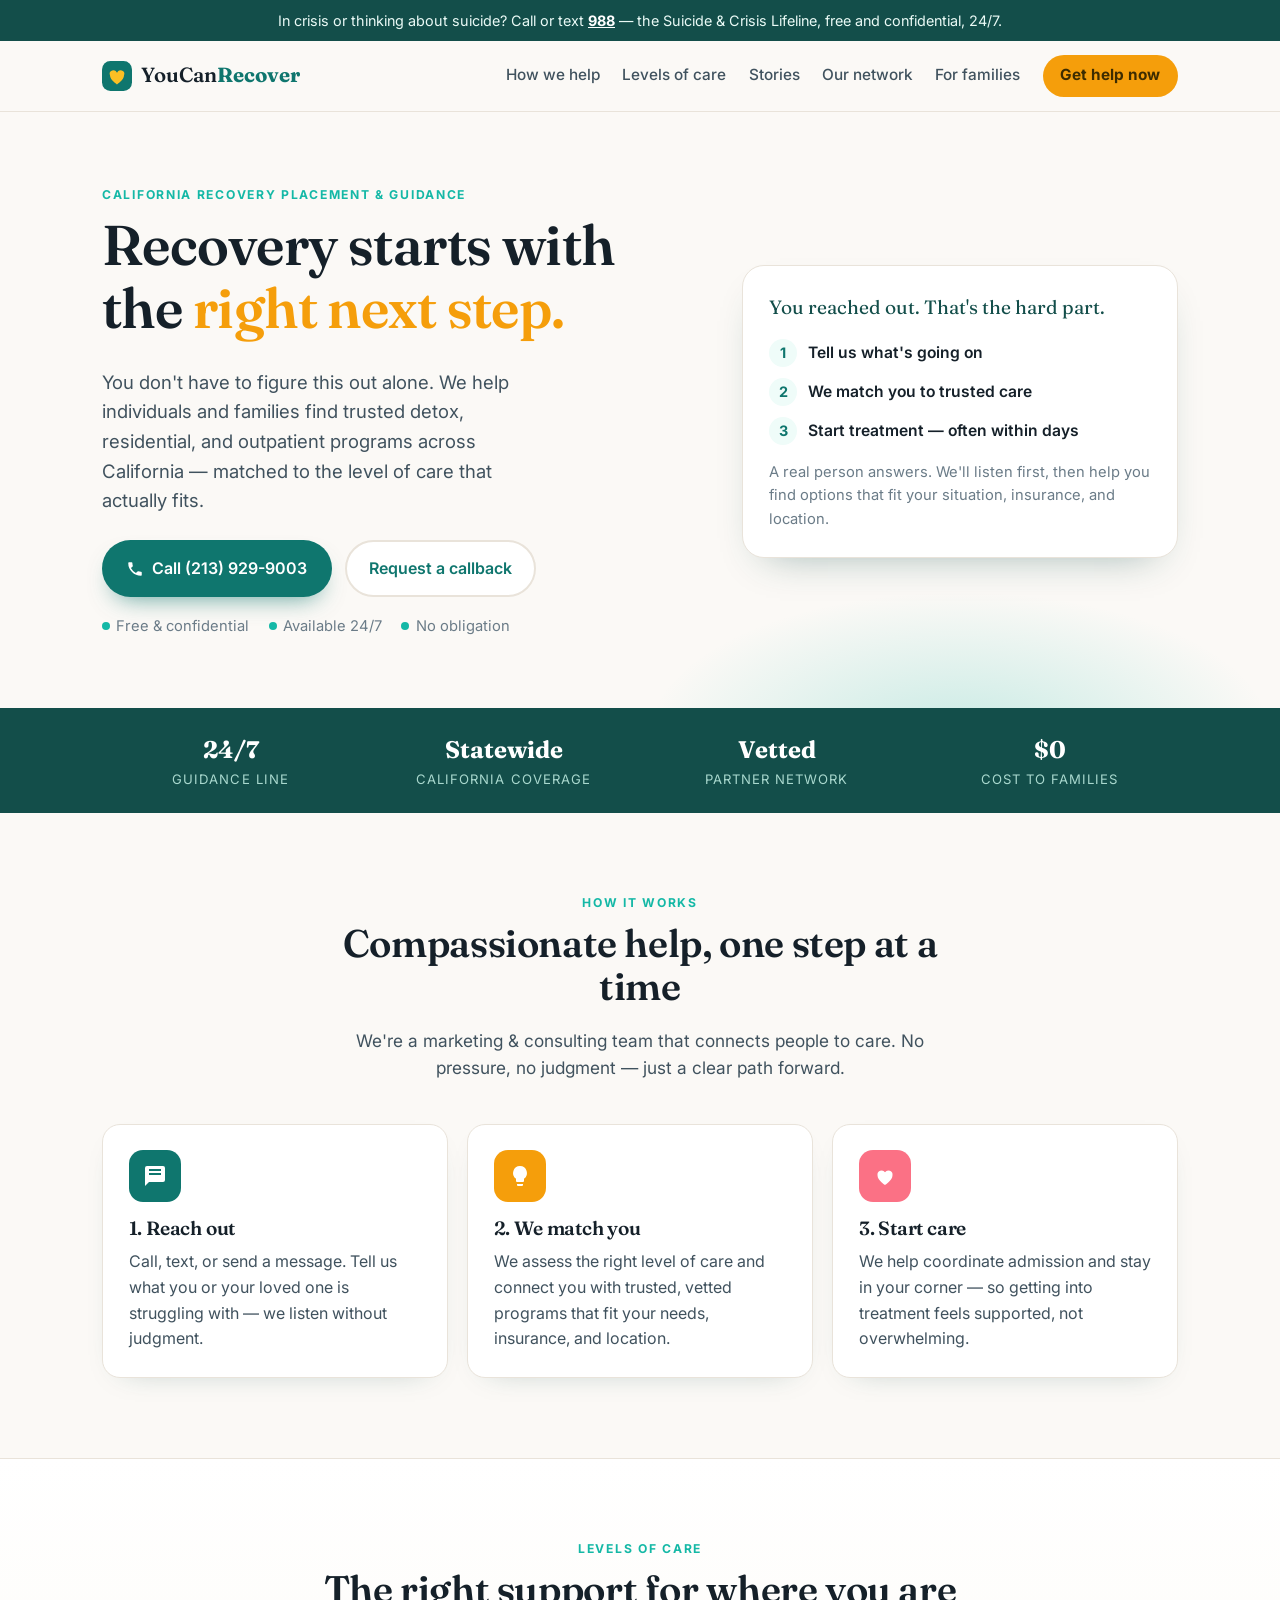
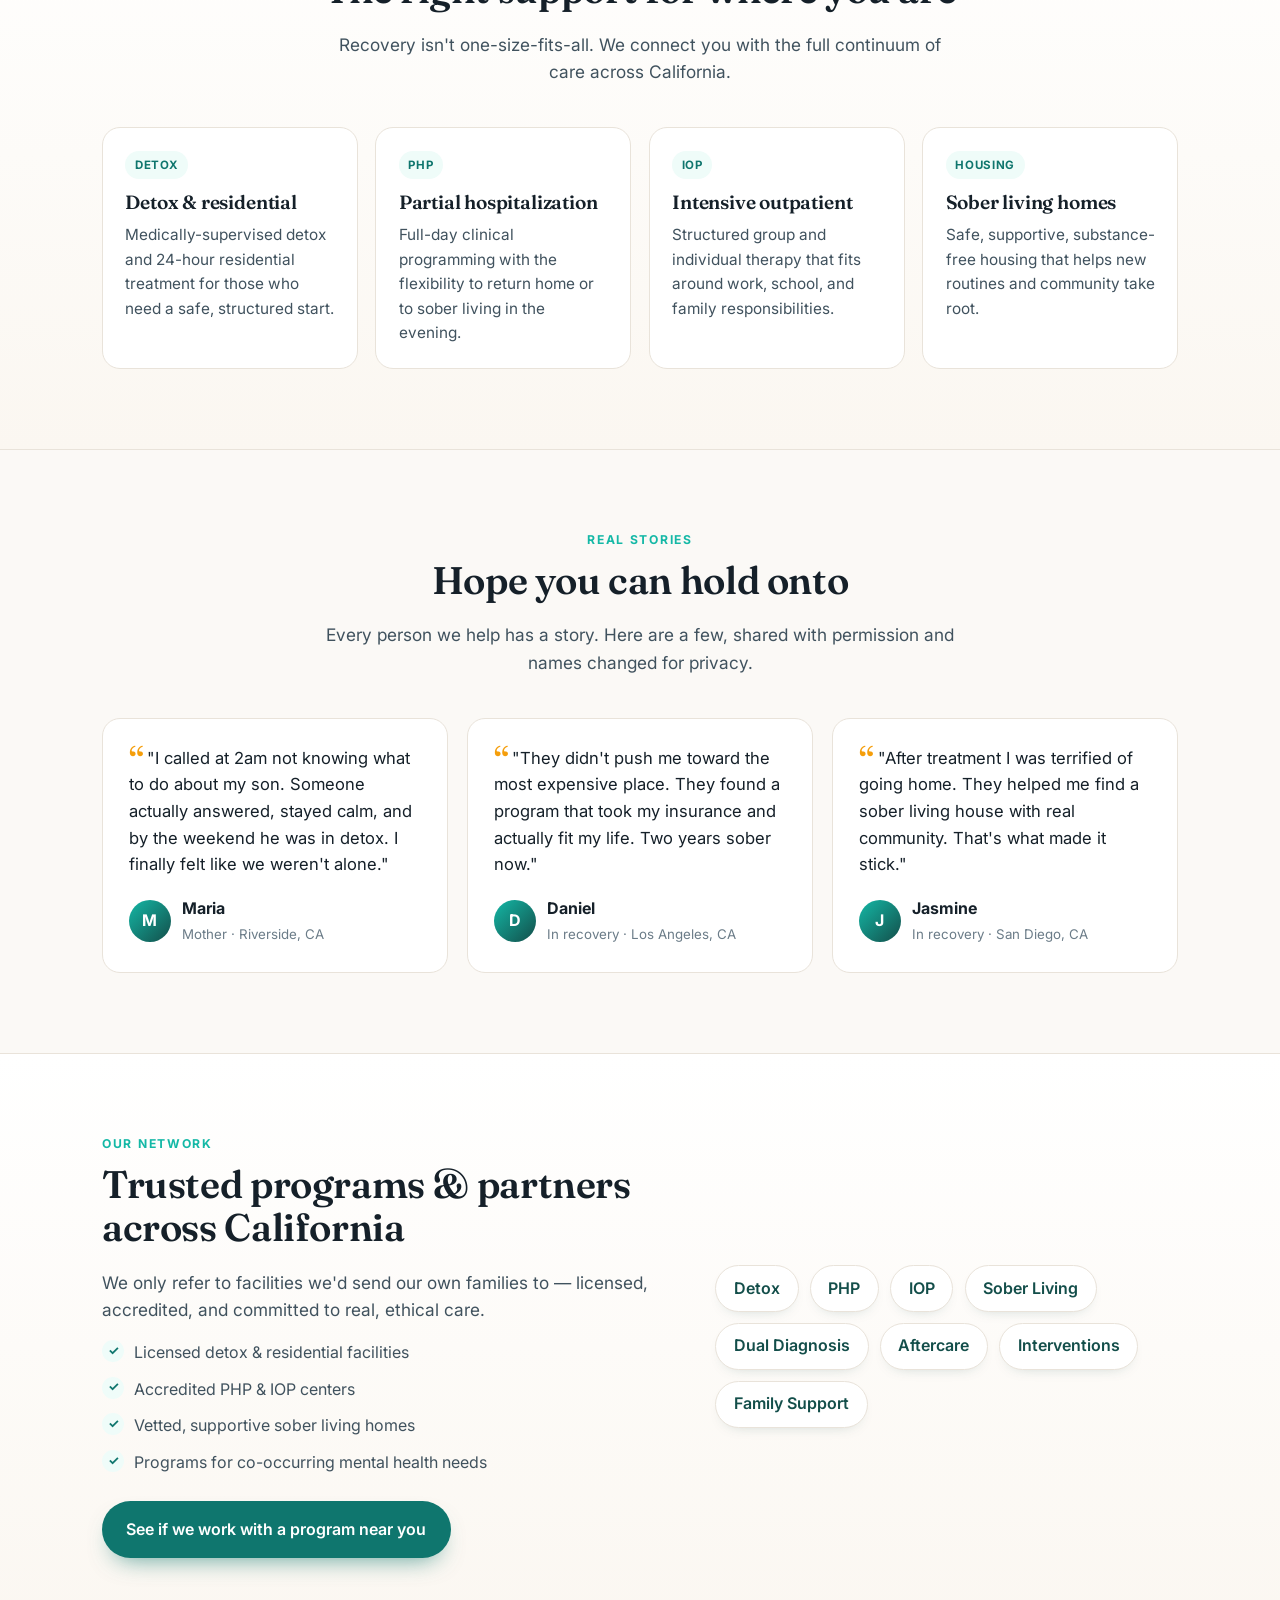
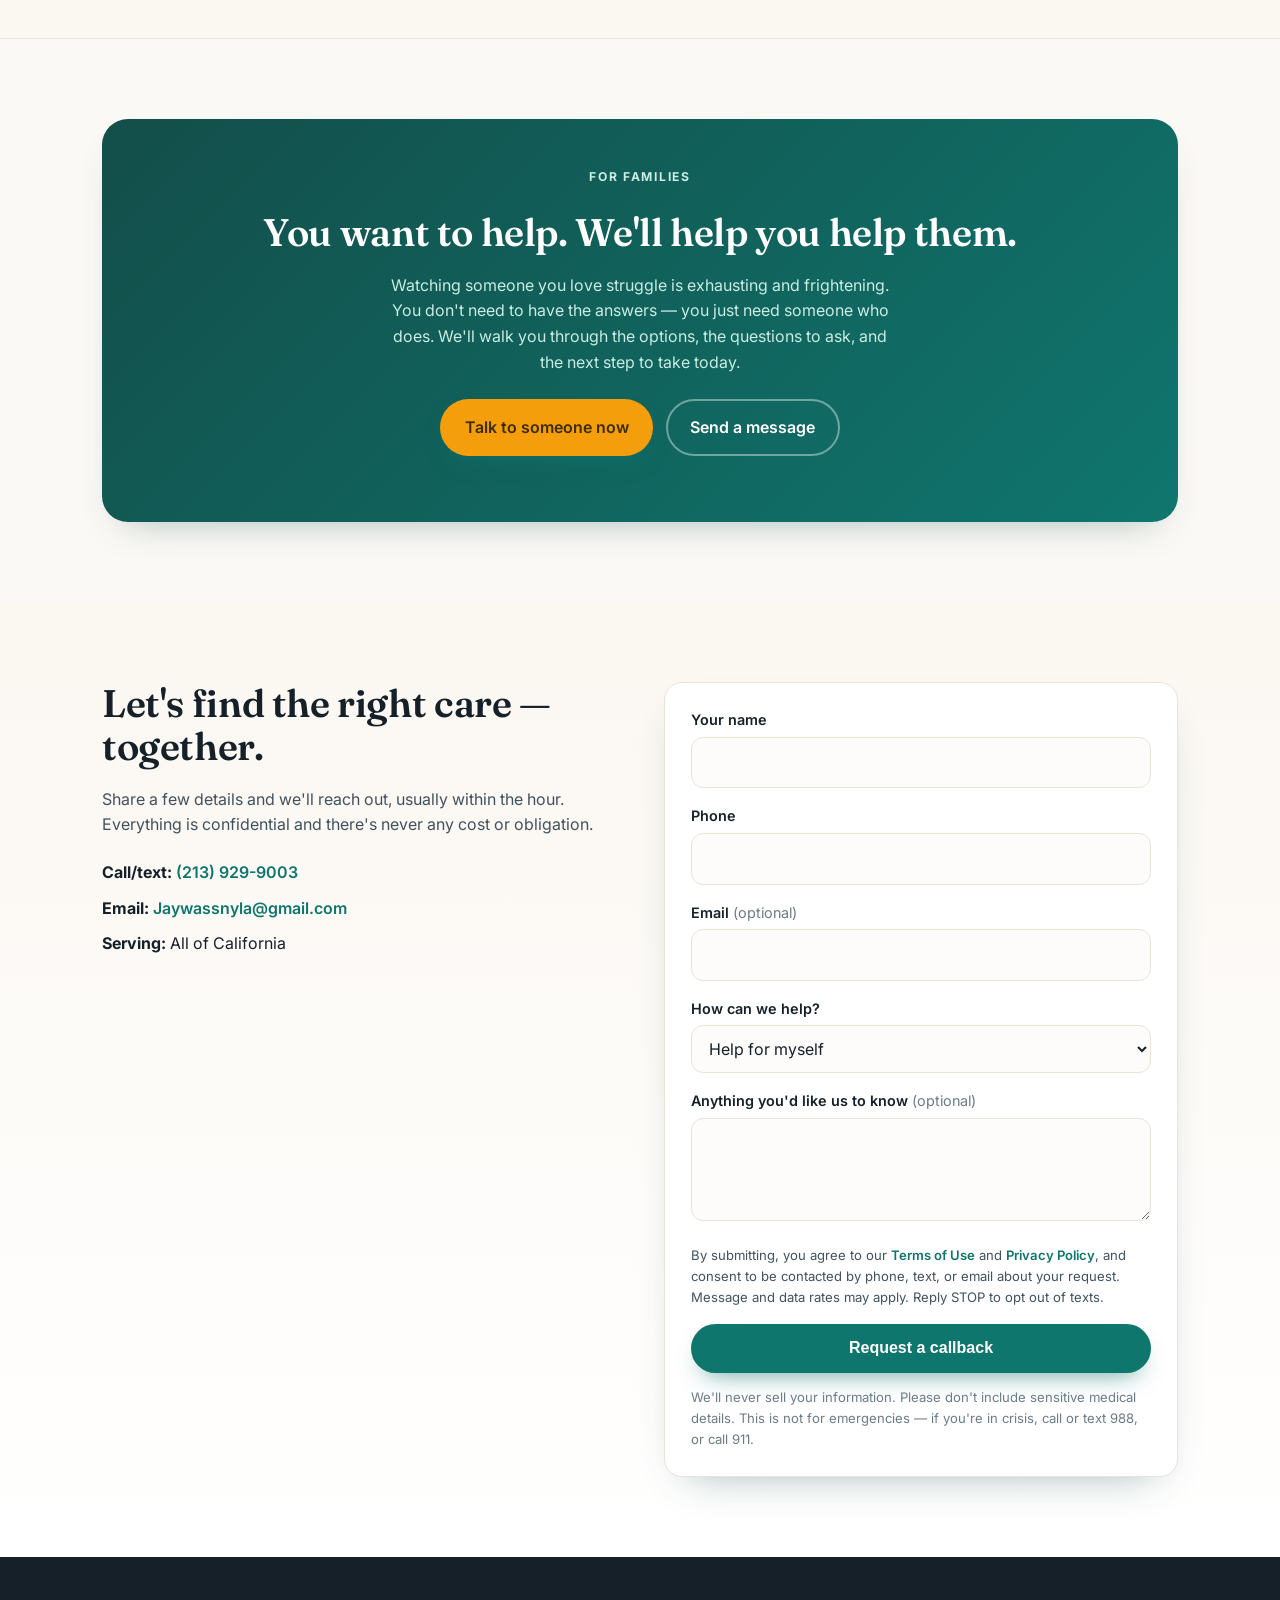
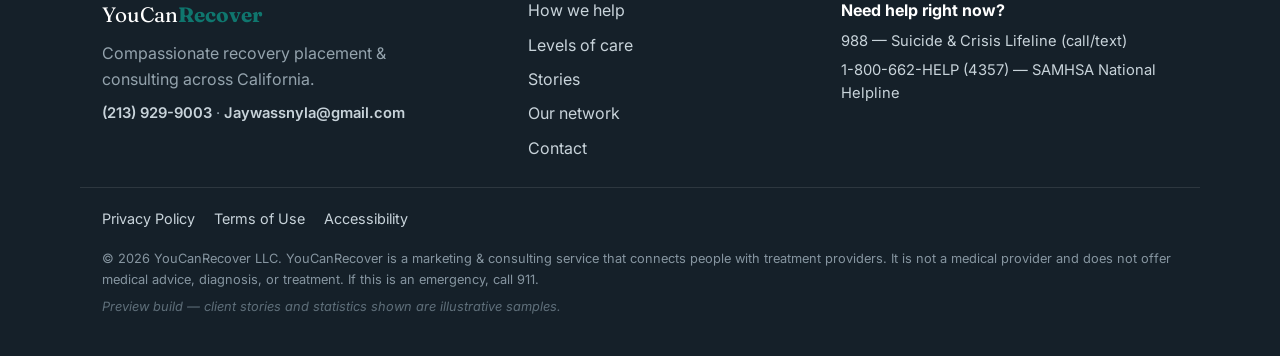
==== index.html @ 884c28c6 "Add required website pages: Privacy, Terms, Accessibility, 404, robots, sitemap Rounds the POC into " ====
<!doctype html>
<html lang="en">
<head>
  <meta charset="utf-8" />
  <meta name="viewport" content="width=device-width, initial-scale=1" />
  <title>YouCanRecover — Find the right level of care across California</title>
  <meta name="description" content="YouCanRecover connects individuals and families with trusted detox, PHP, IOP, and sober living programs across California. Free, compassionate guidance — one call away." />
  <meta name="theme-color" content="#0f766e" />

  <!-- Open Graph -->
  <meta property="og:title" content="YouCanRecover — Recovery starts with the right next step" />
  <meta property="og:description" content="Compassionate guidance to trusted detox, PHP, IOP, and sober living programs across California." />
  <meta property="og:type" content="website" />

  <link rel="preconnect" href="https://fonts.googleapis.com" />
  <link rel="preconnect" href="https://fonts.gstatic.com" crossorigin />
  <link href="https://fonts.googleapis.com/css2?family=Fraunces:opsz,wght@9..144,500;9..144,600;9..144,700&family=Inter:wght@400;500;600;700&display=swap" rel="stylesheet" />
  <link rel="stylesheet" href="assets/css/styles.css" />
  <link rel="icon" href="data:image/svg+xml,%3Csvg xmlns='http://www.w3.org/2000/svg' viewBox='0 0 32 32'%3E%3Crect width='32' height='32' rx='8' fill='%230f766e'/%3E%3Cpath d='M16 24s-7-4.35-7-9.2A3.8 3.8 0 0 1 16 12a3.8 3.8 0 0 1 7 2.8C23 19.65 16 24 16 24Z' fill='%23fbbf24'/%3E%3C/svg%3E" />
</head>
<body>
  <!-- Crisis banner: accurate, always-available national resources -->
  <div class="crisis-bar">
    <p>In crisis or thinking about suicide? Call or text <a href="tel:988">988</a> — the Suicide &amp; Crisis Lifeline, free and confidential, 24/7.</p>
  </div>

  <header class="site-header" id="top">
    <div class="wrap header-inner">
      <a class="brand" href="#top" aria-label="YouCanRecover home">
        <span class="brand-mark" aria-hidden="true">
          <svg viewBox="0 0 32 32" width="30" height="30"><rect width="32" height="32" rx="9" fill="#0f766e"/><path d="M16 25s-7.5-4.6-7.5-9.7A4 4 0 0 1 16 12.5a4 4 0 0 1 7.5 2.8C23.5 20.4 16 25 16 25Z" fill="#fbbf24"/></svg>
        </span>
        <span class="brand-text">YouCan<strong>Recover</strong></span>
      </a>

      <nav class="nav" id="nav" aria-label="Primary">
        <a href="#how">How we help</a>
        <a href="#care">Levels of care</a>
        <a href="#stories">Stories</a>
        <a href="#partners">Our network</a>
        <a href="#families">For families</a>
        <a class="nav-cta" href="#contact">Get help now</a>
      </nav>

      <button class="nav-toggle" id="navToggle" aria-expanded="false" aria-controls="nav" aria-label="Open menu">
        <span></span><span></span><span></span>
      </button>
    </div>
  </header>

  <main>
    <!-- HERO -->
    <section class="hero">
      <div class="wrap hero-grid">
        <div class="hero-copy">
          <p class="eyebrow">California recovery placement &amp; guidance</p>
          <h1>Recovery starts with the <span class="accent">right next step.</span></h1>
          <p class="lead">You don't have to figure this out alone. We help individuals and families find trusted detox, residential, and outpatient programs across California — matched to the level of care that actually fits.</p>
          <div class="hero-actions">
            <a class="btn btn-primary" href="tel:+12139299003">
              <svg viewBox="0 0 24 24" width="18" height="18" aria-hidden="true"><path fill="currentColor" d="M6.6 10.8a15.5 15.5 0 0 0 6.6 6.6l2.2-2.2a1 1 0 0 1 1-.24 11.4 11.4 0 0 0 3.6.57 1 1 0 0 1 1 1V20a1 1 0 0 1-1 1A17 17 0 0 1 3 4a1 1 0 0 1 1-1h3.5a1 1 0 0 1 1 1 11.4 11.4 0 0 0 .57 3.6 1 1 0 0 1-.25 1Z"/></svg>
            Call (213) 929-9003
            </a>
            <a class="btn btn-ghost" href="#contact">Request a callback</a>
          </div>
          <ul class="hero-assurances">
            <li>Free &amp; confidential</li>
            <li>Available 24/7</li>
            <li>No obligation</li>
          </ul>
        </div>

        <div class="hero-card" aria-hidden="false">
          <div class="hero-card-inner">
            <p class="hero-card-kicker">You reached out. That's the hard part.</p>
            <div class="steps-mini">
              <div><span>1</span> Tell us what's going on</div>
              <div><span>2</span> We match you to trusted care</div>
              <div><span>3</span> Start treatment — often within days</div>
            </div>
            <p class="hero-card-note">A real person answers. We'll listen first, then help you find options that fit your situation, insurance, and location.</p>
          </div>
        </div>
      </div>
      <div class="hero-glow" aria-hidden="true"></div>
    </section>

    <!-- TRUST STRIP -->
    <section class="trust">
      <div class="wrap trust-grid">
        <div><strong>24/7</strong><span>Guidance line</span></div>
        <div><strong>Statewide</strong><span>California coverage</span></div>
        <div><strong>Vetted</strong><span>Partner network</span></div>
        <div><strong>$0</strong><span>Cost to families</span></div>
      </div>
    </section>

    <!-- HOW WE HELP -->
    <section class="section" id="how">
      <div class="wrap">
        <div class="section-head">
          <p class="eyebrow">How it works</p>
          <h2>Compassionate help, one step at a time</h2>
          <p class="section-sub">We're a marketing &amp; consulting team that connects people to care. No pressure, no judgment — just a clear path forward.</p>
        </div>

        <div class="cards-3">
          <article class="card">
            <div class="card-icon teal">
              <svg viewBox="0 0 24 24" width="24" height="24"><path fill="currentColor" d="M20 2H4a2 2 0 0 0-2 2v18l4-4h14a2 2 0 0 0 2-2V4a2 2 0 0 0-2-2Zm-2 9H6V9h12Zm0-4H6V5h12Z"/></svg>
            </div>
            <h3>1. Reach out</h3>
            <p>Call, text, or send a message. Tell us what you or your loved one is struggling with — we listen without judgment.</p>
          </article>
          <article class="card">
            <div class="card-icon amber">
              <svg viewBox="0 0 24 24" width="24" height="24"><path fill="currentColor" d="M12 2a7 7 0 0 0-4 12.7V17a1 1 0 0 0 1 1h6a1 1 0 0 0 1-1v-2.3A7 7 0 0 0 12 2Zm-3 19a1 1 0 0 0 1 1h4a1 1 0 0 0 1-1v-1H9Z"/></svg>
            </div>
            <h3>2. We match you</h3>
            <p>We assess the right level of care and connect you with trusted, vetted programs that fit your needs, insurance, and location.</p>
          </article>
          <article class="card">
            <div class="card-icon rose">
              <svg viewBox="0 0 24 24" width="24" height="24"><path fill="currentColor" d="M12 21s-7.5-4.6-7.5-9.7A4.2 4.2 0 0 1 12 8.2a4.2 4.2 0 0 1 7.5 3.1C19.5 16.4 12 21 12 21Z"/></svg>
            </div>
            <h3>3. Start care</h3>
            <p>We help coordinate admission and stay in your corner — so getting into treatment feels supported, not overwhelming.</p>
          </article>
        </div>
      </div>
    </section>

    <!-- LEVELS OF CARE -->
    <section class="section section-alt" id="care">
      <div class="wrap">
        <div class="section-head">
          <p class="eyebrow">Levels of care</p>
          <h2>The right support for where you are</h2>
          <p class="section-sub">Recovery isn't one-size-fits-all. We connect you with the full continuum of care across California.</p>
        </div>

        <div class="care-grid">
          <article class="care">
            <span class="care-tag">Detox</span>
            <h3>Detox &amp; residential</h3>
            <p>Medically-supervised detox and 24-hour residential treatment for those who need a safe, structured start.</p>
          </article>
          <article class="care">
            <span class="care-tag">PHP</span>
            <h3>Partial hospitalization</h3>
            <p>Full-day clinical programming with the flexibility to return home or to sober living in the evening.</p>
          </article>
          <article class="care">
            <span class="care-tag">IOP</span>
            <h3>Intensive outpatient</h3>
            <p>Structured group and individual therapy that fits around work, school, and family responsibilities.</p>
          </article>
          <article class="care">
            <span class="care-tag">Housing</span>
            <h3>Sober living homes</h3>
            <p>Safe, supportive, substance-free housing that helps new routines and community take root.</p>
          </article>
        </div>
      </div>
    </section>

    <!-- STORIES -->
    <section class="section" id="stories">
      <div class="wrap">
        <div class="section-head">
          <p class="eyebrow">Real stories</p>
          <h2>Hope you can hold onto</h2>
          <p class="section-sub">Every person we help has a story. Here are a few, shared with permission and names changed for privacy.</p>
        </div>

        <div class="stories-grid">
          <figure class="story">
            <blockquote>"I called at 2am not knowing what to do about my son. Someone actually answered, stayed calm, and by the weekend he was in detox. I finally felt like we weren't alone."</blockquote>
            <figcaption><span class="avatar" data-initial="M">M</span><span><strong>Maria</strong><small>Mother · Riverside, CA</small></span></figcaption>
          </figure>
          <figure class="story">
            <blockquote>"They didn't push me toward the most expensive place. They found a program that took my insurance and actually fit my life. Two years sober now."</blockquote>
            <figcaption><span class="avatar" data-initial="D">D</span><span><strong>Daniel</strong><small>In recovery · Los Angeles, CA</small></span></figcaption>
          </figure>
          <figure class="story">
            <blockquote>"After treatment I was terrified of going home. They helped me find a sober living house with real community. That's what made it stick."</blockquote>
            <figcaption><span class="avatar" data-initial="J">J</span><span><strong>Jasmine</strong><small>In recovery · San Diego, CA</small></span></figcaption>
          </figure>
        </div>
      </div>
    </section>

    <!-- PARTNERS -->
    <section class="section section-alt" id="partners">
      <div class="wrap partners-grid">
        <div>
          <p class="eyebrow">Our network</p>
          <h2>Trusted programs &amp; partners across California</h2>
          <p class="section-sub">We only refer to facilities we'd send our own families to — licensed, accredited, and committed to real, ethical care.</p>
          <ul class="check-list">
            <li>Licensed detox &amp; residential facilities</li>
            <li>Accredited PHP &amp; IOP centers</li>
            <li>Vetted, supportive sober living homes</li>
            <li>Programs for co-occurring mental health needs</li>
          </ul>
          <a class="btn btn-primary" href="#contact">See if we work with a program near you</a>
        </div>
        <div class="partners-cloud" aria-hidden="true">
          <span>Detox</span><span>PHP</span><span>IOP</span><span>Sober Living</span>
          <span>Dual Diagnosis</span><span>Aftercare</span><span>Interventions</span><span>Family Support</span>
        </div>
      </div>
    </section>

    <!-- FOR FAMILIES -->
    <section class="section" id="families">
      <div class="wrap families">
        <div class="families-card">
          <p class="eyebrow">For families</p>
          <h2>You want to help. We'll help you help them.</h2>
          <p>Watching someone you love struggle is exhausting and frightening. You don't need to have the answers — you just need someone who does. We'll walk you through the options, the questions to ask, and the next step to take today.</p>
          <div class="hero-actions">
            <a class="btn btn-primary" href="tel:+12139299003">Talk to someone now</a>
            <a class="btn btn-ghost" href="#contact">Send a message</a>
          </div>
        </div>
      </div>
    </section>

    <!-- CONTACT -->
    <section class="section section-cta" id="contact">
      <div class="wrap contact-grid">
        <div class="contact-copy">
          <h2>Let's find the right care — together.</h2>
          <p>Share a few details and we'll reach out, usually within the hour. Everything is confidential and there's never any cost or obligation.</p>
          <ul class="contact-list">
            <li><strong>Call/text:</strong> <a href="tel:+12139299003">(213) 929-9003</a></li>
            <li><strong>Email:</strong> <a href="mailto:Jaywassnyla@gmail.com">Jaywassnyla@gmail.com</a></li>
            <li><strong>Serving:</strong> All of California</li>
          </ul>
        </div>

        <form class="contact-form" id="contactForm" action="https://formsubmit.co/Jaywassnyla@gmail.com" method="POST" aria-label="Contact form">
          <!-- FormSubmit config (no _autoresponse → no auto-reply) -->
          <input type="hidden" name="_subject" value="New inquiry — YouCanRecover" />
          <input type="hidden" name="_captcha" value="true" />
          <input type="hidden" name="_template" value="table" />
          <input type="hidden" name="_next" value="https://williamparrish-michael.github.io/youcanrecover-poc/thanks.html" />
          <input type="hidden" name="form_source" value="index-contact" />
          <!-- Honeypot spam trap (hidden from people, tempting to bots) -->
          <input type="text" name="_honey" class="cform-honey" tabindex="-1" autocomplete="off" aria-hidden="true" />

          <div class="field">
            <label for="name">Your name</label>
            <input id="name" name="name" type="text" autocomplete="name" required />
          </div>
          <div class="field">
            <label for="phone">Phone</label>
            <input id="phone" name="phone" type="tel" autocomplete="tel" required />
          </div>
          <div class="field">
            <label for="email">Email <span class="opt">(optional)</span></label>
            <input id="email" name="email" type="email" autocomplete="email" />
          </div>
          <div class="field">
            <label for="help">How can we help?</label>
            <select id="help" name="help">
              <option>Help for myself</option>
              <option>Help for a loved one</option>
              <option>I'm a professional / referral</option>
            </select>
          </div>
          <div class="field">
            <label for="message">Anything you'd like us to know <span class="opt">(optional)</span></label>
            <textarea id="message" name="message" rows="3"></textarea>
          </div>
          <p class="form-consent">By submitting, you agree to our <a href="terms.html">Terms of Use</a> and <a href="privacy.html">Privacy Policy</a>, and consent to be contacted by phone, text, or email about your request. Message and data rates may apply. Reply STOP to opt out of texts.</p>
          <button class="btn btn-primary btn-block" type="submit">Request a callback</button>
          <p class="form-note">We'll never sell your information. Please don't include sensitive medical details. This is not for emergencies — if you're in crisis, call or text 988, or call 911.</p>
        </form>
      </div>
    </section>
  </main>

  <footer class="site-footer">
    <div class="wrap footer-inner">
      <div class="footer-brand">
        <span class="brand-text">YouCan<strong>Recover</strong></span>
        <p>Compassionate recovery placement &amp; consulting across California.</p>
        <p class="footer-contact">
          <a href="tel:+12139299003">(213) 929-9003</a> · <a href="mailto:Jaywassnyla@gmail.com">Jaywassnyla@gmail.com</a>
        </p>
      </div>
      <div class="footer-links">
        <a href="#how">How we help</a>
        <a href="#care">Levels of care</a>
        <a href="#stories">Stories</a>
        <a href="#partners">Our network</a>
        <a href="#contact">Contact</a>
      </div>
      <div class="footer-crisis">
        <strong>Need help right now?</strong>
        <p>988 — Suicide &amp; Crisis Lifeline (call/text)</p>
        <p>1-800-662-HELP (4357) — SAMHSA National Helpline</p>
      </div>
    </div>
    <div class="wrap footer-legal">
      <a href="privacy.html">Privacy Policy</a>
      <a href="terms.html">Terms of Use</a>
      <a href="accessibility.html">Accessibility</a>
    </div>
    <div class="wrap footer-fine">
      <p>&copy; <span id="year">2026</span> YouCanRecover LLC. YouCanRecover is a marketing &amp; consulting service that connects people with treatment providers. It is not a medical provider and does not offer medical advice, diagnosis, or treatment. If this is an emergency, call 911.</p>
      <p class="demo-note">Preview build — client stories and statistics shown are illustrative samples.</p>
    </div>
  </footer>

  <a class="call-fab" href="tel:+12139299003" aria-label="Call for help now">
    <svg viewBox="0 0 24 24" width="22" height="22" aria-hidden="true"><path fill="currentColor" d="M6.6 10.8a15.5 15.5 0 0 0 6.6 6.6l2.2-2.2a1 1 0 0 1 1-.24 11.4 11.4 0 0 0 3.6.57 1 1 0 0 1 1 1V20a1 1 0 0 1-1 1A17 17 0 0 1 3 4a1 1 0 0 1 1-1h3.5a1 1 0 0 1 1 1 11.4 11.4 0 0 0 .57 3.6 1 1 0 0 1-.25 1Z"/></svg>
    <span>Get help</span>
  </a>

  <script src="assets/js/main.js" defer></script>
</body>
</html>
---- assets/css/styles.css ----
/* YouCanRecover — proof-of-concept landing page
   Warm, calm, trustworthy. Mobile-first. Content is visible without JS;
   motion is a progressive enhancement only. */

:root {
  --teal-900:#134e4a; --teal-700:#0f766e; --teal-600:#14b8a6; --teal-50:#effcf9;
  --amber:#f59e0b; --amber-soft:#fbbf24; --rose:#fb7185;
  --ink:#152029; --ink-soft:#40525e; --muted:#6b7c88;
  --cream:#fbf9f6; --card:#ffffff; --line:#e9e3da;
  --shadow:0 18px 40px -24px rgba(19,78,74,.45);
  --radius:18px; --radius-sm:12px;
  --maxw:1120px;
}

* { box-sizing:border-box; }
html { scroll-behavior:smooth; }
body {
  margin:0; font-family:"Inter",system-ui,-apple-system,Segoe UI,Roboto,sans-serif;
  color:var(--ink); background:var(--cream); line-height:1.6;
  -webkit-font-smoothing:antialiased;
}
h1,h2,h3 { font-family:"Fraunces","Georgia",serif; line-height:1.12; margin:0 0 .5em; font-weight:600; letter-spacing:-.01em; }
h1 { font-size:clamp(2.1rem,5.2vw,3.5rem); }
h2 { font-size:clamp(1.6rem,3.6vw,2.4rem); }
h3 { font-size:1.2rem; }
p { margin:0 0 1rem; }
a { color:var(--teal-700); text-decoration:none; }
img { max-width:100%; }
.wrap { width:100%; max-width:var(--maxw); margin:0 auto; padding:0 22px; }
.eyebrow { text-transform:uppercase; letter-spacing:.14em; font-size:.76rem; font-weight:700; color:var(--teal-600); margin:0 0 .6rem; }
.accent { color:var(--amber); }

/* Buttons */
.btn { display:inline-flex; align-items:center; gap:.5rem; font-weight:600; font-size:1rem;
  padding:.85rem 1.4rem; border-radius:999px; border:2px solid transparent; cursor:pointer;
  transition:transform .15s ease, box-shadow .15s ease, background .15s ease; white-space:nowrap; }
.btn:hover { transform:translateY(-2px); }
.btn-primary { background:var(--teal-700); color:#fff; box-shadow:0 12px 24px -12px rgba(15,118,110,.7); }
.btn-primary:hover { background:var(--teal-900); }
.btn-ghost { background:#fff; color:var(--teal-700); border-color:var(--line); }
.btn-ghost:hover { border-color:var(--teal-600); }
.btn-block { width:100%; justify-content:center; }

/* Crisis bar */
.crisis-bar { background:var(--teal-900); color:#eafaf6; text-align:center; font-size:.9rem; }
.crisis-bar p { margin:0; padding:.55rem 16px; }
.crisis-bar a { color:#fff; font-weight:700; text-decoration:underline; }

/* Header */
.site-header { position:sticky; top:0; z-index:50; background:rgba(251,249,246,.92);
  backdrop-filter:saturate(140%) blur(8px); border-bottom:1px solid var(--line); }
.header-inner { display:flex; align-items:center; justify-content:space-between; height:70px; }
.brand { display:flex; align-items:center; gap:.55rem; font-weight:600; }
.brand-mark { display:flex; }
.brand-text { font-family:"Fraunces",serif; font-size:1.28rem; color:var(--ink); }
.brand-text strong { color:var(--teal-700); font-weight:700; }
.nav { display:flex; align-items:center; gap:1.4rem; }
.nav a { color:var(--ink-soft); font-weight:500; font-size:.96rem; }
.nav a:hover { color:var(--teal-700); }
.nav .nav-cta { background:var(--amber); color:#3d2c00; padding:.55rem 1.1rem; border-radius:999px; font-weight:700; }
.nav .nav-cta:hover { background:var(--amber-soft); color:#3d2c00; }
.nav-toggle { display:none; flex-direction:column; gap:5px; background:none; border:0; cursor:pointer; padding:8px; }
.nav-toggle span { width:24px; height:2px; background:var(--ink); border-radius:2px; transition:.2s; }

/* Hero */
.hero { position:relative; overflow:hidden; padding:clamp(2.4rem,6vw,4.6rem) 0 clamp(2.6rem,6vw,4.4rem); }
.hero-grid { display:grid; grid-template-columns:1.15fr .85fr; gap:clamp(1.5rem,4vw,3.2rem); align-items:center; }
.hero-copy .lead { font-size:1.16rem; color:var(--ink-soft); max-width:34ch; }
.hero-actions { display:flex; flex-wrap:wrap; gap:.8rem; margin:1.5rem 0 1.1rem; }
.hero-assurances { list-style:none; display:flex; flex-wrap:wrap; gap:1.2rem; padding:0; margin:0; color:var(--muted); font-size:.92rem; }
.hero-assurances li { display:flex; align-items:center; gap:.4rem; }
.hero-assurances li::before { content:""; width:8px; height:8px; border-radius:50%; background:var(--teal-600); }
.hero-card { position:relative; z-index:1; }
.hero-card-inner { background:var(--card); border:1px solid var(--line); border-radius:22px; padding:1.6rem; box-shadow:var(--shadow); }
.hero-card-kicker { font-family:"Fraunces",serif; font-size:1.2rem; color:var(--teal-900); margin-bottom:1rem; }
.steps-mini { display:grid; gap:.7rem; margin-bottom:1rem; }
.steps-mini div { display:flex; align-items:center; gap:.7rem; font-weight:600; color:var(--ink); font-size:.98rem; }
.steps-mini span { flex-shrink:0; width:28px; height:28px; border-radius:50%; background:var(--teal-50); color:var(--teal-700);
  display:grid; place-items:center; font-weight:700; font-size:.9rem; }
.hero-card-note { font-size:.92rem; color:var(--muted); margin:0; }
.hero-glow { position:absolute; inset:auto -10% -40% 40%; height:70%; background:radial-gradient(closest-side, rgba(20,184,166,.22), transparent 70%); z-index:0; pointer-events:none; }

/* Trust strip */
.trust { background:var(--teal-900); color:#eafaf6; }
.trust-grid { display:grid; grid-template-columns:repeat(4,1fr); gap:1rem; padding:1.4rem 22px; text-align:center; }
.trust-grid div { display:flex; flex-direction:column; }
.trust-grid strong { font-family:"Fraunces",serif; font-size:1.5rem; color:#fff; }
.trust-grid span { font-size:.82rem; color:#a9d8ce; text-transform:uppercase; letter-spacing:.08em; }

/* Sections */
.section { padding:clamp(3rem,7vw,5rem) 0; }
.section-alt { background:linear-gradient(180deg,#fff,#fbf7f1); border-block:1px solid var(--line); }
.section-head { max-width:640px; margin:0 auto clamp(1.6rem,4vw,2.6rem); text-align:center; }
.section-sub { color:var(--ink-soft); font-size:1.08rem; margin:0; }

/* Cards (how) */
.cards-3 { display:grid; grid-template-columns:repeat(3,1fr); gap:1.2rem; }
.card { background:var(--card); border:1px solid var(--line); border-radius:var(--radius); padding:1.6rem; box-shadow:0 10px 30px -22px rgba(19,78,74,.4); }
.card-icon { width:52px; height:52px; border-radius:14px; display:grid; place-items:center; margin-bottom:1rem; color:#fff; }
.card-icon.teal { background:var(--teal-700); }
.card-icon.amber { background:var(--amber); }
.card-icon.rose { background:var(--rose); }
.card p { color:var(--ink-soft); margin:0; }

/* Levels of care */
.care-grid { display:grid; grid-template-columns:repeat(4,1fr); gap:1.1rem; }
.care { background:var(--card); border:1px solid var(--line); border-radius:var(--radius); padding:1.4rem; position:relative; transition:transform .15s ease, box-shadow .15s ease; }
.care:hover { transform:translateY(-3px); box-shadow:var(--shadow); }
.care-tag { display:inline-block; background:var(--teal-50); color:var(--teal-700); font-weight:700; font-size:.72rem; letter-spacing:.06em;
  text-transform:uppercase; padding:.3rem .6rem; border-radius:999px; margin-bottom:.8rem; }
.care p { color:var(--ink-soft); margin:0; font-size:.96rem; }

/* Stories */
.stories-grid { display:grid; grid-template-columns:repeat(3,1fr); gap:1.2rem; }
.story { margin:0; background:var(--card); border:1px solid var(--line); border-radius:var(--radius); padding:1.6rem; display:flex; flex-direction:column; }
.story blockquote { margin:0 0 1.1rem; font-size:1.04rem; color:var(--ink); }
.story blockquote::before { content:"\201C"; font-family:"Fraunces",serif; font-size:2.4rem; color:var(--amber); line-height:0; vertical-align:-.3em; margin-right:.1em; }
.story figcaption { display:flex; align-items:center; gap:.7rem; margin-top:auto; }
.avatar { width:42px; height:42px; border-radius:50%; background:linear-gradient(135deg,var(--teal-600),var(--teal-900)); color:#fff;
  display:grid; place-items:center; font-weight:700; }
.story figcaption strong { display:block; }
.story figcaption small { color:var(--muted); }

/* Partners */
.partners-grid { display:grid; grid-template-columns:1.1fr .9fr; gap:clamp(1.5rem,4vw,3rem); align-items:center; }
.check-list { list-style:none; padding:0; margin:1rem 0 1.6rem; display:grid; gap:.7rem; }
.check-list li { padding-left:2rem; position:relative; color:var(--ink-soft); }
.check-list li::before { content:"✓"; position:absolute; left:0; top:0; width:22px; height:22px; border-radius:50%;
  background:var(--teal-50); color:var(--teal-700); display:grid; place-items:center; font-weight:700; font-size:.8rem; }
.partners-cloud { display:flex; flex-wrap:wrap; gap:.7rem; }
.partners-cloud span { background:#fff; border:1px solid var(--line); border-radius:999px; padding:.6rem 1.1rem; font-weight:600; color:var(--teal-900); box-shadow:0 6px 16px -12px rgba(19,78,74,.4); }

/* Families */
.families-card { background:linear-gradient(135deg,var(--teal-900),var(--teal-700)); color:#eafaf6; border-radius:26px; padding:clamp(1.8rem,4vw,3rem); text-align:center; box-shadow:var(--shadow); }
.families-card h2 { color:#fff; }
.families-card p { color:#c9ece4; max-width:52ch; margin:0 auto 1.5rem; }
.families-card .hero-actions { justify-content:center; }
.families-card .btn-ghost { background:transparent; color:#fff; border-color:rgba(255,255,255,.4); }
.families-card .btn-ghost:hover { border-color:#fff; }
.families-card .btn-primary { background:var(--amber); color:#3d2c00; }
.families-card .btn-primary:hover { background:var(--amber-soft); }

/* Contact */
.section-cta { background:linear-gradient(180deg,#fbf7f1,#fff); }
.contact-grid { display:grid; grid-template-columns:1fr 1fr; gap:clamp(1.5rem,4vw,3rem); align-items:start; }
.contact-copy p { color:var(--ink-soft); }
.contact-list { list-style:none; padding:0; margin:1.4rem 0 0; display:grid; gap:.6rem; }
.contact-list a { font-weight:600; }
.contact-form { background:var(--card); border:1px solid var(--line); border-radius:var(--radius); padding:1.6rem; box-shadow:var(--shadow); }
.field { margin-bottom:1rem; }
.field label { display:block; font-weight:600; font-size:.9rem; margin-bottom:.35rem; }
.field .opt { color:var(--muted); font-weight:400; }
.field input, .field select, .field textarea { width:100%; padding:.75rem .85rem; border:1px solid var(--line); border-radius:var(--radius-sm);
  font:inherit; color:var(--ink); background:#fdfcfa; }
.field input:focus, .field select:focus, .field textarea:focus { outline:2px solid var(--teal-600); outline-offset:1px; border-color:var(--teal-600); }
.form-note { font-size:.82rem; color:var(--muted); margin:.9rem 0 0; }
.form-note.ok { color:var(--teal-700); font-weight:600; }
/* Honeypot: hidden from people, still submitted by naive bots */
.cform-honey { position:absolute !important; left:-9999px !important; width:1px; height:1px; opacity:0; }
/* Consent line under the form */
.form-consent { font-size:.82rem; color:var(--ink-soft); margin:0 0 1rem; }
.form-consent a { font-weight:600; }

/* Legal / document pages (privacy, terms, accessibility, 404) */
.doc { padding:clamp(2rem,5vw,3.4rem) 0 clamp(3rem,6vw,4.5rem); }
.doc-wrap { max-width:800px; margin:0 auto; }
.doc h1 { margin-bottom:.3rem; }
.doc-updated { color:var(--muted); font-size:.9rem; margin:0 0 2rem; }
.doc h2 { font-size:1.35rem; margin:2rem 0 .5rem; }
.doc h3 { font-size:1.08rem; margin:1.4rem 0 .3rem; font-family:"Inter",sans-serif; font-weight:700; }
.doc p, .doc li { color:var(--ink-soft); }
.doc ul, .doc ol { padding-left:1.25rem; }
.doc li { margin-bottom:.4rem; }
.doc a { text-decoration:underline; }
.doc .callout { background:var(--teal-50); border-left:4px solid var(--teal-600); padding:1rem 1.2rem; border-radius:10px; margin:1.6rem 0; color:var(--teal-900); }
.doc .callout p:last-child { margin-bottom:0; }
.doc-toc { display:flex; flex-wrap:wrap; gap:.6rem; margin:0 0 2rem; padding:0; list-style:none; }
.doc-toc a { text-decoration:none; background:#fff; border:1px solid var(--line); border-radius:999px; padding:.4rem .9rem; font-size:.85rem; font-weight:600; }
.template-note { font-size:.85rem; color:var(--muted); font-style:italic; border-top:1px solid var(--line); margin-top:2.5rem; padding-top:1.2rem; }

/* 404 */
.notfound { min-height:70vh; display:grid; place-items:center; text-align:center; }
.notfound h1 { font-size:clamp(2.4rem,6vw,4rem); }

/* Footer */
.site-footer { background:var(--ink); color:#c8d3da; }
.footer-inner { display:grid; grid-template-columns:1.4fr 1fr 1.2fr; gap:2rem; padding:2.6rem 22px 1.6rem; }
.footer-brand .brand-text { color:#fff; font-size:1.3rem; }
.footer-brand p { color:#94a3ad; margin:.6rem 0 0; max-width:34ch; }
.footer-contact { font-size:.92rem; }
.footer-contact a { color:#c8d3da; font-weight:600; }
.footer-contact a:hover { color:#fff; }
.footer-links { display:flex; flex-direction:column; gap:.55rem; }
.footer-links a { color:#c8d3da; }
.footer-links a:hover { color:#fff; }
.footer-crisis strong { color:#fff; display:block; margin-bottom:.4rem; }
.footer-crisis p { margin:0 0 .3rem; font-size:.92rem; }
.footer-legal { display:flex; flex-wrap:wrap; gap:1.2rem; padding:1.2rem 22px 0; border-top:1px solid rgba(255,255,255,.1); }
.footer-legal a { color:#c8d3da; font-size:.9rem; }
.footer-legal a:hover { color:#fff; }
.footer-fine { padding:1.2rem 22px 2rem; }
.footer-fine p { font-size:.8rem; color:#8695a0; margin:0 0 .4rem; }
.footer-fine .demo-note { color:#5f6f7a; font-style:italic; }

/* Floating call button (mobile) */
.call-fab { position:fixed; right:16px; bottom:16px; z-index:60; display:none; align-items:center; gap:.5rem;
  background:var(--amber); color:#3d2c00; font-weight:700; padding:.8rem 1.1rem; border-radius:999px;
  box-shadow:0 14px 30px -12px rgba(0,0,0,.5); }

/* Reveal-on-scroll (enhancement only — content is visible by default) */
@media (prefers-reduced-motion:no-preference) {
  .js .reveal { opacity:0; transform:translateY(16px); transition:opacity .6s ease, transform .6s ease; }
  .js .reveal.in { opacity:1; transform:none; }
}

/* Responsive */
@media (max-width:900px) {
  .hero-grid, .partners-grid, .contact-grid { grid-template-columns:1fr; }
  .cards-3 { grid-template-columns:1fr; }
  .care-grid { grid-template-columns:1fr 1fr; }
  .stories-grid { grid-template-columns:1fr; }
  .footer-inner { grid-template-columns:1fr; }
  .hero-card { order:-1; }
}
@media (max-width:720px) {
  .nav { position:fixed; inset:70px 0 auto 0; flex-direction:column; align-items:stretch; gap:0;
    background:var(--cream); border-bottom:1px solid var(--line); padding:.5rem 22px 1.2rem;
    transform:translateY(-120%); transition:transform .25s ease; box-shadow:0 20px 30px -20px rgba(0,0,0,.25); }
  .nav.open { transform:translateY(0); }
  .nav a { padding:.85rem 0; border-bottom:1px solid var(--line); }
  .nav .nav-cta { text-align:center; margin-top:.7rem; border-bottom:0; }
  .nav-toggle { display:flex; }
  .trust-grid { grid-template-columns:1fr 1fr; }
  .call-fab { display:flex; }
}
@media (max-width:420px) {
  .care-grid { grid-template-columns:1fr; }
  .btn { width:100%; justify-content:center; }
  .hero-actions { flex-direction:column; }
}
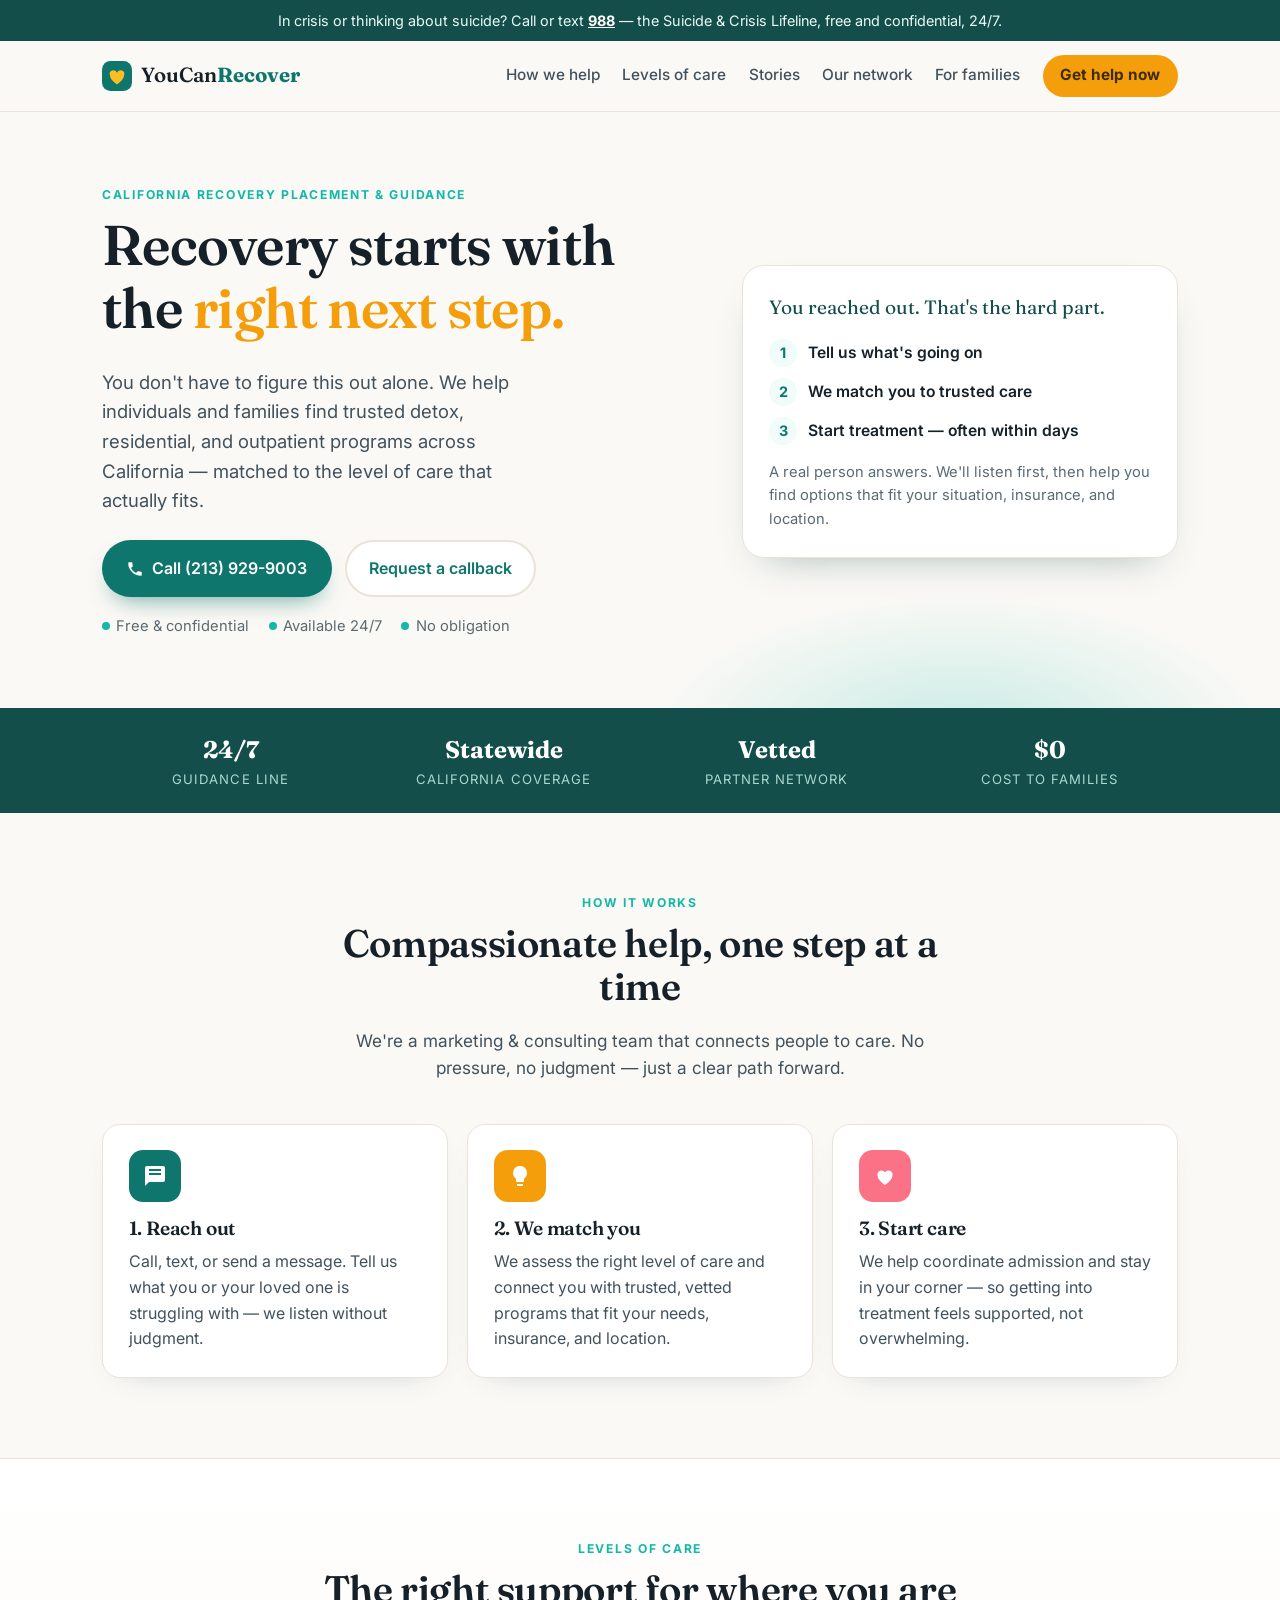
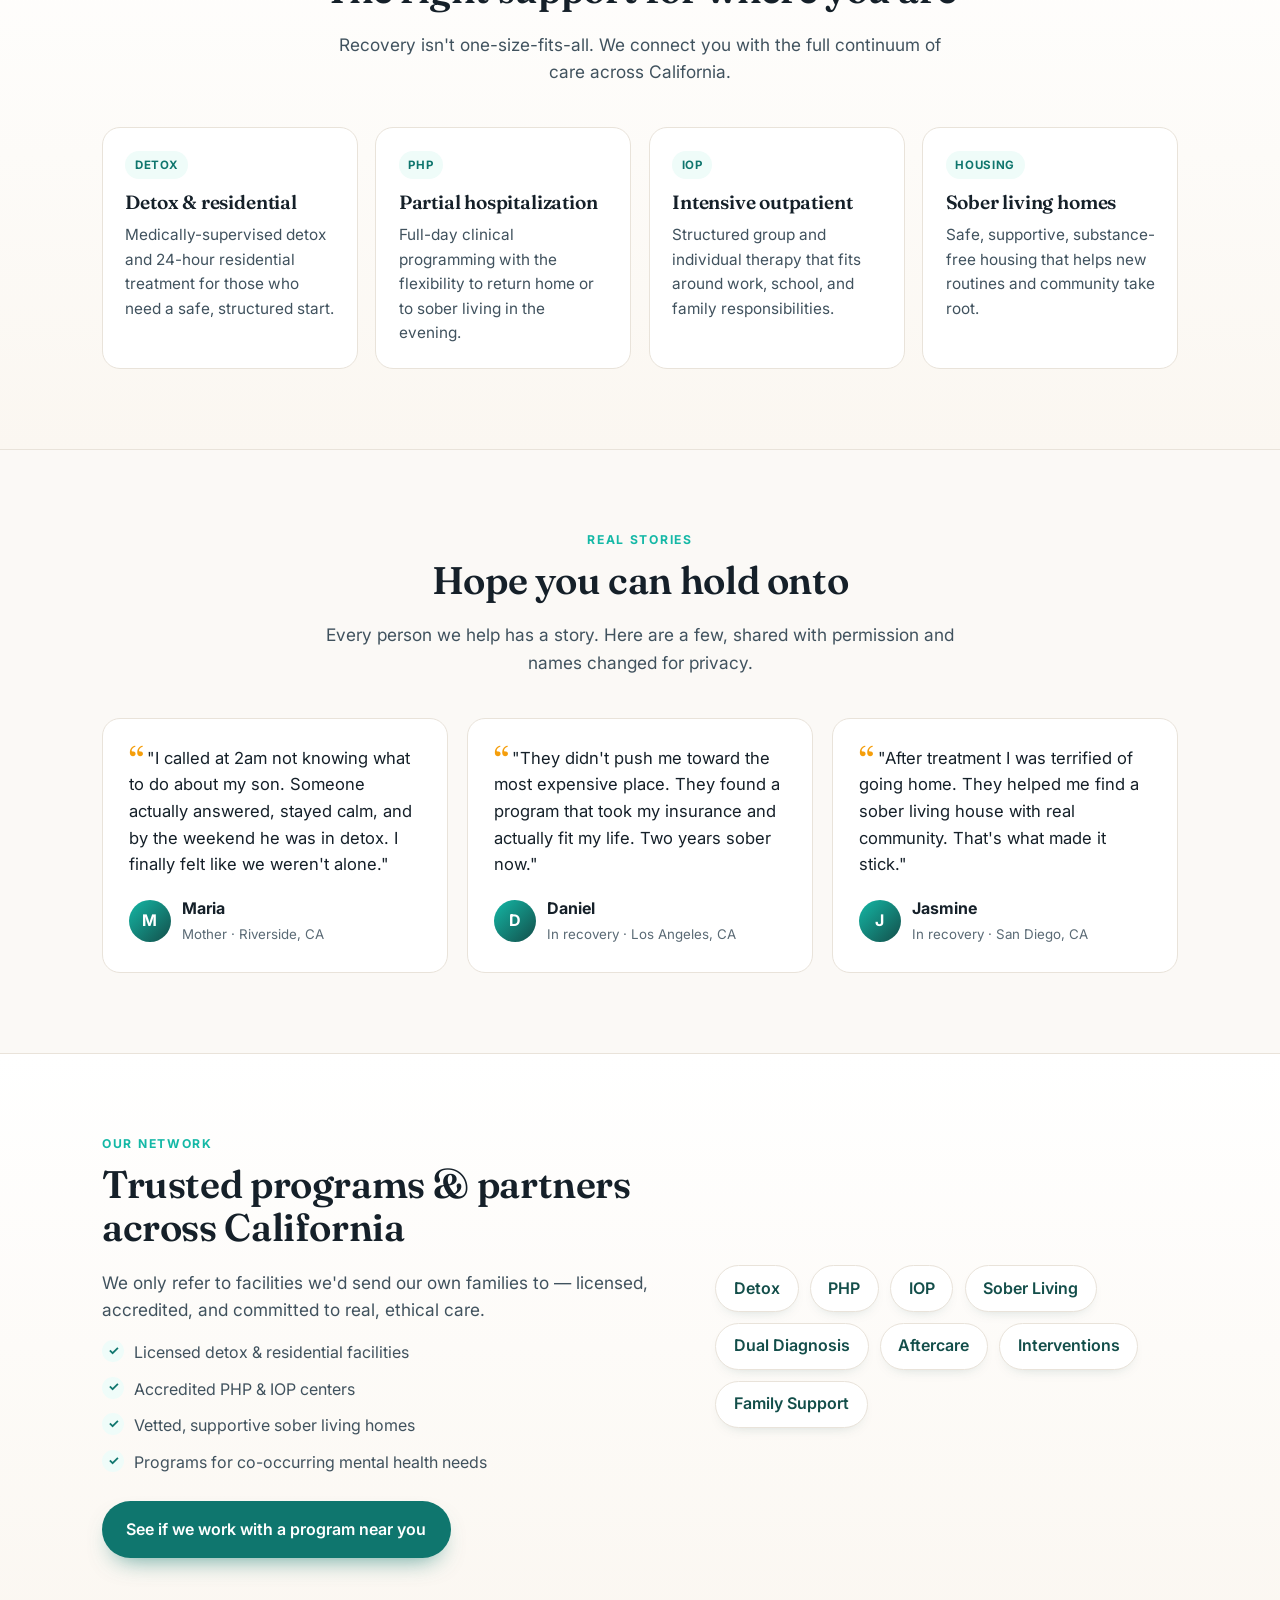
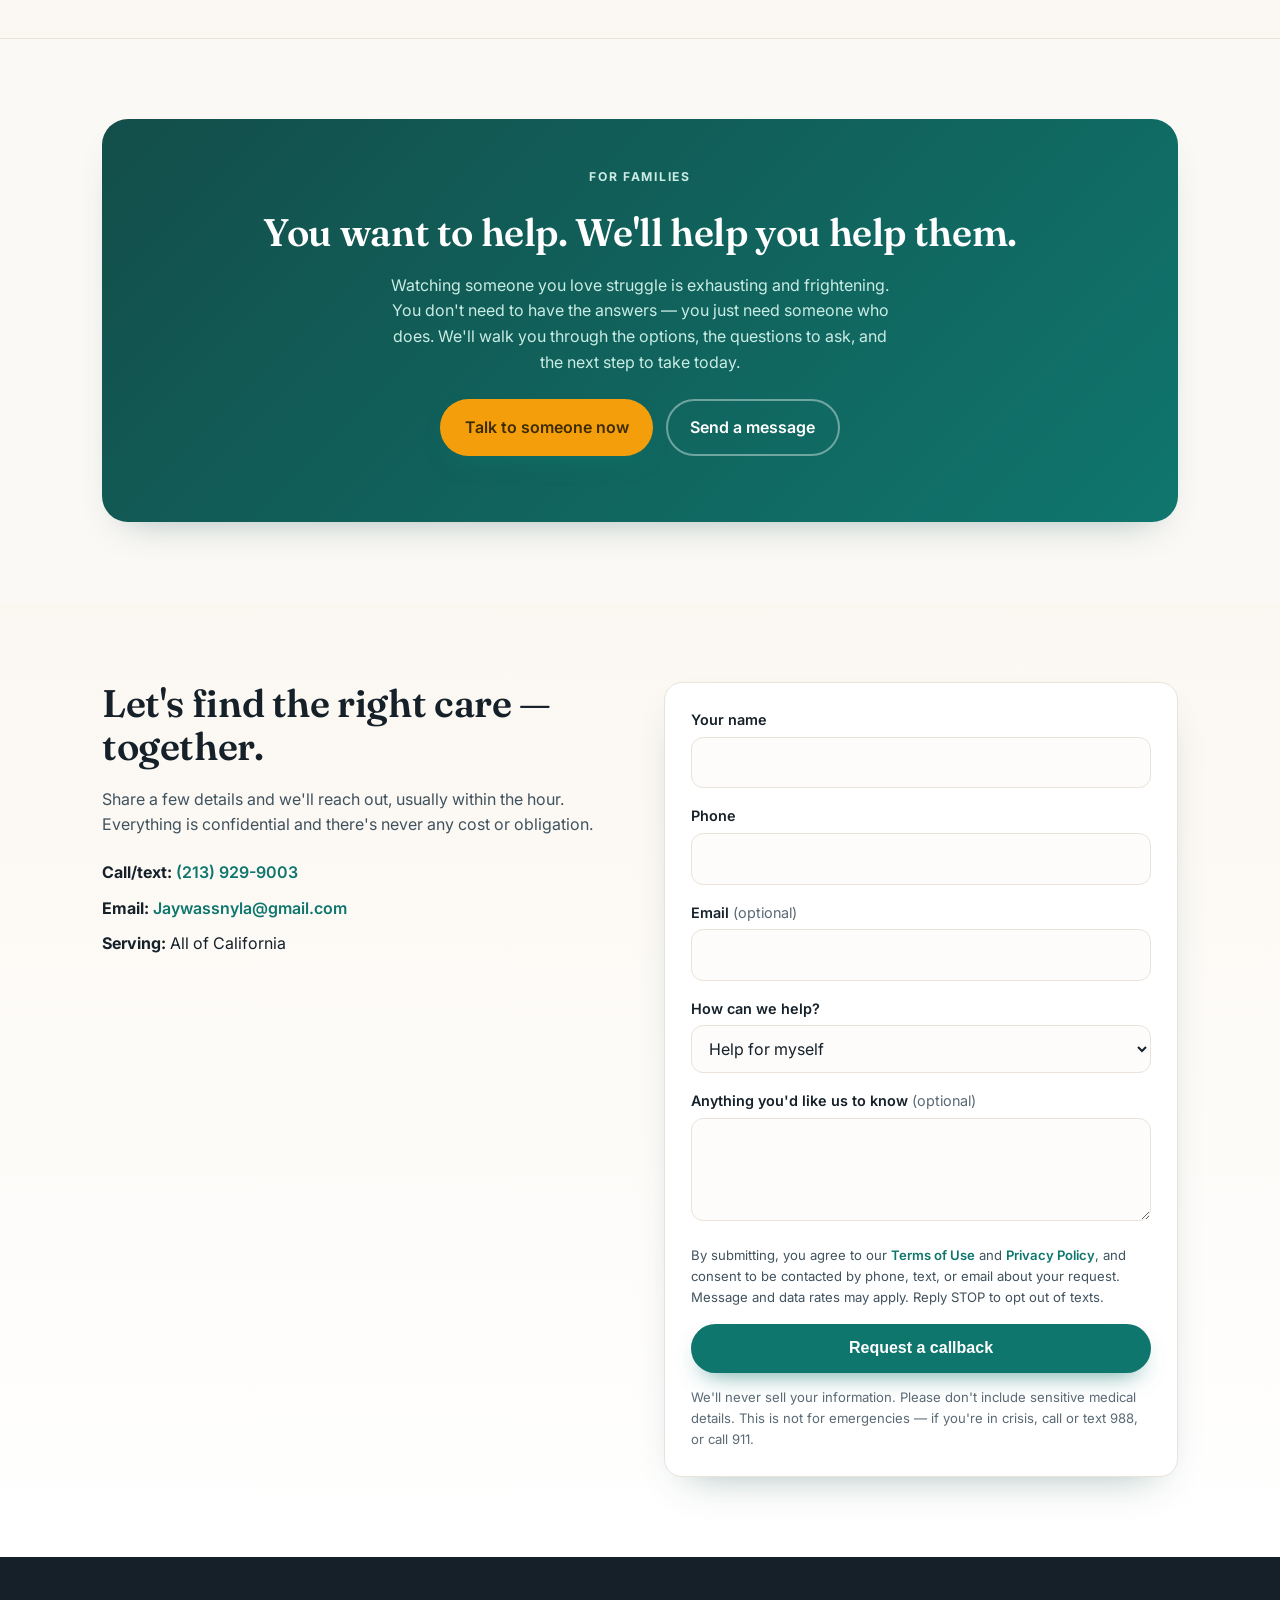
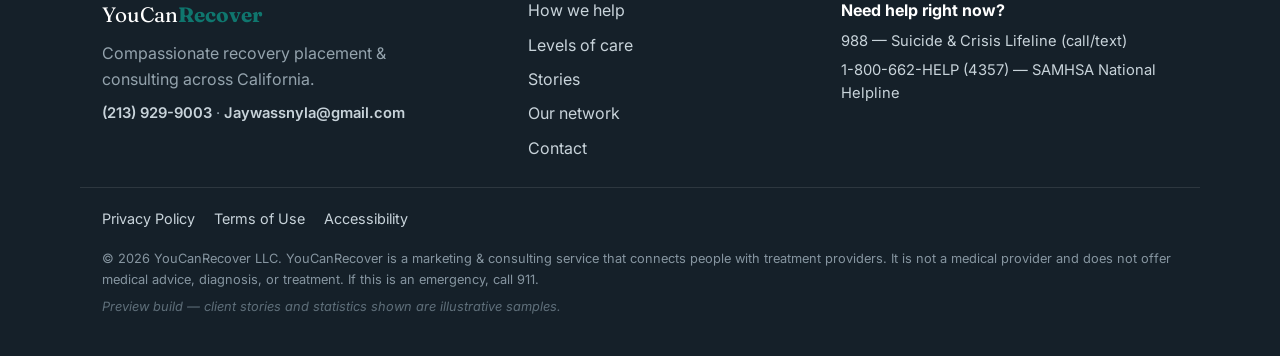
==== commit c765119b: "Template polish: skip-links on all pages, AA contrast fix, social/SEO meta + OG image, README templa" ====
--- a/index.html
+++ b/index.html
@@ -11,6 +11,15 @@
   <meta property="og:title" content="YouCanRecover — Recovery starts with the right next step" />
   <meta property="og:description" content="Compassionate guidance to trusted detox, PHP, IOP, and sober living programs across California." />
   <meta property="og:type" content="website" />
+  <meta property="og:url" content="https://williamparrish-michael.github.io/youcanrecover-poc/" />
+  <meta property="og:image" content="https://williamparrish-michael.github.io/youcanrecover-poc/assets/img/og.jpg" />
+  <meta property="og:image:width" content="1568" />
+  <meta property="og:image:height" content="774" />
+  <meta name="twitter:card" content="summary_large_image" />
+  <meta name="twitter:title" content="YouCanRecover — Recovery starts with the right next step" />
+  <meta name="twitter:description" content="Compassionate guidance to trusted detox, PHP, IOP, and sober living programs across California." />
+  <meta name="twitter:image" content="https://williamparrish-michael.github.io/youcanrecover-poc/assets/img/og.jpg" />
+  <link rel="canonical" href="https://williamparrish-michael.github.io/youcanrecover-poc/" />
 
   <link rel="preconnect" href="https://fonts.googleapis.com" />
   <link rel="preconnect" href="https://fonts.gstatic.com" crossorigin />
@@ -19,6 +28,8 @@
   <link rel="icon" href="data:image/svg+xml,%3Csvg xmlns='http://www.w3.org/2000/svg' viewBox='0 0 32 32'%3E%3Crect width='32' height='32' rx='8' fill='%230f766e'/%3E%3Cpath d='M16 24s-7-4.35-7-9.2A3.8 3.8 0 0 1 16 12a3.8 3.8 0 0 1 7 2.8C23 19.65 16 24 16 24Z' fill='%23fbbf24'/%3E%3C/svg%3E" />
 </head>
 <body>
+  <a class="skip-link" href="#main">Skip to main content</a>
+
   <!-- Crisis banner: accurate, always-available national resources -->
   <div class="crisis-bar">
     <p>In crisis or thinking about suicide? Call or text <a href="tel:988">988</a> — the Suicide &amp; Crisis Lifeline, free and confidential, 24/7.</p>
@@ -48,7 +59,7 @@
     </div>
   </header>
 
-  <main>
+  <main id="main">
     <!-- HERO -->
     <section class="hero">
       <div class="wrap hero-grid">
@@ -107,21 +118,21 @@
         <div class="cards-3">
           <article class="card">
             <div class="card-icon teal">
-              <svg viewBox="0 0 24 24" width="24" height="24"><path fill="currentColor" d="M20 2H4a2 2 0 0 0-2 2v18l4-4h14a2 2 0 0 0 2-2V4a2 2 0 0 0-2-2Zm-2 9H6V9h12Zm0-4H6V5h12Z"/></svg>
+              <svg aria-hidden="true" focusable="false" viewBox="0 0 24 24" width="24" height="24"><path fill="currentColor" d="M20 2H4a2 2 0 0 0-2 2v18l4-4h14a2 2 0 0 0 2-2V4a2 2 0 0 0-2-2Zm-2 9H6V9h12Zm0-4H6V5h12Z"/></svg>
             </div>
             <h3>1. Reach out</h3>
             <p>Call, text, or send a message. Tell us what you or your loved one is struggling with — we listen without judgment.</p>
           </article>
           <article class="card">
             <div class="card-icon amber">
-              <svg viewBox="0 0 24 24" width="24" height="24"><path fill="currentColor" d="M12 2a7 7 0 0 0-4 12.7V17a1 1 0 0 0 1 1h6a1 1 0 0 0 1-1v-2.3A7 7 0 0 0 12 2Zm-3 19a1 1 0 0 0 1 1h4a1 1 0 0 0 1-1v-1H9Z"/></svg>
+              <svg aria-hidden="true" focusable="false" viewBox="0 0 24 24" width="24" height="24"><path fill="currentColor" d="M12 2a7 7 0 0 0-4 12.7V17a1 1 0 0 0 1 1h6a1 1 0 0 0 1-1v-2.3A7 7 0 0 0 12 2Zm-3 19a1 1 0 0 0 1 1h4a1 1 0 0 0 1-1v-1H9Z"/></svg>
             </div>
             <h3>2. We match you</h3>
             <p>We assess the right level of care and connect you with trusted, vetted programs that fit your needs, insurance, and location.</p>
           </article>
           <article class="card">
             <div class="card-icon rose">
-              <svg viewBox="0 0 24 24" width="24" height="24"><path fill="currentColor" d="M12 21s-7.5-4.6-7.5-9.7A4.2 4.2 0 0 1 12 8.2a4.2 4.2 0 0 1 7.5 3.1C19.5 16.4 12 21 12 21Z"/></svg>
+              <svg aria-hidden="true" focusable="false" viewBox="0 0 24 24" width="24" height="24"><path fill="currentColor" d="M12 21s-7.5-4.6-7.5-9.7A4.2 4.2 0 0 1 12 8.2a4.2 4.2 0 0 1 7.5 3.1C19.5 16.4 12 21 12 21Z"/></svg>
             </div>
             <h3>3. Start care</h3>
             <p>We help coordinate admission and stay in your corner — so getting into treatment feels supported, not overwhelming.</p>
--- a/assets/css/styles.css
+++ b/assets/css/styles.css
@@ -5,7 +5,7 @@
 :root {
   --teal-900:#134e4a; --teal-700:#0f766e; --teal-600:#14b8a6; --teal-50:#effcf9;
   --amber:#f59e0b; --amber-soft:#fbbf24; --rose:#fb7185;
-  --ink:#152029; --ink-soft:#40525e; --muted:#6b7c88;
+  --ink:#152029; --ink-soft:#40525e; --muted:#5a6a75;
   --cream:#fbf9f6; --card:#ffffff; --line:#e9e3da;
   --shadow:0 18px 40px -24px rgba(19,78,74,.45);
   --radius:18px; --radius-sm:12px;
@@ -27,6 +27,8 @@
 a { color:var(--teal-700); text-decoration:none; }
 img { max-width:100%; }
 .wrap { width:100%; max-width:var(--maxw); margin:0 auto; padding:0 22px; }
+.skip-link { position:absolute; left:-9999px; top:0; z-index:1000; background:var(--teal-700); color:#fff; padding:.7rem 1.1rem; border-radius:0 0 8px 0; font-weight:600; }
+.skip-link:focus { left:0; outline:3px solid var(--amber); outline-offset:2px; }
 .eyebrow { text-transform:uppercase; letter-spacing:.14em; font-size:.76rem; font-weight:700; color:var(--teal-600); margin:0 0 .6rem; }
 .accent { color:var(--amber); }
 
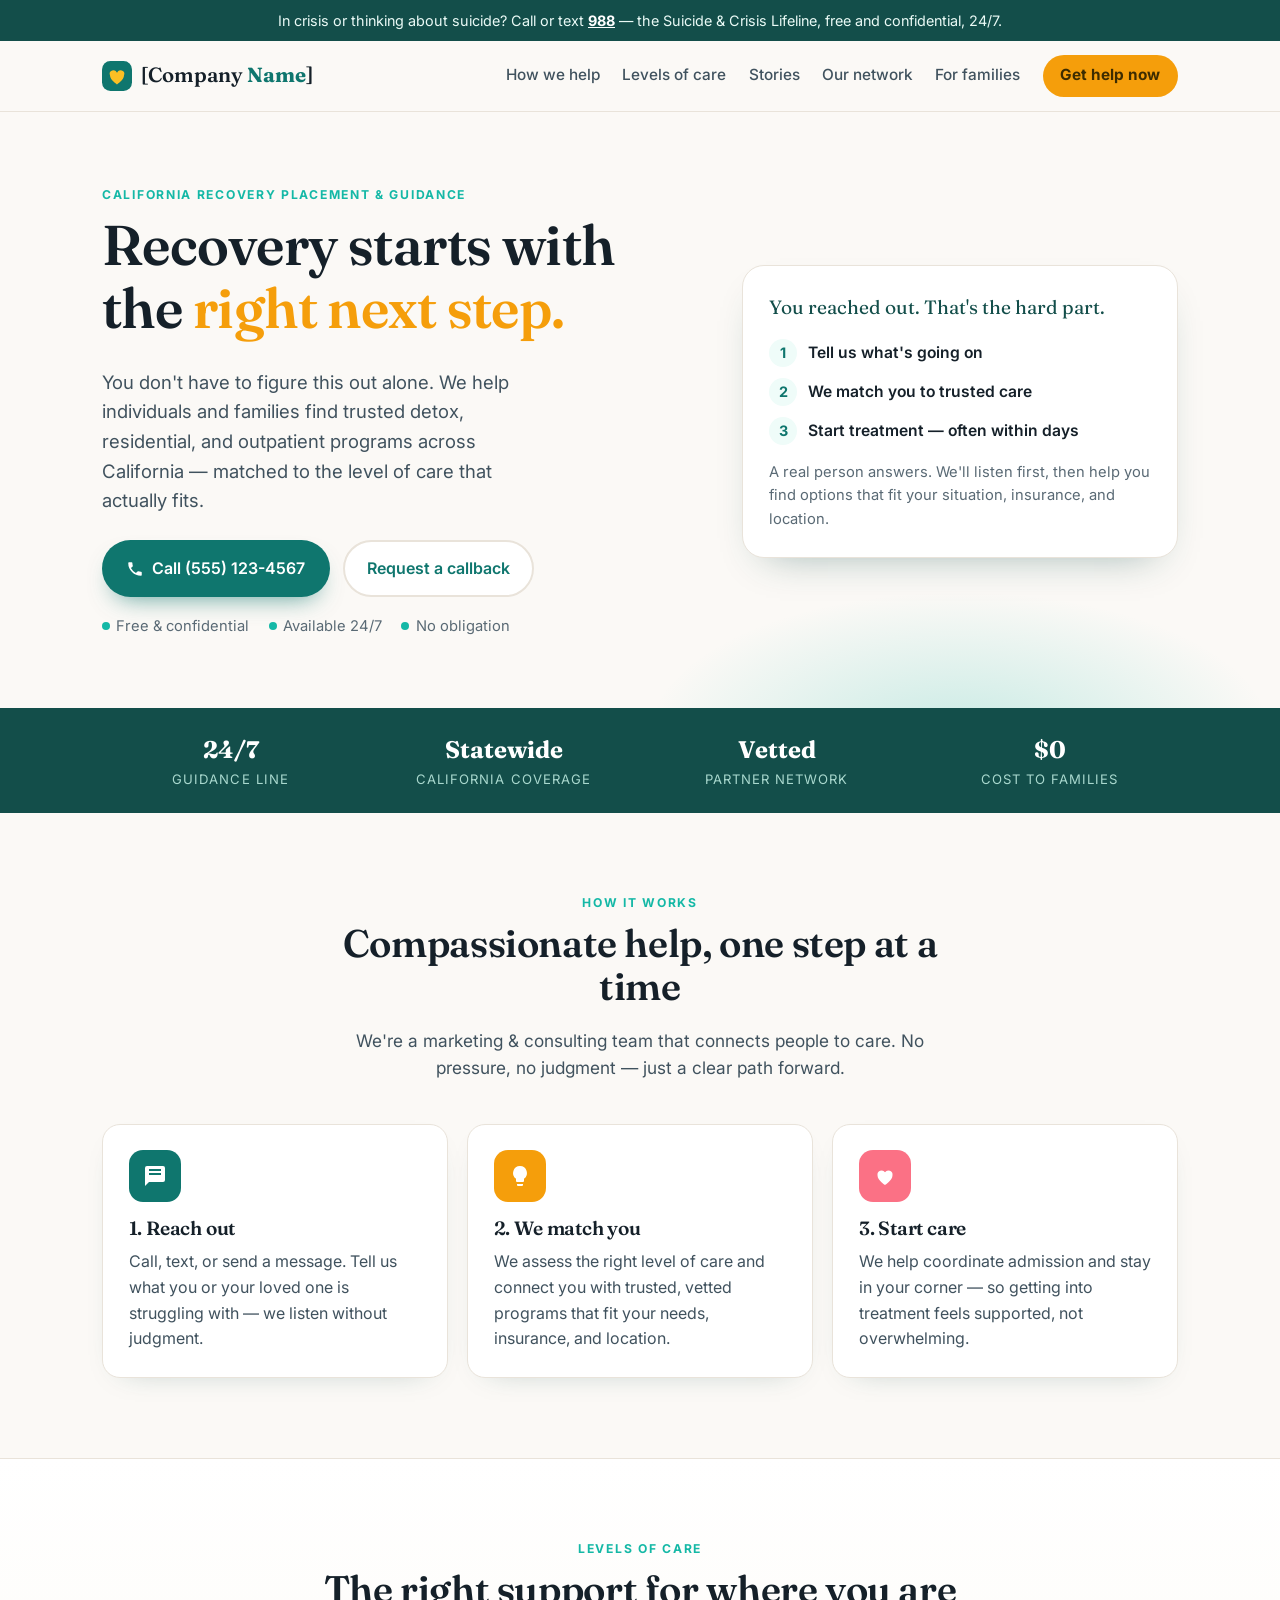
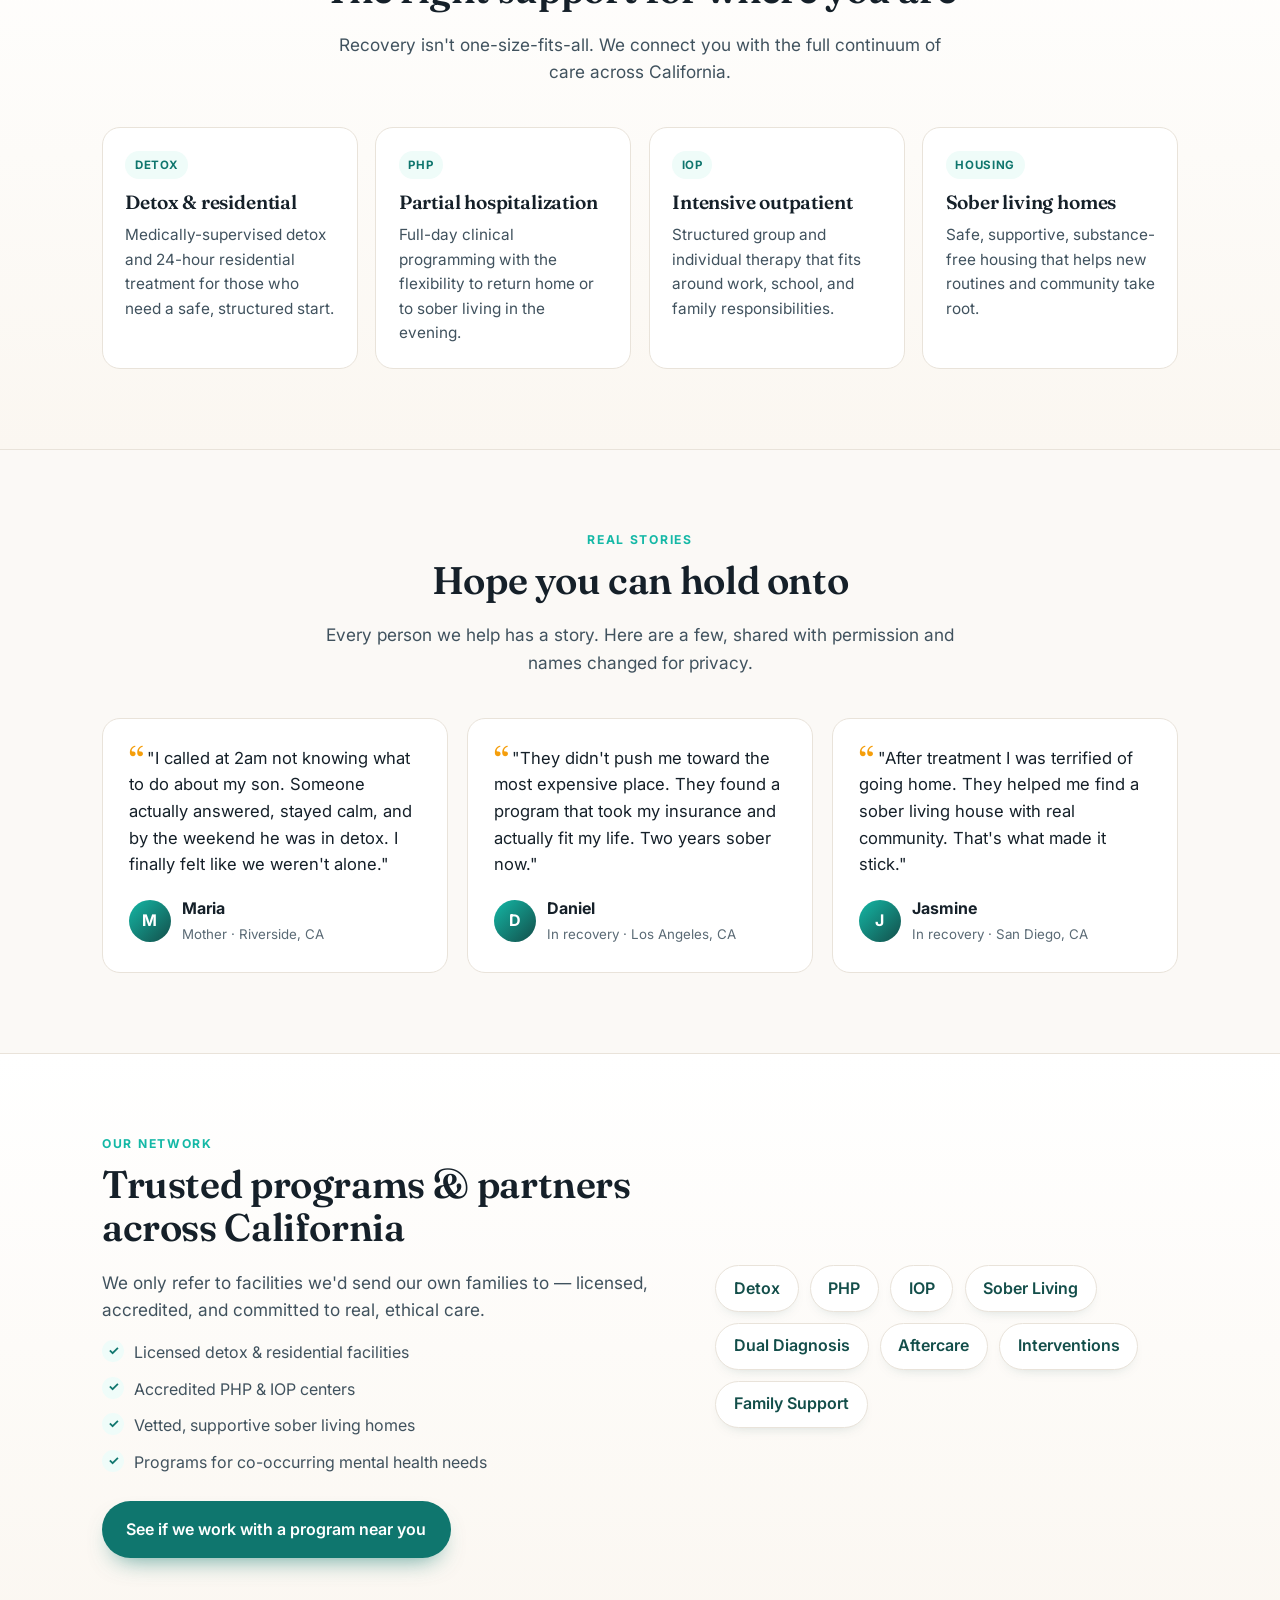
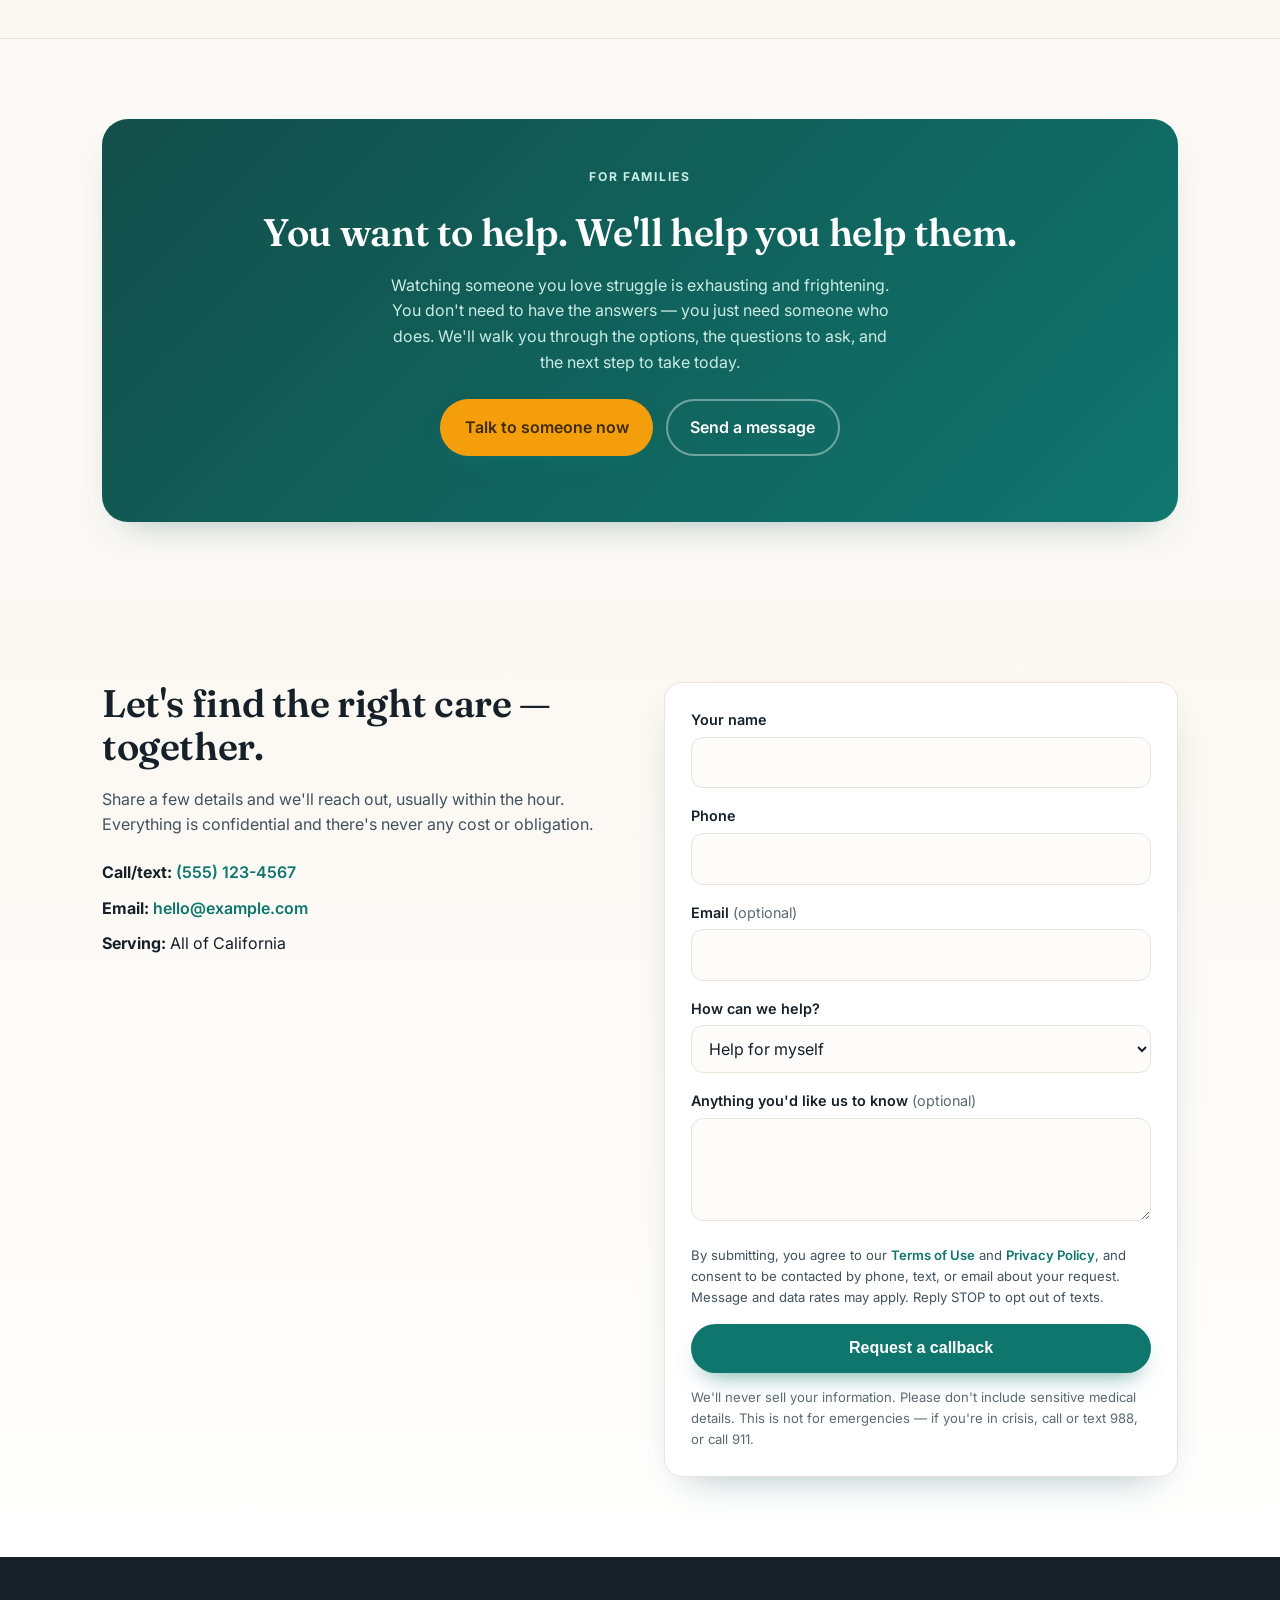
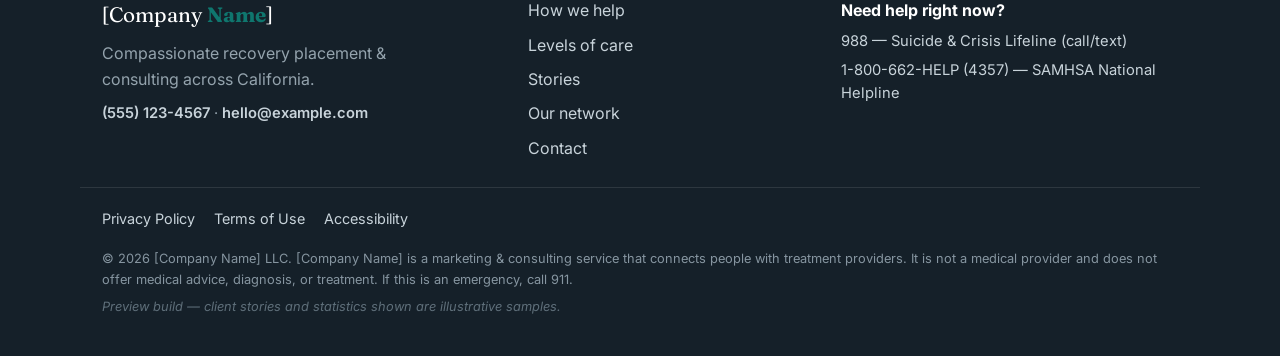
==== commit f24ba15f: "Genericize demo: strip owner name, phone, email, and company name to placeholders - Rebrand YouCanRe" ====
--- a/index.html
+++ b/index.html
@@ -3,20 +3,20 @@
 <head>
   <meta charset="utf-8" />
   <meta name="viewport" content="width=device-width, initial-scale=1" />
-  <title>YouCanRecover — Find the right level of care across California</title>
-  <meta name="description" content="YouCanRecover connects individuals and families with trusted detox, PHP, IOP, and sober living programs across California. Free, compassionate guidance — one call away." />
+  <title>[Company Name] — Find the right level of care across California</title>
+  <meta name="description" content="[Company Name] connects individuals and families with trusted detox, PHP, IOP, and sober living programs across California. Free, compassionate guidance — one call away." />
   <meta name="theme-color" content="#0f766e" />
 
   <!-- Open Graph -->
-  <meta property="og:title" content="YouCanRecover — Recovery starts with the right next step" />
+  <meta property="og:title" content="[Company Name] — Recovery starts with the right next step" />
   <meta property="og:description" content="Compassionate guidance to trusted detox, PHP, IOP, and sober living programs across California." />
   <meta property="og:type" content="website" />
   <meta property="og:url" content="https://williamparrish-michael.github.io/youcanrecover-poc/" />
   <meta property="og:image" content="https://williamparrish-michael.github.io/youcanrecover-poc/assets/img/og.jpg" />
-  <meta property="og:image:width" content="1568" />
-  <meta property="og:image:height" content="774" />
+  <meta property="og:image:width" content="1200" />
+  <meta property="og:image:height" content="630" />
   <meta name="twitter:card" content="summary_large_image" />
-  <meta name="twitter:title" content="YouCanRecover — Recovery starts with the right next step" />
+  <meta name="twitter:title" content="[Company Name] — Recovery starts with the right next step" />
   <meta name="twitter:description" content="Compassionate guidance to trusted detox, PHP, IOP, and sober living programs across California." />
   <meta name="twitter:image" content="https://williamparrish-michael.github.io/youcanrecover-poc/assets/img/og.jpg" />
   <link rel="canonical" href="https://williamparrish-michael.github.io/youcanrecover-poc/" />
@@ -37,11 +37,11 @@
 
   <header class="site-header" id="top">
     <div class="wrap header-inner">
-      <a class="brand" href="#top" aria-label="YouCanRecover home">
+      <a class="brand" href="#top" aria-label="[Company Name] home">
         <span class="brand-mark" aria-hidden="true">
           <svg viewBox="0 0 32 32" width="30" height="30"><rect width="32" height="32" rx="9" fill="#0f766e"/><path d="M16 25s-7.5-4.6-7.5-9.7A4 4 0 0 1 16 12.5a4 4 0 0 1 7.5 2.8C23.5 20.4 16 25 16 25Z" fill="#fbbf24"/></svg>
         </span>
-        <span class="brand-text">YouCan<strong>Recover</strong></span>
+        <span class="brand-text">[Company <strong>Name</strong>]</span>
       </a>
 
       <nav class="nav" id="nav" aria-label="Primary">
@@ -68,9 +68,9 @@
           <h1>Recovery starts with the <span class="accent">right next step.</span></h1>
           <p class="lead">You don't have to figure this out alone. We help individuals and families find trusted detox, residential, and outpatient programs across California — matched to the level of care that actually fits.</p>
           <div class="hero-actions">
-            <a class="btn btn-primary" href="tel:+12139299003">
+            <a class="btn btn-primary" href="tel:+15551234567">
               <svg viewBox="0 0 24 24" width="18" height="18" aria-hidden="true"><path fill="currentColor" d="M6.6 10.8a15.5 15.5 0 0 0 6.6 6.6l2.2-2.2a1 1 0 0 1 1-.24 11.4 11.4 0 0 0 3.6.57 1 1 0 0 1 1 1V20a1 1 0 0 1-1 1A17 17 0 0 1 3 4a1 1 0 0 1 1-1h3.5a1 1 0 0 1 1 1 11.4 11.4 0 0 0 .57 3.6 1 1 0 0 1-.25 1Z"/></svg>
-            Call (213) 929-9003
+            Call (555) 123-4567
             </a>
             <a class="btn btn-ghost" href="#contact">Request a callback</a>
           </div>
@@ -231,7 +231,7 @@
           <h2>You want to help. We'll help you help them.</h2>
           <p>Watching someone you love struggle is exhausting and frightening. You don't need to have the answers — you just need someone who does. We'll walk you through the options, the questions to ask, and the next step to take today.</p>
           <div class="hero-actions">
-            <a class="btn btn-primary" href="tel:+12139299003">Talk to someone now</a>
+            <a class="btn btn-primary" href="tel:+15551234567">Talk to someone now</a>
             <a class="btn btn-ghost" href="#contact">Send a message</a>
           </div>
         </div>
@@ -245,15 +245,15 @@
           <h2>Let's find the right care — together.</h2>
           <p>Share a few details and we'll reach out, usually within the hour. Everything is confidential and there's never any cost or obligation.</p>
           <ul class="contact-list">
-            <li><strong>Call/text:</strong> <a href="tel:+12139299003">(213) 929-9003</a></li>
-            <li><strong>Email:</strong> <a href="mailto:Jaywassnyla@gmail.com">Jaywassnyla@gmail.com</a></li>
+            <li><strong>Call/text:</strong> <a href="tel:+15551234567">(555) 123-4567</a></li>
+            <li><strong>Email:</strong> <a href="mailto:hello@example.com">hello@example.com</a></li>
             <li><strong>Serving:</strong> All of California</li>
           </ul>
         </div>
 
-        <form class="contact-form" id="contactForm" action="https://formsubmit.co/Jaywassnyla@gmail.com" method="POST" aria-label="Contact form">
+        <form class="contact-form" id="contactForm" action="https://formsubmit.co/hello@example.com" method="POST" aria-label="Contact form">
           <!-- FormSubmit config (no _autoresponse → no auto-reply) -->
-          <input type="hidden" name="_subject" value="New inquiry — YouCanRecover" />
+          <input type="hidden" name="_subject" value="New inquiry — [Company Name]" />
           <input type="hidden" name="_captcha" value="true" />
           <input type="hidden" name="_template" value="table" />
           <input type="hidden" name="_next" value="https://williamparrish-michael.github.io/youcanrecover-poc/thanks.html" />
@@ -296,10 +296,10 @@
   <footer class="site-footer">
     <div class="wrap footer-inner">
       <div class="footer-brand">
-        <span class="brand-text">YouCan<strong>Recover</strong></span>
+        <span class="brand-text">[Company <strong>Name</strong>]</span>
         <p>Compassionate recovery placement &amp; consulting across California.</p>
         <p class="footer-contact">
-          <a href="tel:+12139299003">(213) 929-9003</a> · <a href="mailto:Jaywassnyla@gmail.com">Jaywassnyla@gmail.com</a>
+          <a href="tel:+15551234567">(555) 123-4567</a> · <a href="mailto:hello@example.com">hello@example.com</a>
         </p>
       </div>
       <div class="footer-links">
@@ -321,12 +321,12 @@
       <a href="accessibility.html">Accessibility</a>
     </div>
     <div class="wrap footer-fine">
-      <p>&copy; <span id="year">2026</span> YouCanRecover LLC. YouCanRecover is a marketing &amp; consulting service that connects people with treatment providers. It is not a medical provider and does not offer medical advice, diagnosis, or treatment. If this is an emergency, call 911.</p>
+      <p>&copy; <span id="year">2026</span> [Company Name] LLC. [Company Name] is a marketing &amp; consulting service that connects people with treatment providers. It is not a medical provider and does not offer medical advice, diagnosis, or treatment. If this is an emergency, call 911.</p>
       <p class="demo-note">Preview build — client stories and statistics shown are illustrative samples.</p>
     </div>
   </footer>
 
-  <a class="call-fab" href="tel:+12139299003" aria-label="Call for help now">
+  <a class="call-fab" href="tel:+15551234567" aria-label="Call for help now">
     <svg viewBox="0 0 24 24" width="22" height="22" aria-hidden="true"><path fill="currentColor" d="M6.6 10.8a15.5 15.5 0 0 0 6.6 6.6l2.2-2.2a1 1 0 0 1 1-.24 11.4 11.4 0 0 0 3.6.57 1 1 0 0 1 1 1V20a1 1 0 0 1-1 1A17 17 0 0 1 3 4a1 1 0 0 1 1-1h3.5a1 1 0 0 1 1 1 11.4 11.4 0 0 0 .57 3.6 1 1 0 0 1-.25 1Z"/></svg>
     <span>Get help</span>
   </a>
--- a/assets/css/styles.css
+++ b/assets/css/styles.css
@@ -59,7 +59,7 @@
 .nav { display:flex; align-items:center; gap:1.4rem; }
 .nav a { color:var(--ink-soft); font-weight:500; font-size:.96rem; }
 .nav a:hover { color:var(--teal-700); }
-.nav .nav-cta { background:var(--amber); color:#3d2c00; padding:.55rem 1.1rem; border-radius:999px; font-weight:700; }
+.nav .nav-cta { background:var(--amber); color:#3d2c00; padding:.55rem 1.1rem; border-radius:999px; font-weight:700; white-space:nowrap; }
 .nav .nav-cta:hover { background:var(--amber-soft); color:#3d2c00; }
 .nav-toggle { display:none; flex-direction:column; gap:5px; background:none; border:0; cursor:pointer; padding:8px; }
 .nav-toggle span { width:24px; height:2px; background:var(--ink); border-radius:2px; transition:.2s; }
@@ -224,16 +224,18 @@
   .footer-inner { grid-template-columns:1fr; }
   .hero-card { order:-1; }
 }
-@media (max-width:720px) {
+@media (max-width:960px) {
   .nav { position:fixed; inset:70px 0 auto 0; flex-direction:column; align-items:stretch; gap:0;
     background:var(--cream); border-bottom:1px solid var(--line); padding:.5rem 22px 1.2rem;
     transform:translateY(-120%); transition:transform .25s ease; box-shadow:0 20px 30px -20px rgba(0,0,0,.25); }
   .nav.open { transform:translateY(0); }
   .nav a { padding:.85rem 0; border-bottom:1px solid var(--line); }
-  .nav .nav-cta { text-align:center; margin-top:.7rem; border-bottom:0; }
+  .nav .nav-cta { text-align:center; margin-top:.7rem; border-bottom:0; white-space:normal; }
   .nav-toggle { display:flex; }
+  .call-fab { display:flex; }
+}
+@media (max-width:720px) {
   .trust-grid { grid-template-columns:1fr 1fr; }
-  .call-fab { display:flex; }
 }
 @media (max-width:420px) {
   .care-grid { grid-template-columns:1fr; }
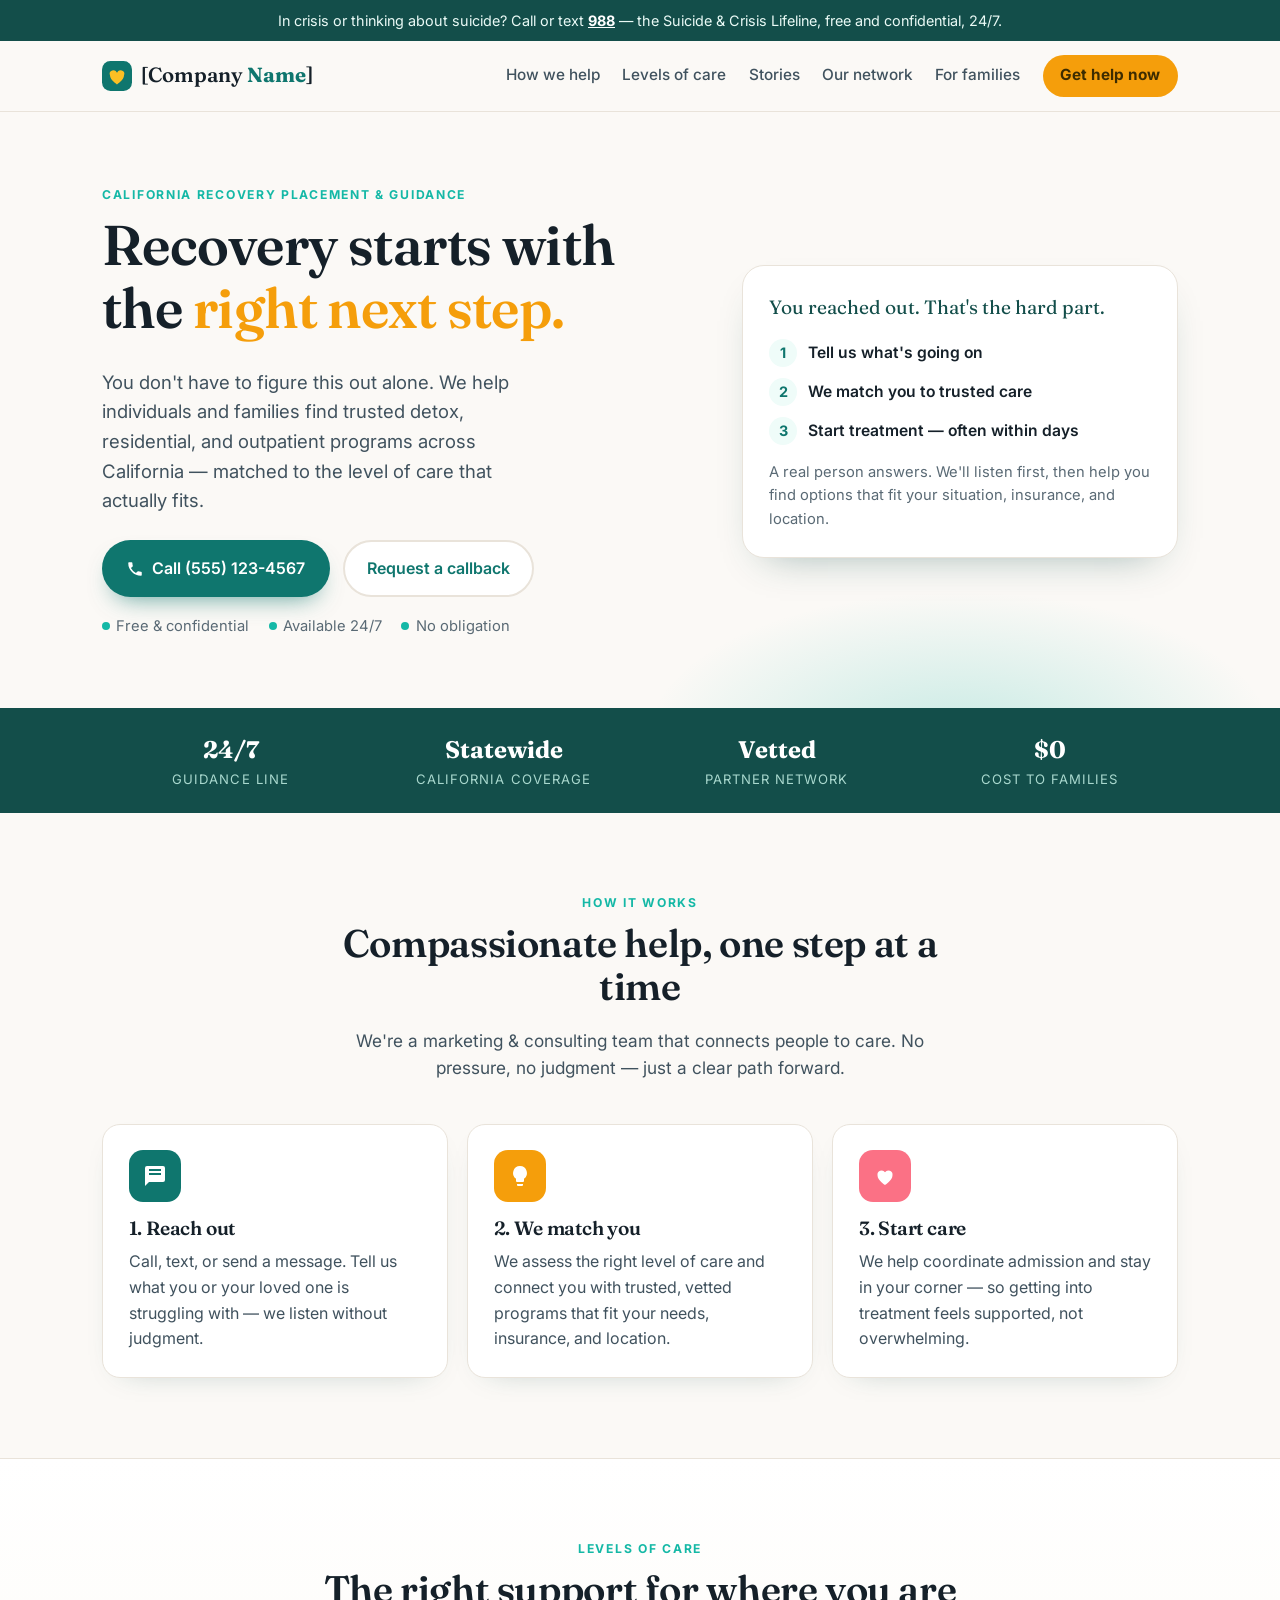
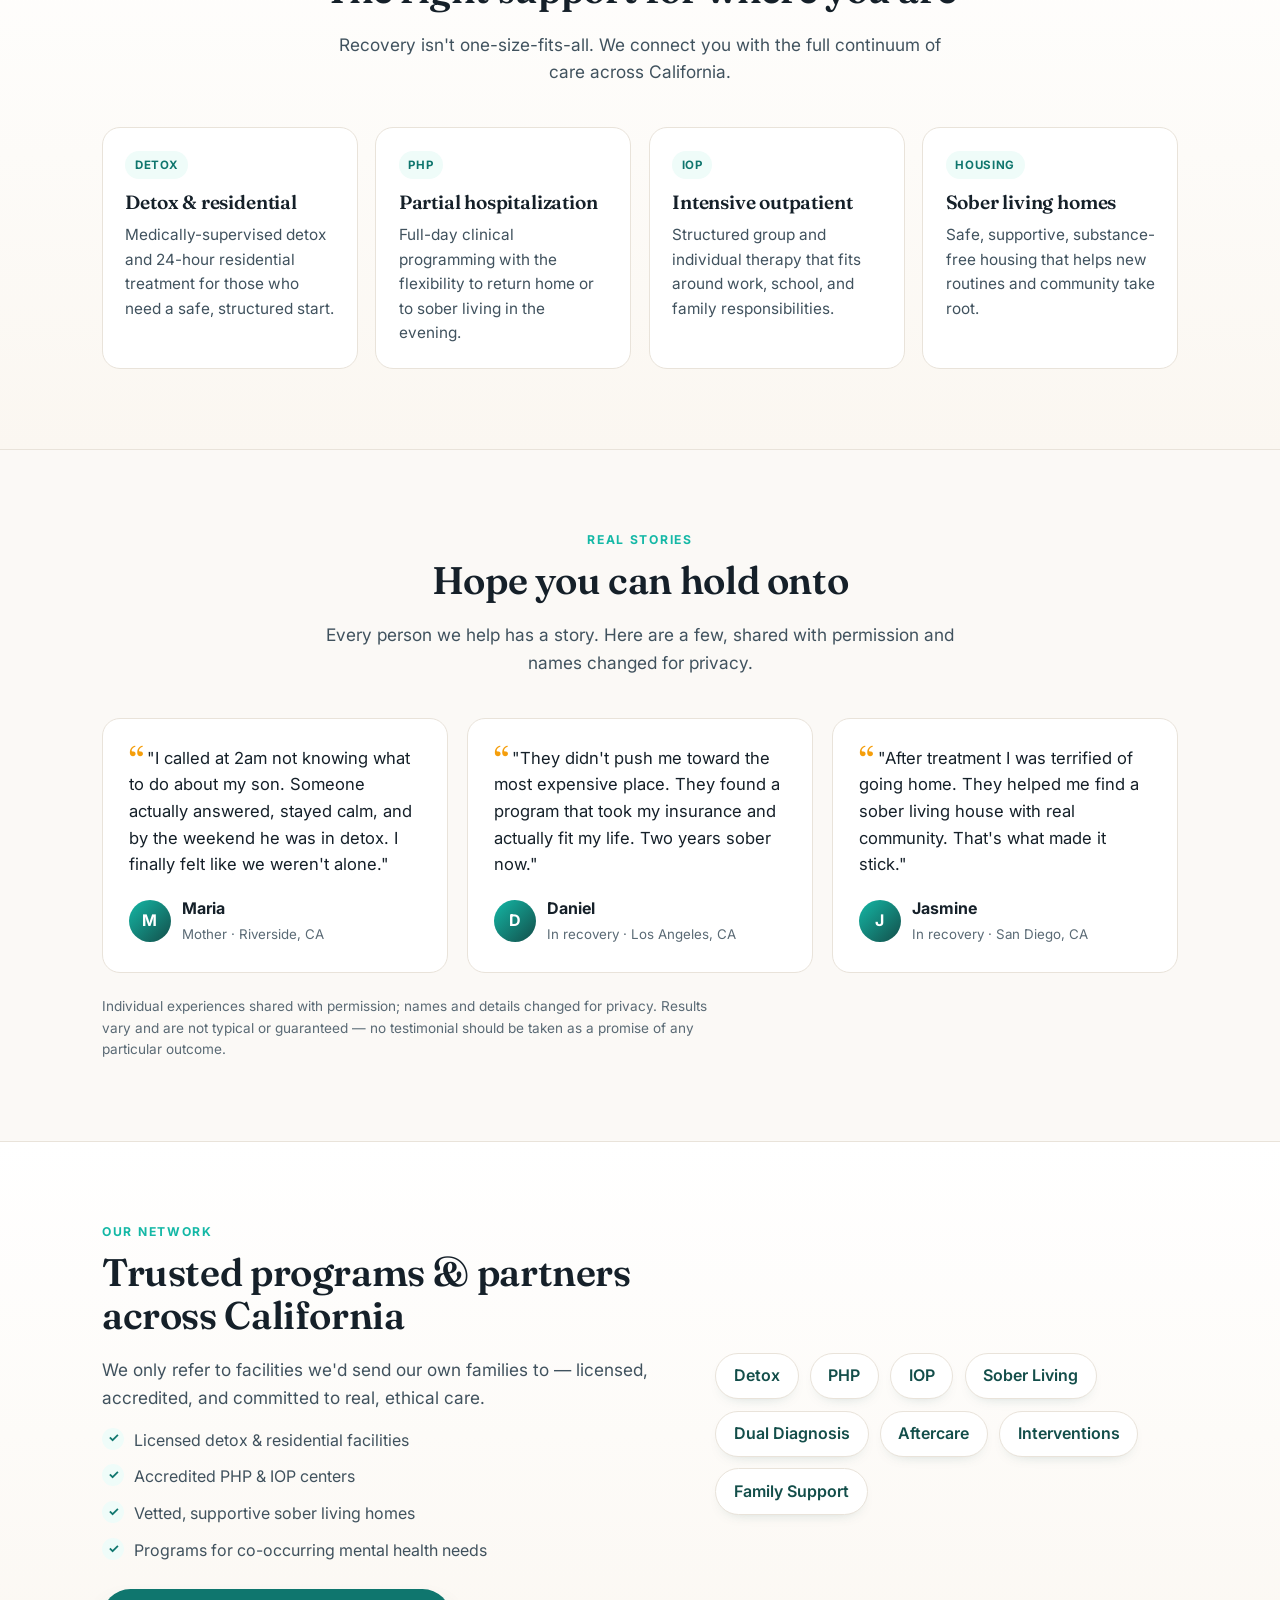
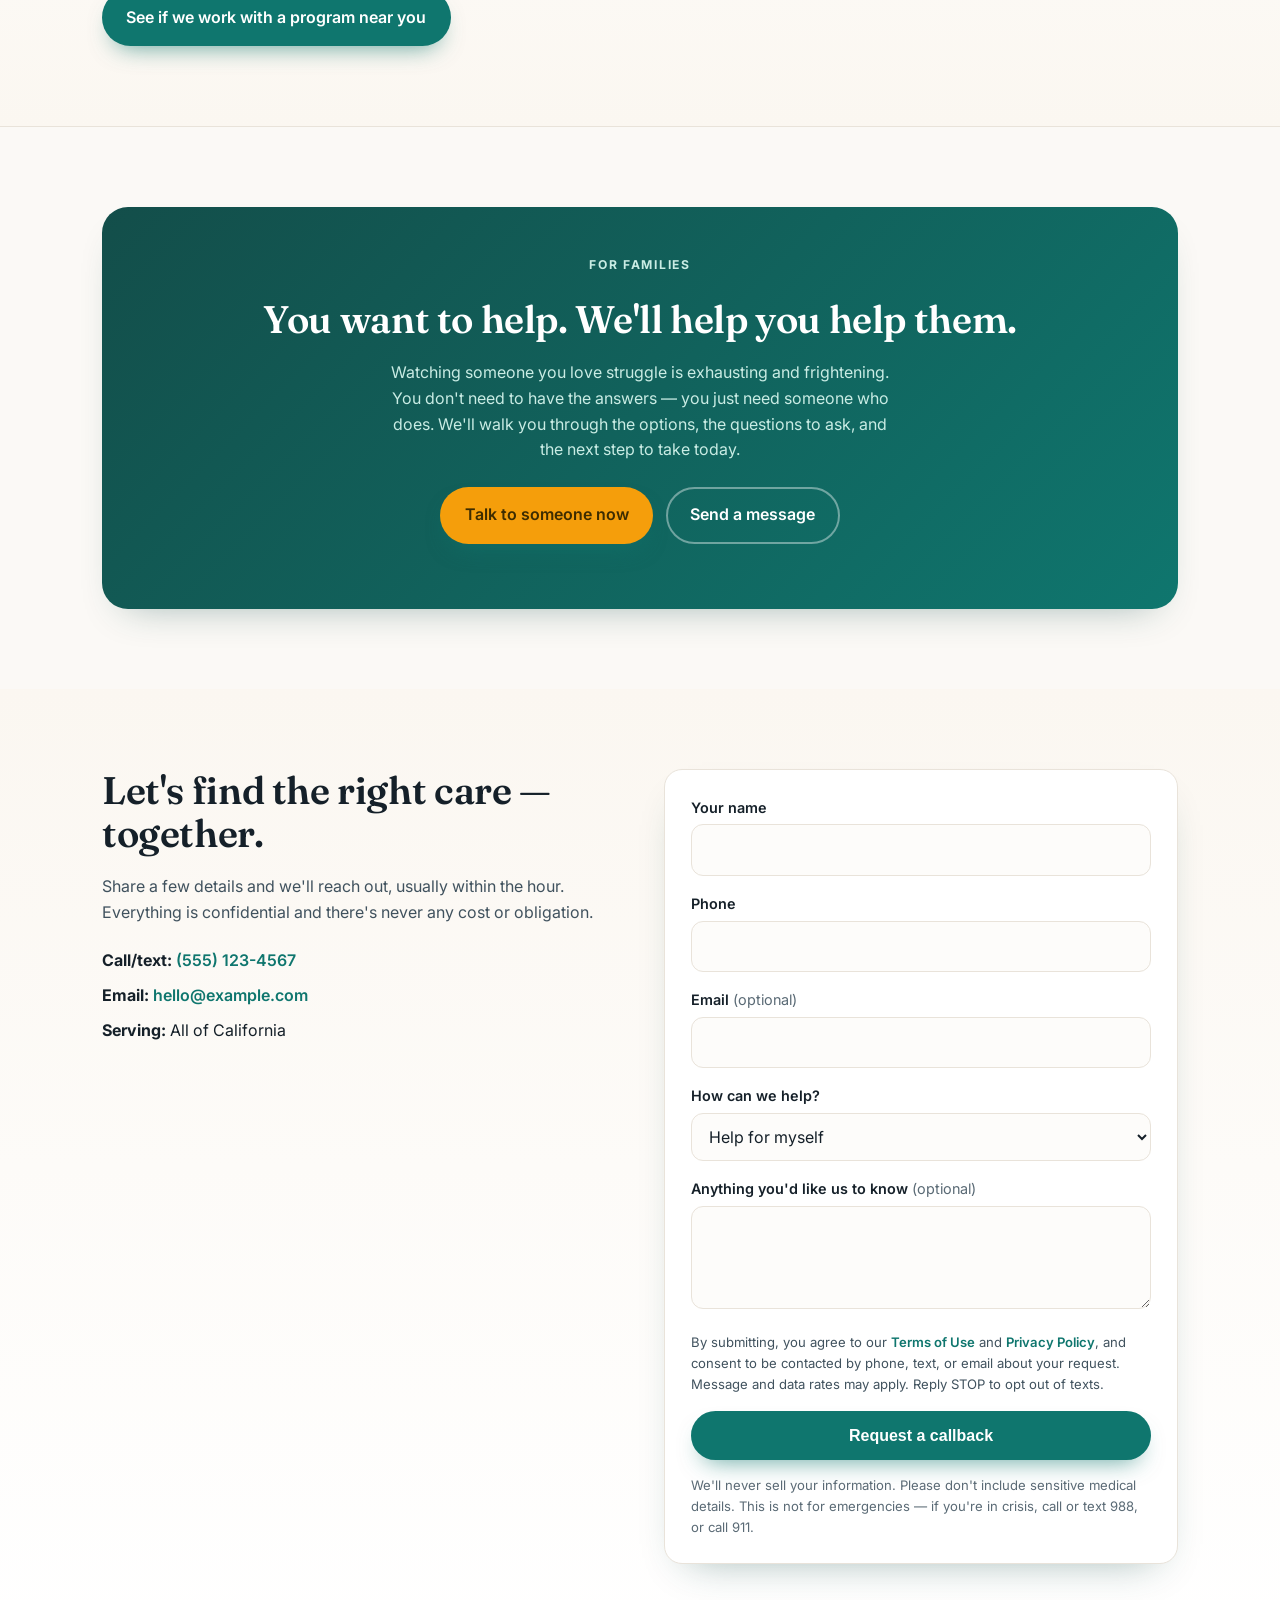
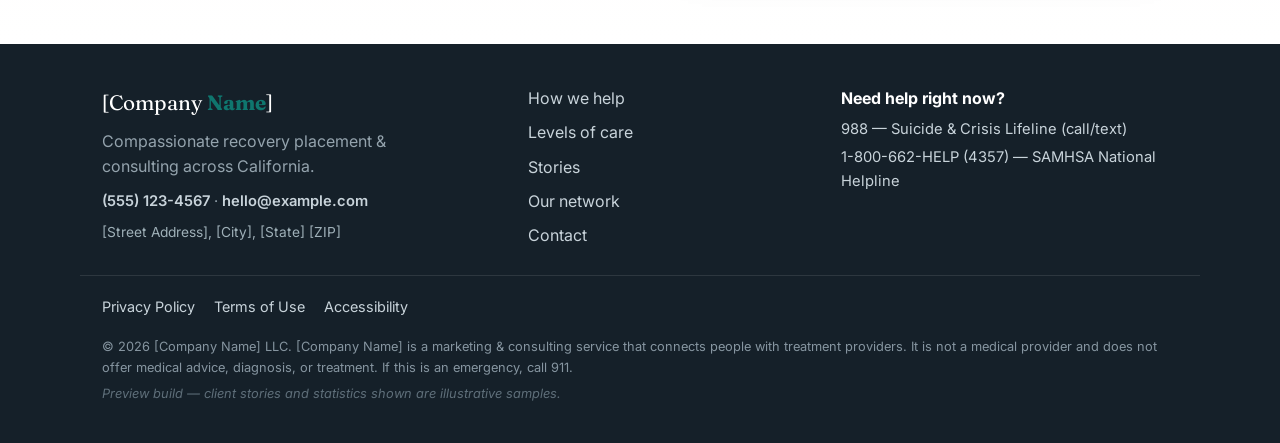
==== commit d5dff761: "Add commonly-overlooked website essentials to boilerplate - JSON-LD structured data (WebSite + Organ" ====
--- a/index.html
+++ b/index.html
@@ -26,6 +26,48 @@
   <link href="https://fonts.googleapis.com/css2?family=Fraunces:opsz,wght@9..144,500;9..144,600;9..144,700&family=Inter:wght@400;500;600;700&display=swap" rel="stylesheet" />
   <link rel="stylesheet" href="assets/css/styles.css" />
   <link rel="icon" href="data:image/svg+xml,%3Csvg xmlns='http://www.w3.org/2000/svg' viewBox='0 0 32 32'%3E%3Crect width='32' height='32' rx='8' fill='%230f766e'/%3E%3Cpath d='M16 24s-7-4.35-7-9.2A3.8 3.8 0 0 1 16 12a3.8 3.8 0 0 1 7 2.8C23 19.65 16 24 16 24Z' fill='%23fbbf24'/%3E%3C/svg%3E" />
+
+  <!-- Structured data (edit placeholders for the real business) -->
+  <script type="application/ld+json">
+  {
+    "@context": "https://schema.org",
+    "@graph": [
+      {
+        "@type": "WebSite",
+        "@id": "https://williamparrish-michael.github.io/youcanrecover-poc/#website",
+        "url": "https://williamparrish-michael.github.io/youcanrecover-poc/",
+        "name": "[Company Name]",
+        "publisher": { "@id": "https://williamparrish-michael.github.io/youcanrecover-poc/#org" }
+      },
+      {
+        "@type": "Organization",
+        "@id": "https://williamparrish-michael.github.io/youcanrecover-poc/#org",
+        "name": "[Company Name] LLC",
+        "url": "https://williamparrish-michael.github.io/youcanrecover-poc/",
+        "email": "hello@example.com",
+        "telephone": "+1-555-123-4567",
+        "description": "Marketing and consulting service that connects individuals and families with detox, PHP, IOP, and sober-living programs across California. Not a medical provider.",
+        "areaServed": "US-CA",
+        "address": {
+          "@type": "PostalAddress",
+          "streetAddress": "[Street Address]",
+          "addressLocality": "[City]",
+          "addressRegion": "[State]",
+          "postalCode": "[ZIP]",
+          "addressCountry": "US"
+        },
+        "contactPoint": {
+          "@type": "ContactPoint",
+          "telephone": "+1-555-123-4567",
+          "email": "hello@example.com",
+          "contactType": "customer support",
+          "areaServed": "US-CA",
+          "availableLanguage": "English"
+        }
+      }
+    ]
+  }
+  </script>
 </head>
 <body>
   <a class="skip-link" href="#main">Skip to main content</a>
@@ -198,6 +240,7 @@
             <figcaption><span class="avatar" data-initial="J">J</span><span><strong>Jasmine</strong><small>In recovery · San Diego, CA</small></span></figcaption>
           </figure>
         </div>
+        <p class="section-note">Individual experiences shared with permission; names and details changed for privacy. Results vary and are not typical or guaranteed — no testimonial should be taken as a promise of any particular outcome.</p>
       </div>
     </section>
 
@@ -301,6 +344,7 @@
         <p class="footer-contact">
           <a href="tel:+15551234567">(555) 123-4567</a> · <a href="mailto:hello@example.com">hello@example.com</a>
         </p>
+        <address class="footer-address">[Street Address], [City], [State] [ZIP]</address>
       </div>
       <div class="footer-links">
         <a href="#how">How we help</a>
--- a/assets/css/styles.css
+++ b/assets/css/styles.css
@@ -155,6 +155,7 @@
 .field input, .field select, .field textarea { width:100%; padding:.75rem .85rem; border:1px solid var(--line); border-radius:var(--radius-sm);
   font:inherit; color:var(--ink); background:#fdfcfa; }
 .field input:focus, .field select:focus, .field textarea:focus { outline:2px solid var(--teal-600); outline-offset:1px; border-color:var(--teal-600); }
+.section-note { font-size:.85rem; color:var(--muted); margin:1.4rem 0 0; max-width:70ch; }
 .form-note { font-size:.82rem; color:var(--muted); margin:.9rem 0 0; }
 .form-note.ok { color:var(--teal-700); font-weight:600; }
 /* Honeypot: hidden from people, still submitted by naive bots */
@@ -190,6 +191,7 @@
 .footer-brand .brand-text { color:#fff; font-size:1.3rem; }
 .footer-brand p { color:#94a3ad; margin:.6rem 0 0; max-width:34ch; }
 .footer-contact { font-size:.92rem; }
+.footer-address { font-style:normal; font-size:.86rem; color:#9fb0b8; margin:.5rem 0 0; }
 .footer-contact a { color:#c8d3da; font-weight:600; }
 .footer-contact a:hover { color:#fff; }
 .footer-links { display:flex; flex-direction:column; gap:.55rem; }
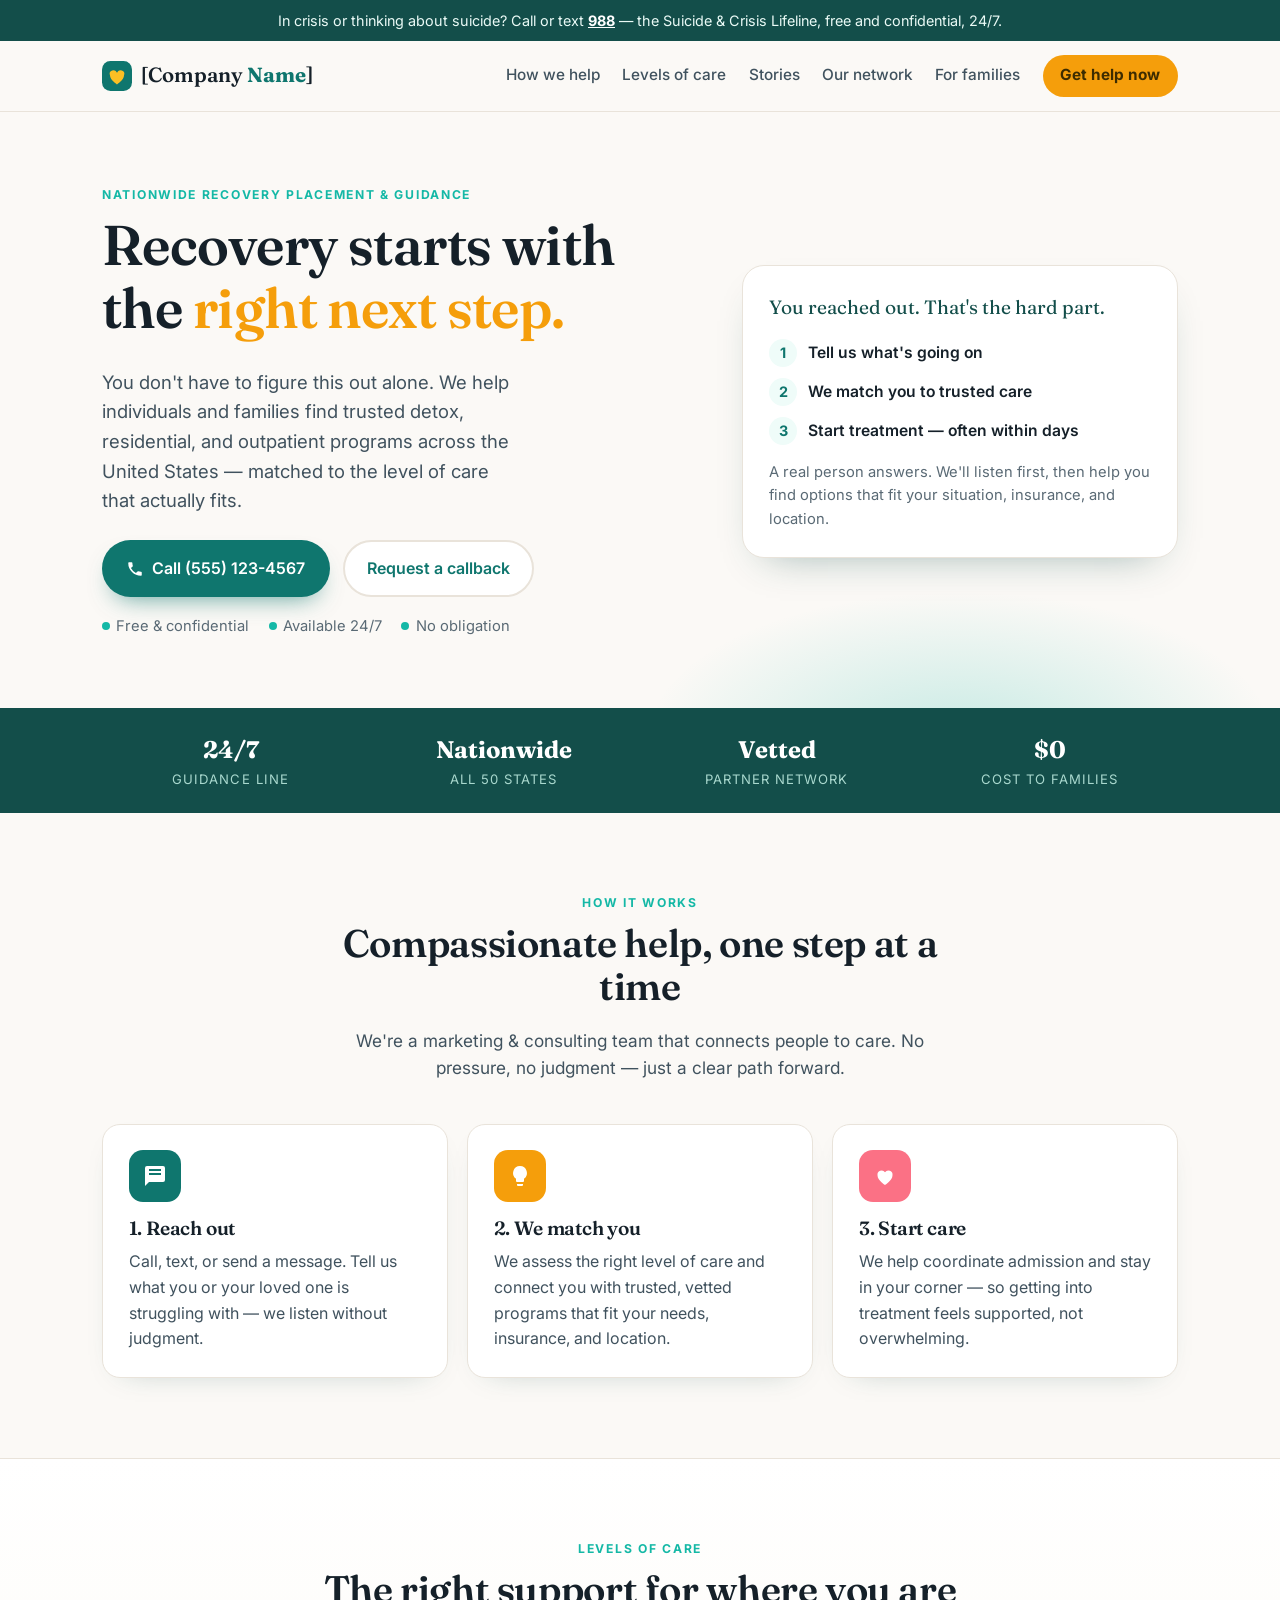
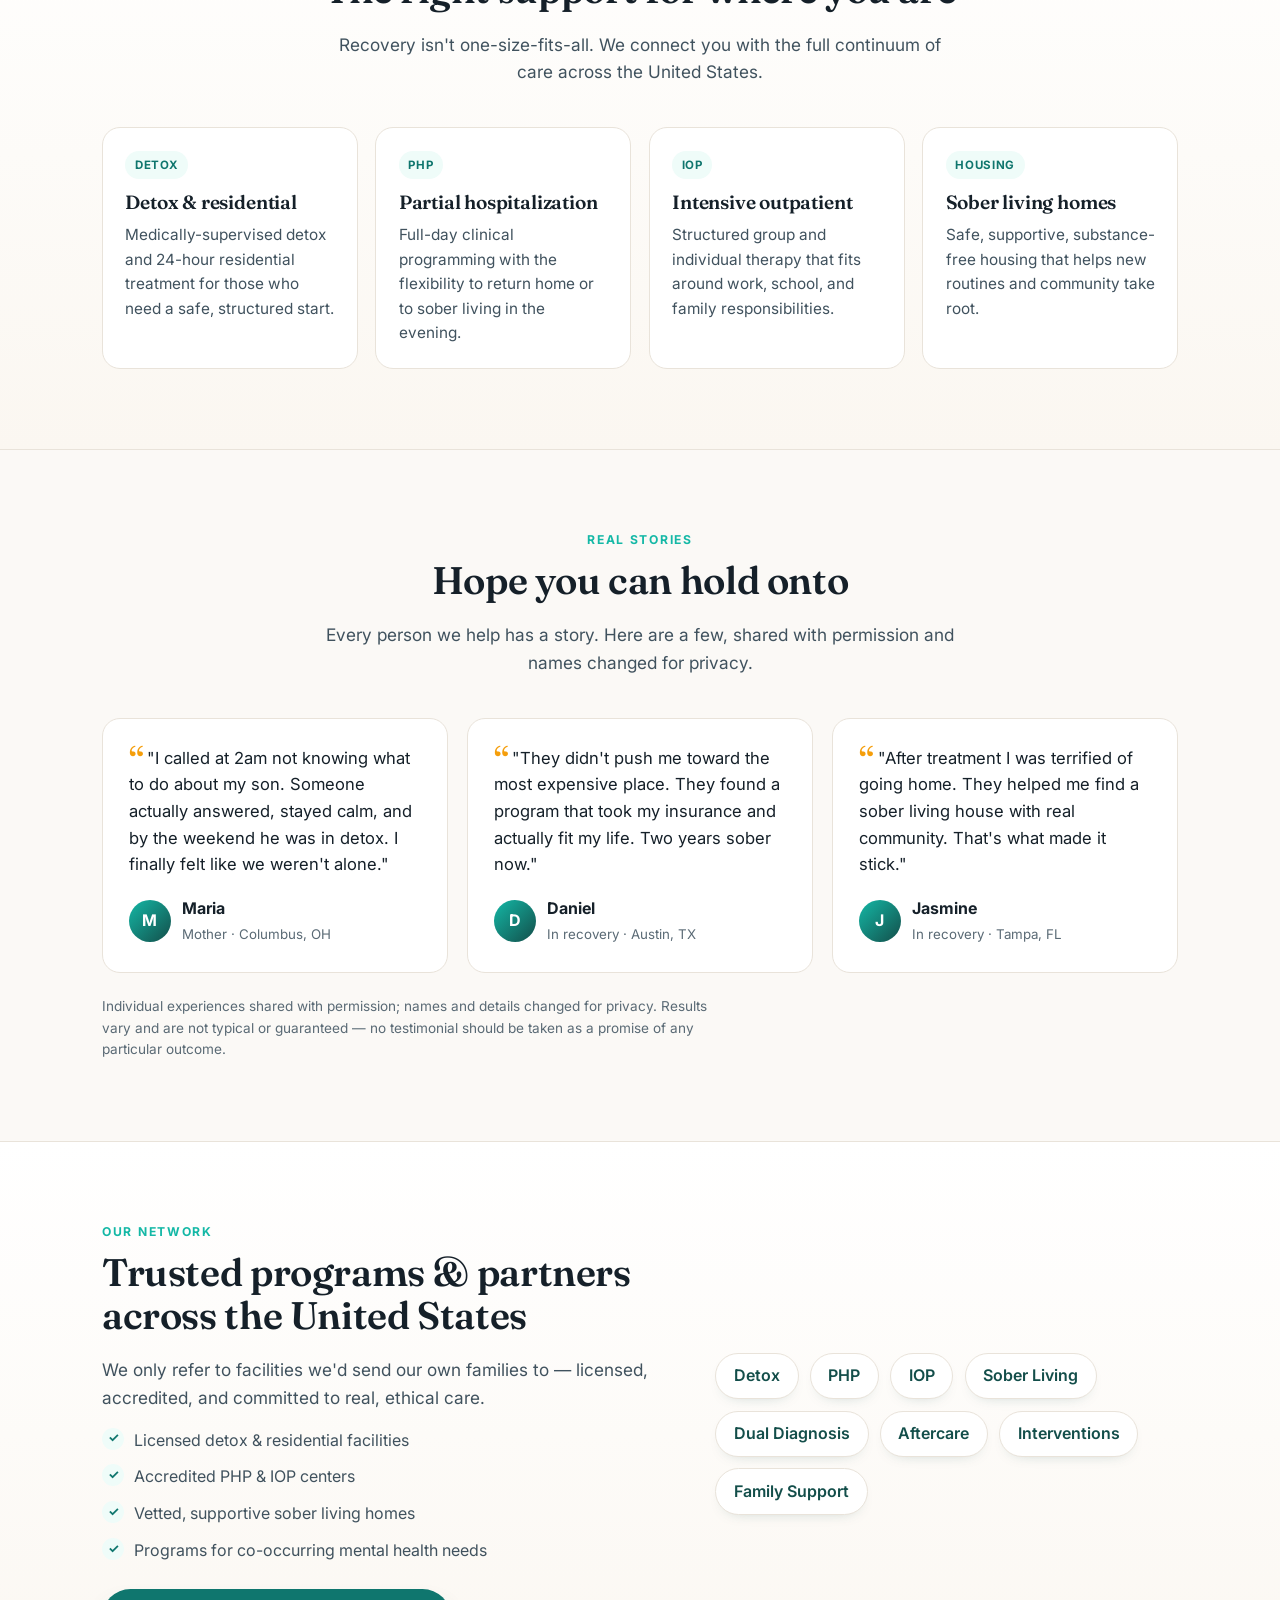
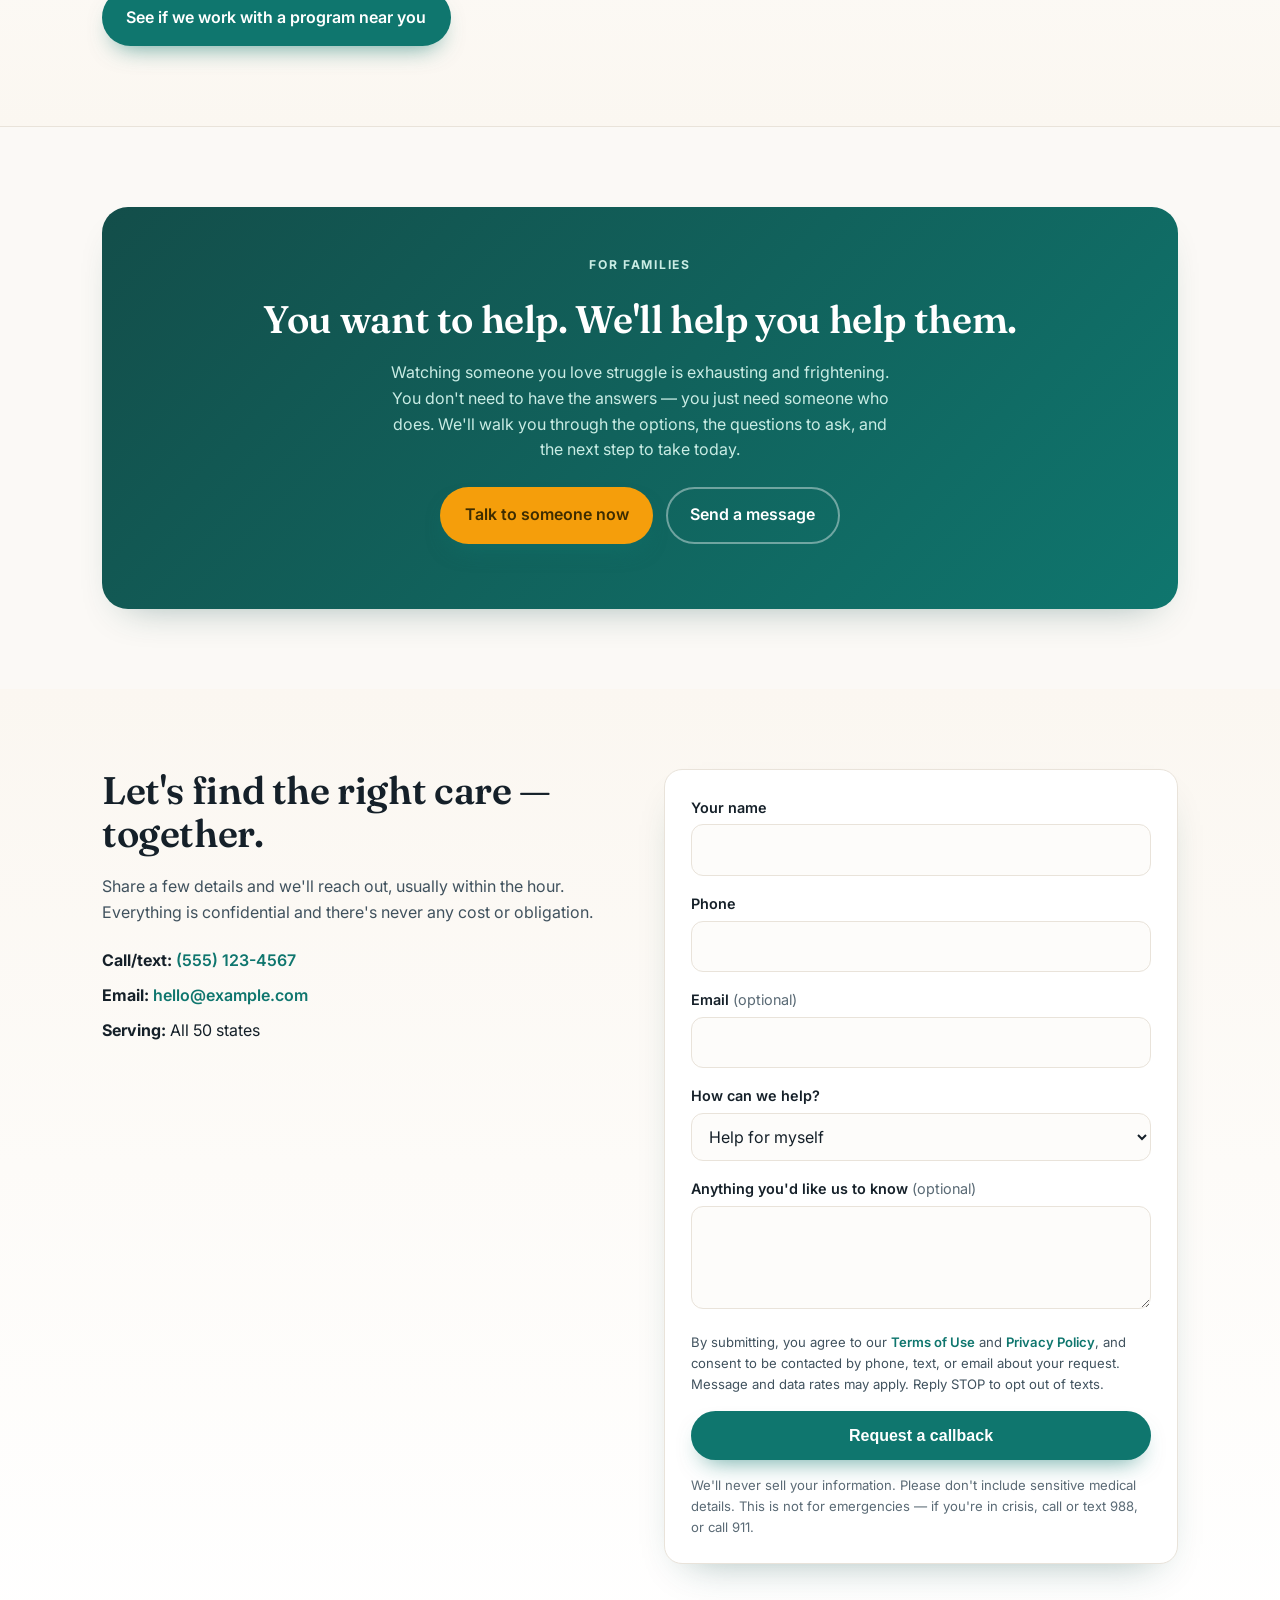
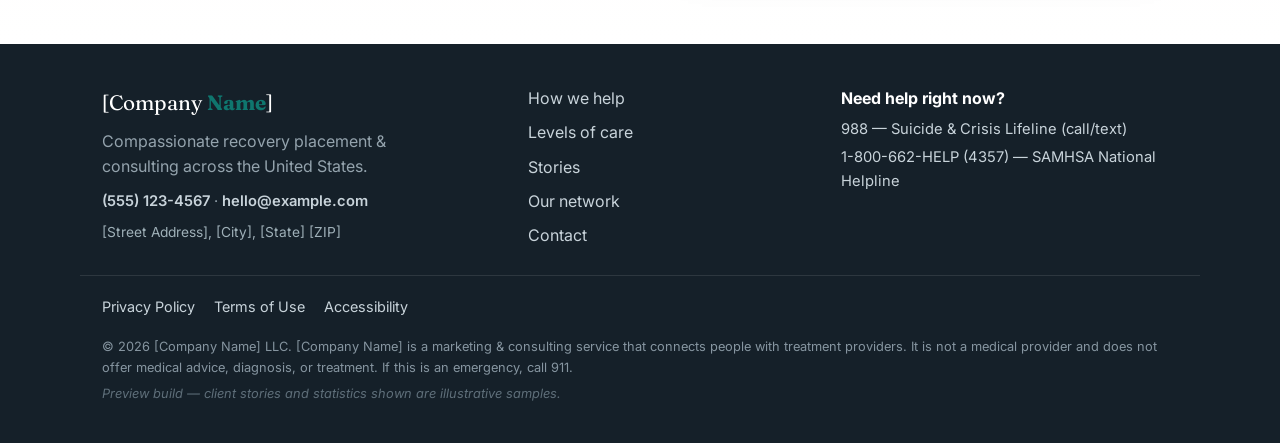
==== commit f5ecda50: "Switch marketing scope from California to nationwide (entire US) - All copy, meta, titles, OG/Twitte" ====
--- a/index.html
+++ b/index.html
@@ -3,13 +3,13 @@
 <head>
   <meta charset="utf-8" />
   <meta name="viewport" content="width=device-width, initial-scale=1" />
-  <title>[Company Name] — Find the right level of care across California</title>
-  <meta name="description" content="[Company Name] connects individuals and families with trusted detox, PHP, IOP, and sober living programs across California. Free, compassionate guidance — one call away." />
+  <title>[Company Name] — Find the right level of care across the United States</title>
+  <meta name="description" content="[Company Name] connects individuals and families with trusted detox, PHP, IOP, and sober living programs across the United States. Free, compassionate guidance — one call away." />
   <meta name="theme-color" content="#0f766e" />
 
   <!-- Open Graph -->
   <meta property="og:title" content="[Company Name] — Recovery starts with the right next step" />
-  <meta property="og:description" content="Compassionate guidance to trusted detox, PHP, IOP, and sober living programs across California." />
+  <meta property="og:description" content="Compassionate guidance to trusted detox, PHP, IOP, and sober living programs across the United States." />
   <meta property="og:type" content="website" />
   <meta property="og:url" content="https://williamparrish-michael.github.io/youcanrecover-poc/" />
   <meta property="og:image" content="https://williamparrish-michael.github.io/youcanrecover-poc/assets/img/og.jpg" />
@@ -17,7 +17,7 @@
   <meta property="og:image:height" content="630" />
   <meta name="twitter:card" content="summary_large_image" />
   <meta name="twitter:title" content="[Company Name] — Recovery starts with the right next step" />
-  <meta name="twitter:description" content="Compassionate guidance to trusted detox, PHP, IOP, and sober living programs across California." />
+  <meta name="twitter:description" content="Compassionate guidance to trusted detox, PHP, IOP, and sober living programs across the United States." />
   <meta name="twitter:image" content="https://williamparrish-michael.github.io/youcanrecover-poc/assets/img/og.jpg" />
   <link rel="canonical" href="https://williamparrish-michael.github.io/youcanrecover-poc/" />
 
@@ -46,8 +46,8 @@
         "url": "https://williamparrish-michael.github.io/youcanrecover-poc/",
         "email": "hello@example.com",
         "telephone": "+1-555-123-4567",
-        "description": "Marketing and consulting service that connects individuals and families with detox, PHP, IOP, and sober-living programs across California. Not a medical provider.",
-        "areaServed": "US-CA",
+        "description": "Marketing and consulting service that connects individuals and families with detox, PHP, IOP, and sober-living programs across the United States. Not a medical provider.",
+        "areaServed": "US",
         "address": {
           "@type": "PostalAddress",
           "streetAddress": "[Street Address]",
@@ -61,7 +61,7 @@
           "telephone": "+1-555-123-4567",
           "email": "hello@example.com",
           "contactType": "customer support",
-          "areaServed": "US-CA",
+          "areaServed": "US",
           "availableLanguage": "English"
         }
       }
@@ -106,9 +106,9 @@
     <section class="hero">
       <div class="wrap hero-grid">
         <div class="hero-copy">
-          <p class="eyebrow">California recovery placement &amp; guidance</p>
+          <p class="eyebrow">Nationwide recovery placement &amp; guidance</p>
           <h1>Recovery starts with the <span class="accent">right next step.</span></h1>
-          <p class="lead">You don't have to figure this out alone. We help individuals and families find trusted detox, residential, and outpatient programs across California — matched to the level of care that actually fits.</p>
+          <p class="lead">You don't have to figure this out alone. We help individuals and families find trusted detox, residential, and outpatient programs across the United States — matched to the level of care that actually fits.</p>
           <div class="hero-actions">
             <a class="btn btn-primary" href="tel:+15551234567">
               <svg viewBox="0 0 24 24" width="18" height="18" aria-hidden="true"><path fill="currentColor" d="M6.6 10.8a15.5 15.5 0 0 0 6.6 6.6l2.2-2.2a1 1 0 0 1 1-.24 11.4 11.4 0 0 0 3.6.57 1 1 0 0 1 1 1V20a1 1 0 0 1-1 1A17 17 0 0 1 3 4a1 1 0 0 1 1-1h3.5a1 1 0 0 1 1 1 11.4 11.4 0 0 0 .57 3.6 1 1 0 0 1-.25 1Z"/></svg>
@@ -142,7 +142,7 @@
     <section class="trust">
       <div class="wrap trust-grid">
         <div><strong>24/7</strong><span>Guidance line</span></div>
-        <div><strong>Statewide</strong><span>California coverage</span></div>
+        <div><strong>Nationwide</strong><span>All 50 states</span></div>
         <div><strong>Vetted</strong><span>Partner network</span></div>
         <div><strong>$0</strong><span>Cost to families</span></div>
       </div>
@@ -189,7 +189,7 @@
         <div class="section-head">
           <p class="eyebrow">Levels of care</p>
           <h2>The right support for where you are</h2>
-          <p class="section-sub">Recovery isn't one-size-fits-all. We connect you with the full continuum of care across California.</p>
+          <p class="section-sub">Recovery isn't one-size-fits-all. We connect you with the full continuum of care across the United States.</p>
         </div>
 
         <div class="care-grid">
@@ -229,15 +229,15 @@
         <div class="stories-grid">
           <figure class="story">
             <blockquote>"I called at 2am not knowing what to do about my son. Someone actually answered, stayed calm, and by the weekend he was in detox. I finally felt like we weren't alone."</blockquote>
-            <figcaption><span class="avatar" data-initial="M">M</span><span><strong>Maria</strong><small>Mother · Riverside, CA</small></span></figcaption>
+            <figcaption><span class="avatar" data-initial="M">M</span><span><strong>Maria</strong><small>Mother · Columbus, OH</small></span></figcaption>
           </figure>
           <figure class="story">
             <blockquote>"They didn't push me toward the most expensive place. They found a program that took my insurance and actually fit my life. Two years sober now."</blockquote>
-            <figcaption><span class="avatar" data-initial="D">D</span><span><strong>Daniel</strong><small>In recovery · Los Angeles, CA</small></span></figcaption>
+            <figcaption><span class="avatar" data-initial="D">D</span><span><strong>Daniel</strong><small>In recovery · Austin, TX</small></span></figcaption>
           </figure>
           <figure class="story">
             <blockquote>"After treatment I was terrified of going home. They helped me find a sober living house with real community. That's what made it stick."</blockquote>
-            <figcaption><span class="avatar" data-initial="J">J</span><span><strong>Jasmine</strong><small>In recovery · San Diego, CA</small></span></figcaption>
+            <figcaption><span class="avatar" data-initial="J">J</span><span><strong>Jasmine</strong><small>In recovery · Tampa, FL</small></span></figcaption>
           </figure>
         </div>
         <p class="section-note">Individual experiences shared with permission; names and details changed for privacy. Results vary and are not typical or guaranteed — no testimonial should be taken as a promise of any particular outcome.</p>
@@ -249,7 +249,7 @@
       <div class="wrap partners-grid">
         <div>
           <p class="eyebrow">Our network</p>
-          <h2>Trusted programs &amp; partners across California</h2>
+          <h2>Trusted programs &amp; partners across the United States</h2>
           <p class="section-sub">We only refer to facilities we'd send our own families to — licensed, accredited, and committed to real, ethical care.</p>
           <ul class="check-list">
             <li>Licensed detox &amp; residential facilities</li>
@@ -290,7 +290,7 @@
           <ul class="contact-list">
             <li><strong>Call/text:</strong> <a href="tel:+15551234567">(555) 123-4567</a></li>
             <li><strong>Email:</strong> <a href="mailto:hello@example.com">hello@example.com</a></li>
-            <li><strong>Serving:</strong> All of California</li>
+            <li><strong>Serving:</strong> All 50 states</li>
           </ul>
         </div>
 
@@ -340,7 +340,7 @@
     <div class="wrap footer-inner">
       <div class="footer-brand">
         <span class="brand-text">[Company <strong>Name</strong>]</span>
-        <p>Compassionate recovery placement &amp; consulting across California.</p>
+        <p>Compassionate recovery placement &amp; consulting across the United States.</p>
         <p class="footer-contact">
           <a href="tel:+15551234567">(555) 123-4567</a> · <a href="mailto:hello@example.com">hello@example.com</a>
         </p>
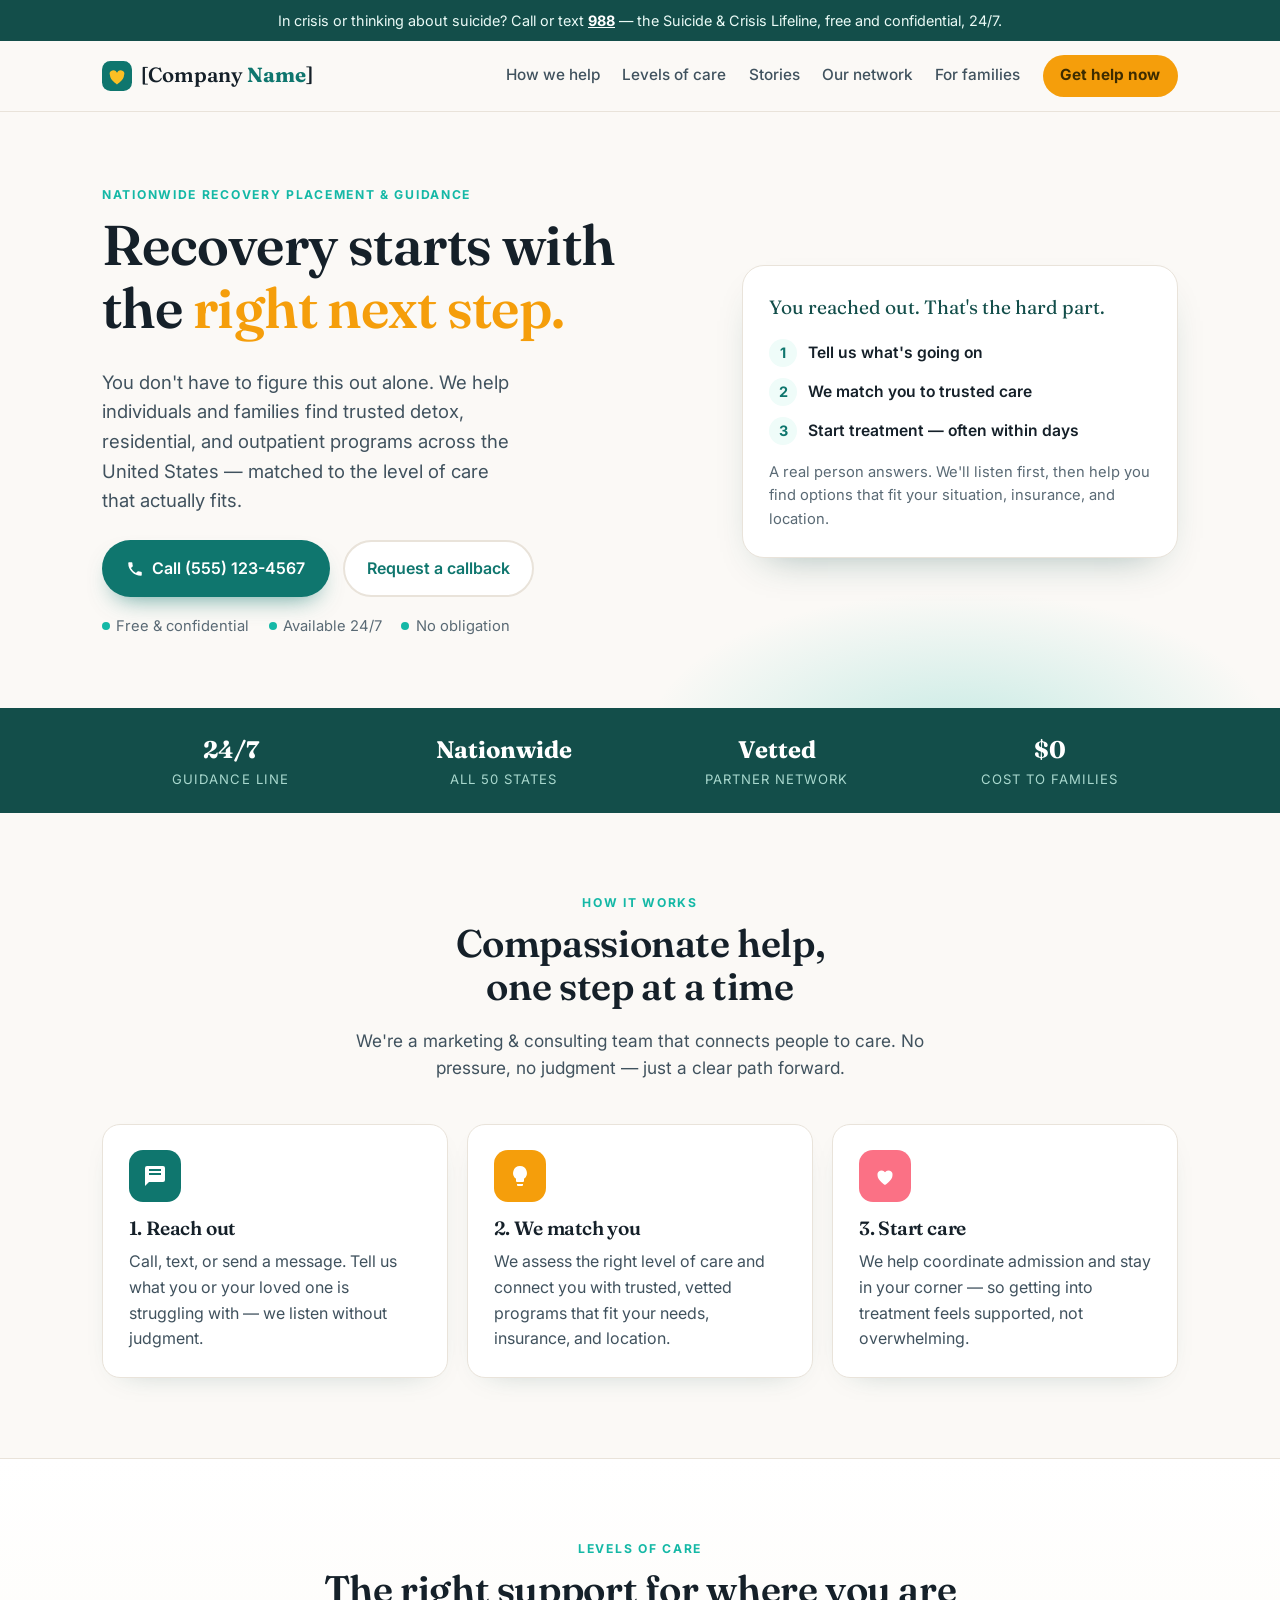
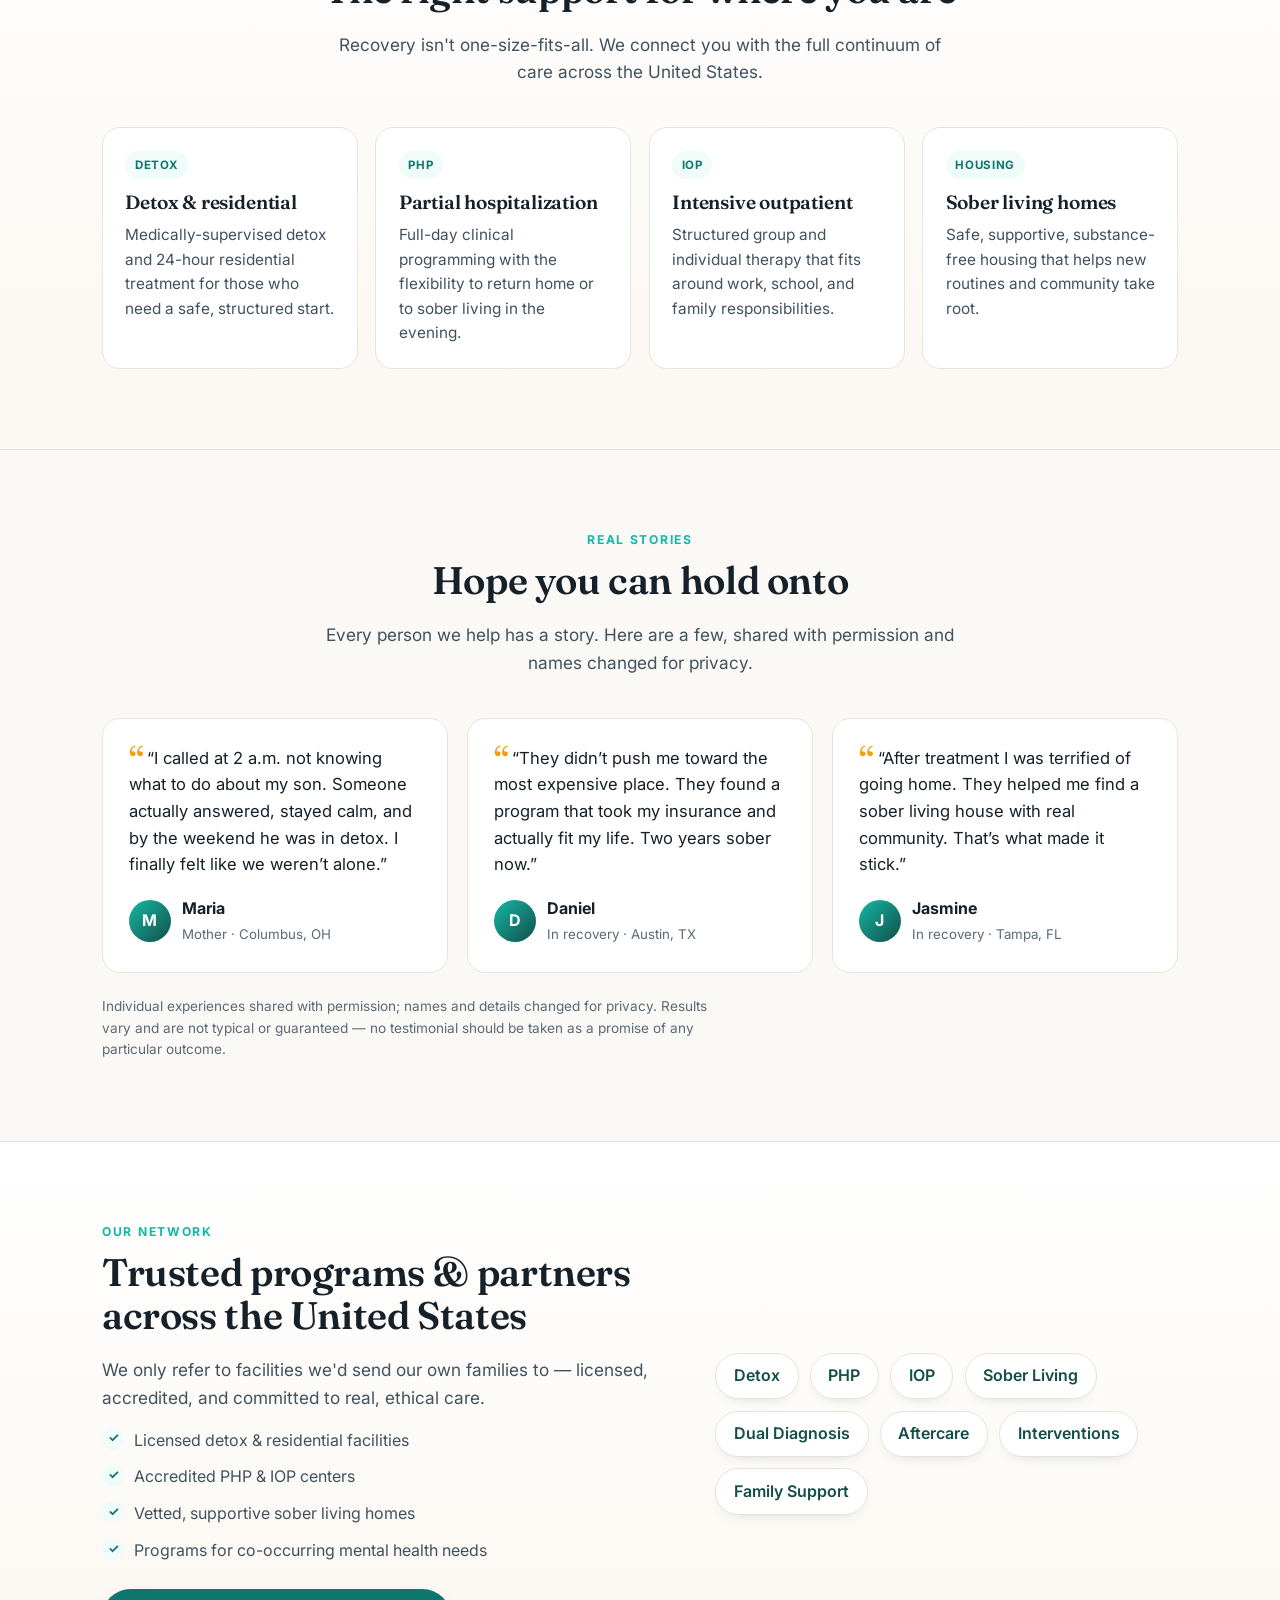
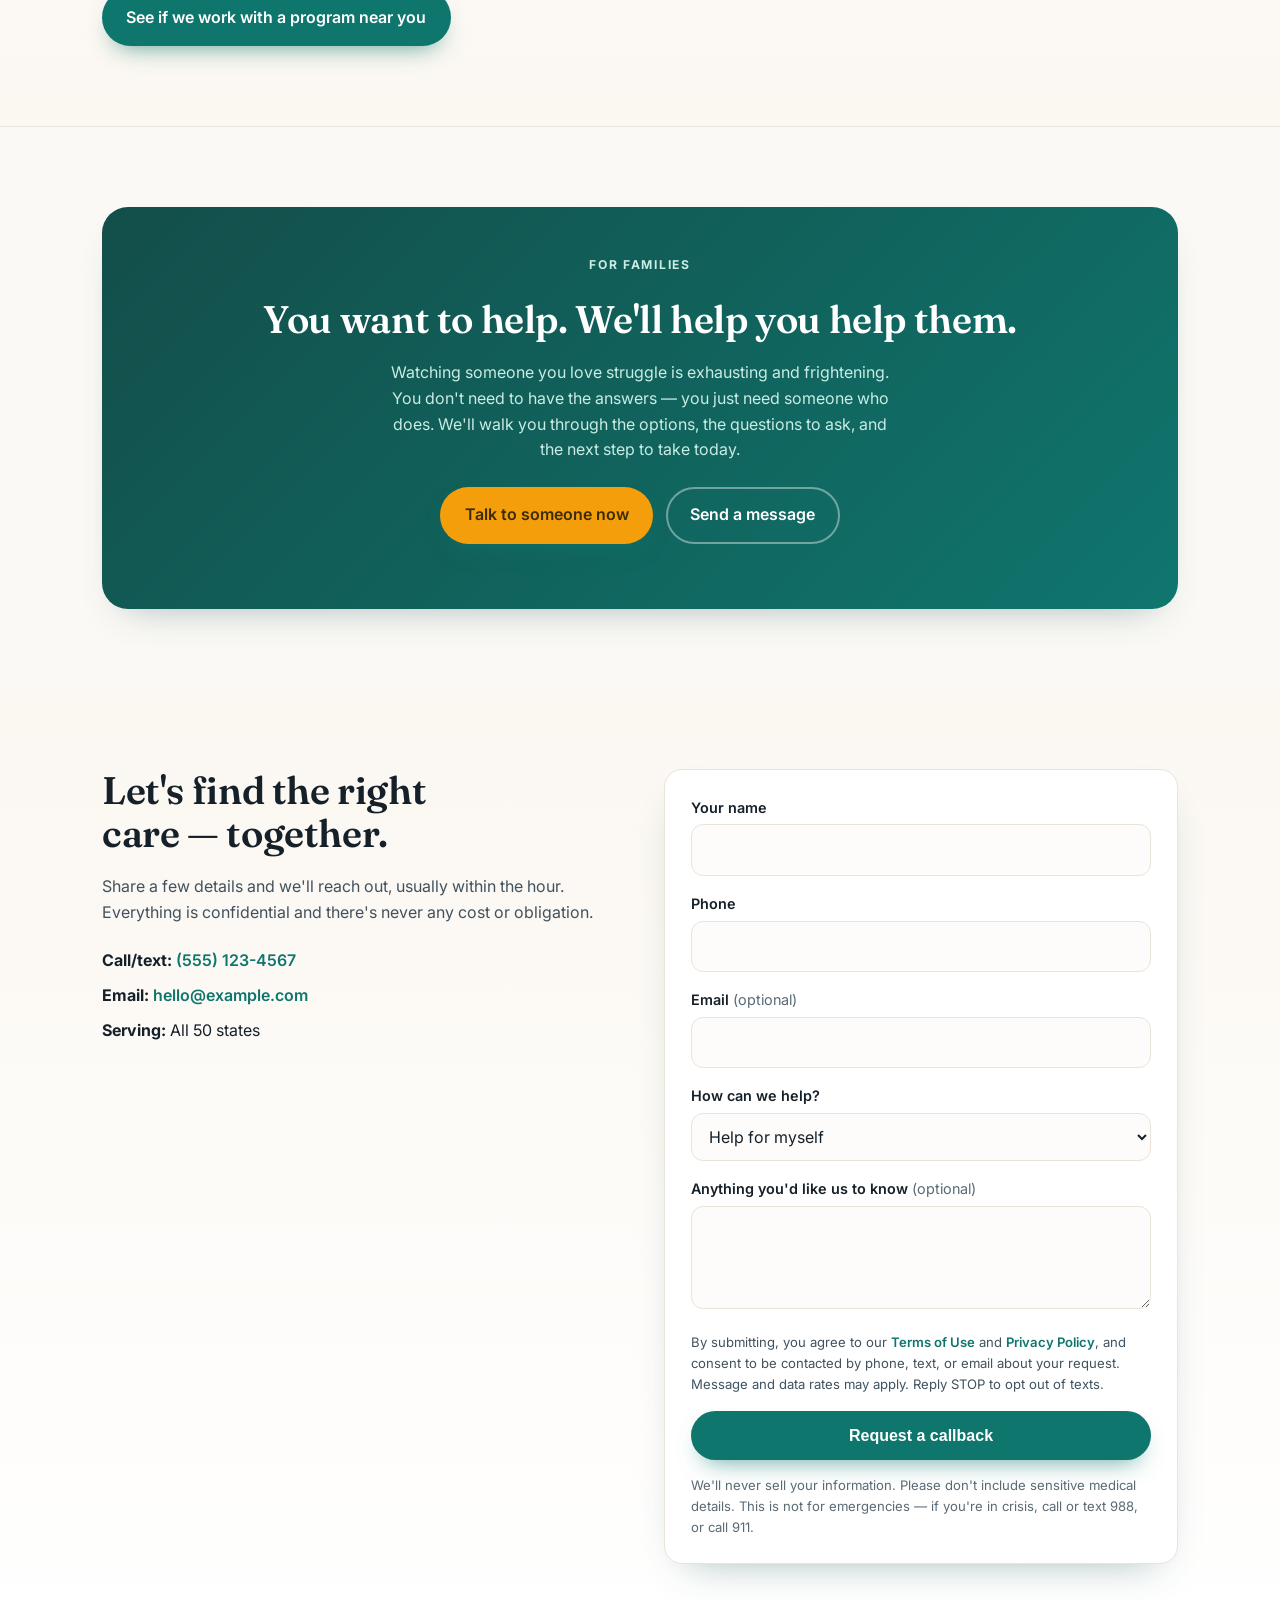
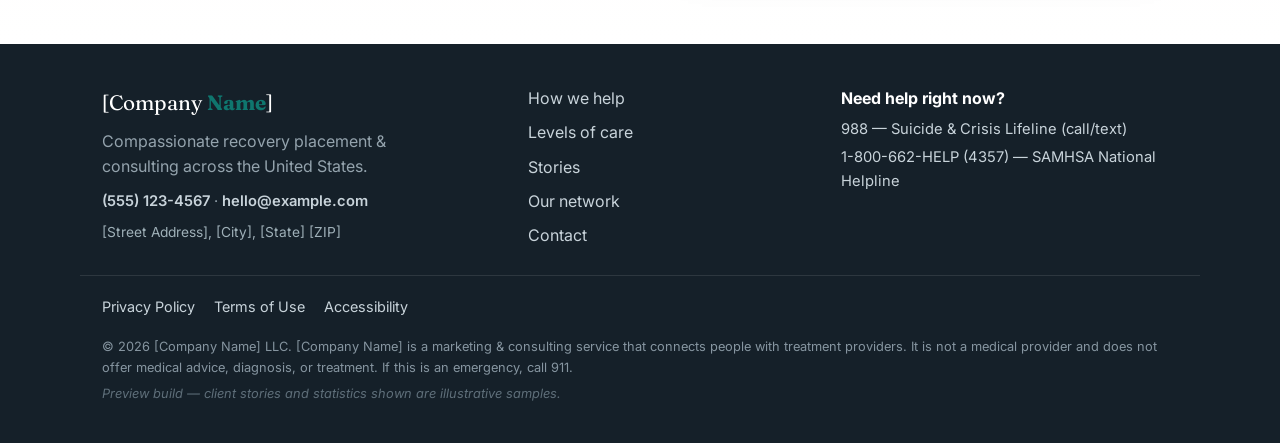
==== commit 046eba35: "Polish: web-design-guidelines pass — curly quotes, focus-visible, reduced-motion, spellcheck, text-w" ====
--- a/index.html
+++ b/index.html
@@ -228,15 +228,15 @@
 
         <div class="stories-grid">
           <figure class="story">
-            <blockquote>"I called at 2am not knowing what to do about my son. Someone actually answered, stayed calm, and by the weekend he was in detox. I finally felt like we weren't alone."</blockquote>
+            <blockquote>“I called at 2&nbsp;a.m. not knowing what to do about my son. Someone actually answered, stayed calm, and by the weekend he was in detox. I finally felt like we weren’t alone.”</blockquote>
             <figcaption><span class="avatar" data-initial="M">M</span><span><strong>Maria</strong><small>Mother · Columbus, OH</small></span></figcaption>
           </figure>
           <figure class="story">
-            <blockquote>"They didn't push me toward the most expensive place. They found a program that took my insurance and actually fit my life. Two years sober now."</blockquote>
+            <blockquote>“They didn’t push me toward the most expensive place. They found a program that took my insurance and actually fit my life. Two years sober now.”</blockquote>
             <figcaption><span class="avatar" data-initial="D">D</span><span><strong>Daniel</strong><small>In recovery · Austin, TX</small></span></figcaption>
           </figure>
           <figure class="story">
-            <blockquote>"After treatment I was terrified of going home. They helped me find a sober living house with real community. That's what made it stick."</blockquote>
+            <blockquote>“After treatment I was terrified of going home. They helped me find a sober living house with real community. That’s what made it stick.”</blockquote>
             <figcaption><span class="avatar" data-initial="J">J</span><span><strong>Jasmine</strong><small>In recovery · Tampa, FL</small></span></figcaption>
           </figure>
         </div>
@@ -314,7 +314,7 @@
           </div>
           <div class="field">
             <label for="email">Email <span class="opt">(optional)</span></label>
-            <input id="email" name="email" type="email" autocomplete="email" />
+            <input id="email" name="email" type="email" autocomplete="email" spellcheck="false" />
           </div>
           <div class="field">
             <label for="help">How can we help?</label>
--- a/assets/css/styles.css
+++ b/assets/css/styles.css
@@ -17,9 +17,9 @@
 body {
   margin:0; font-family:"Inter",system-ui,-apple-system,Segoe UI,Roboto,sans-serif;
   color:var(--ink); background:var(--cream); line-height:1.6;
-  -webkit-font-smoothing:antialiased;
-}
-h1,h2,h3 { font-family:"Fraunces","Georgia",serif; line-height:1.12; margin:0 0 .5em; font-weight:600; letter-spacing:-.01em; }
+  -webkit-font-smoothing:antialiased; color-scheme:light;
+}
+h1,h2,h3 { font-family:"Fraunces","Georgia",serif; line-height:1.12; margin:0 0 .5em; font-weight:600; letter-spacing:-.01em; text-wrap:balance; }
 h1 { font-size:clamp(2.1rem,5.2vw,3.5rem); }
 h2 { font-size:clamp(1.6rem,3.6vw,2.4rem); }
 h3 { font-size:1.2rem; }
@@ -35,8 +35,11 @@
 /* Buttons */
 .btn { display:inline-flex; align-items:center; gap:.5rem; font-weight:600; font-size:1rem;
   padding:.85rem 1.4rem; border-radius:999px; border:2px solid transparent; cursor:pointer;
-  transition:transform .15s ease, box-shadow .15s ease, background .15s ease; white-space:nowrap; }
+  transition:transform .15s ease, box-shadow .15s ease, background .15s ease; white-space:nowrap;
+  touch-action:manipulation; }
 .btn:hover { transform:translateY(-2px); }
+.btn:focus-visible, .nav a:focus-visible, .footer-links a:focus-visible, .footer-contact a:focus-visible {
+  outline:3px solid var(--teal-600); outline-offset:2px; border-radius:6px; }
 .btn-primary { background:var(--teal-700); color:#fff; box-shadow:0 12px 24px -12px rgba(15,118,110,.7); }
 .btn-primary:hover { background:var(--teal-900); }
 .btn-ghost { background:#fff; color:var(--teal-700); border-color:var(--line); }
@@ -216,6 +219,11 @@
   .js .reveal { opacity:0; transform:translateY(16px); transition:opacity .6s ease, transform .6s ease; }
   .js .reveal.in { opacity:1; transform:none; }
 }
+@media (prefers-reduced-motion:reduce) {
+  *, *::before, *::after { animation-duration:.001ms !important; animation-iteration-count:1 !important;
+    transition-duration:.001ms !important; scroll-behavior:auto !important; }
+  .btn:hover, .care:hover { transform:none; }
+}
 
 /* Responsive */
 @media (max-width:900px) {
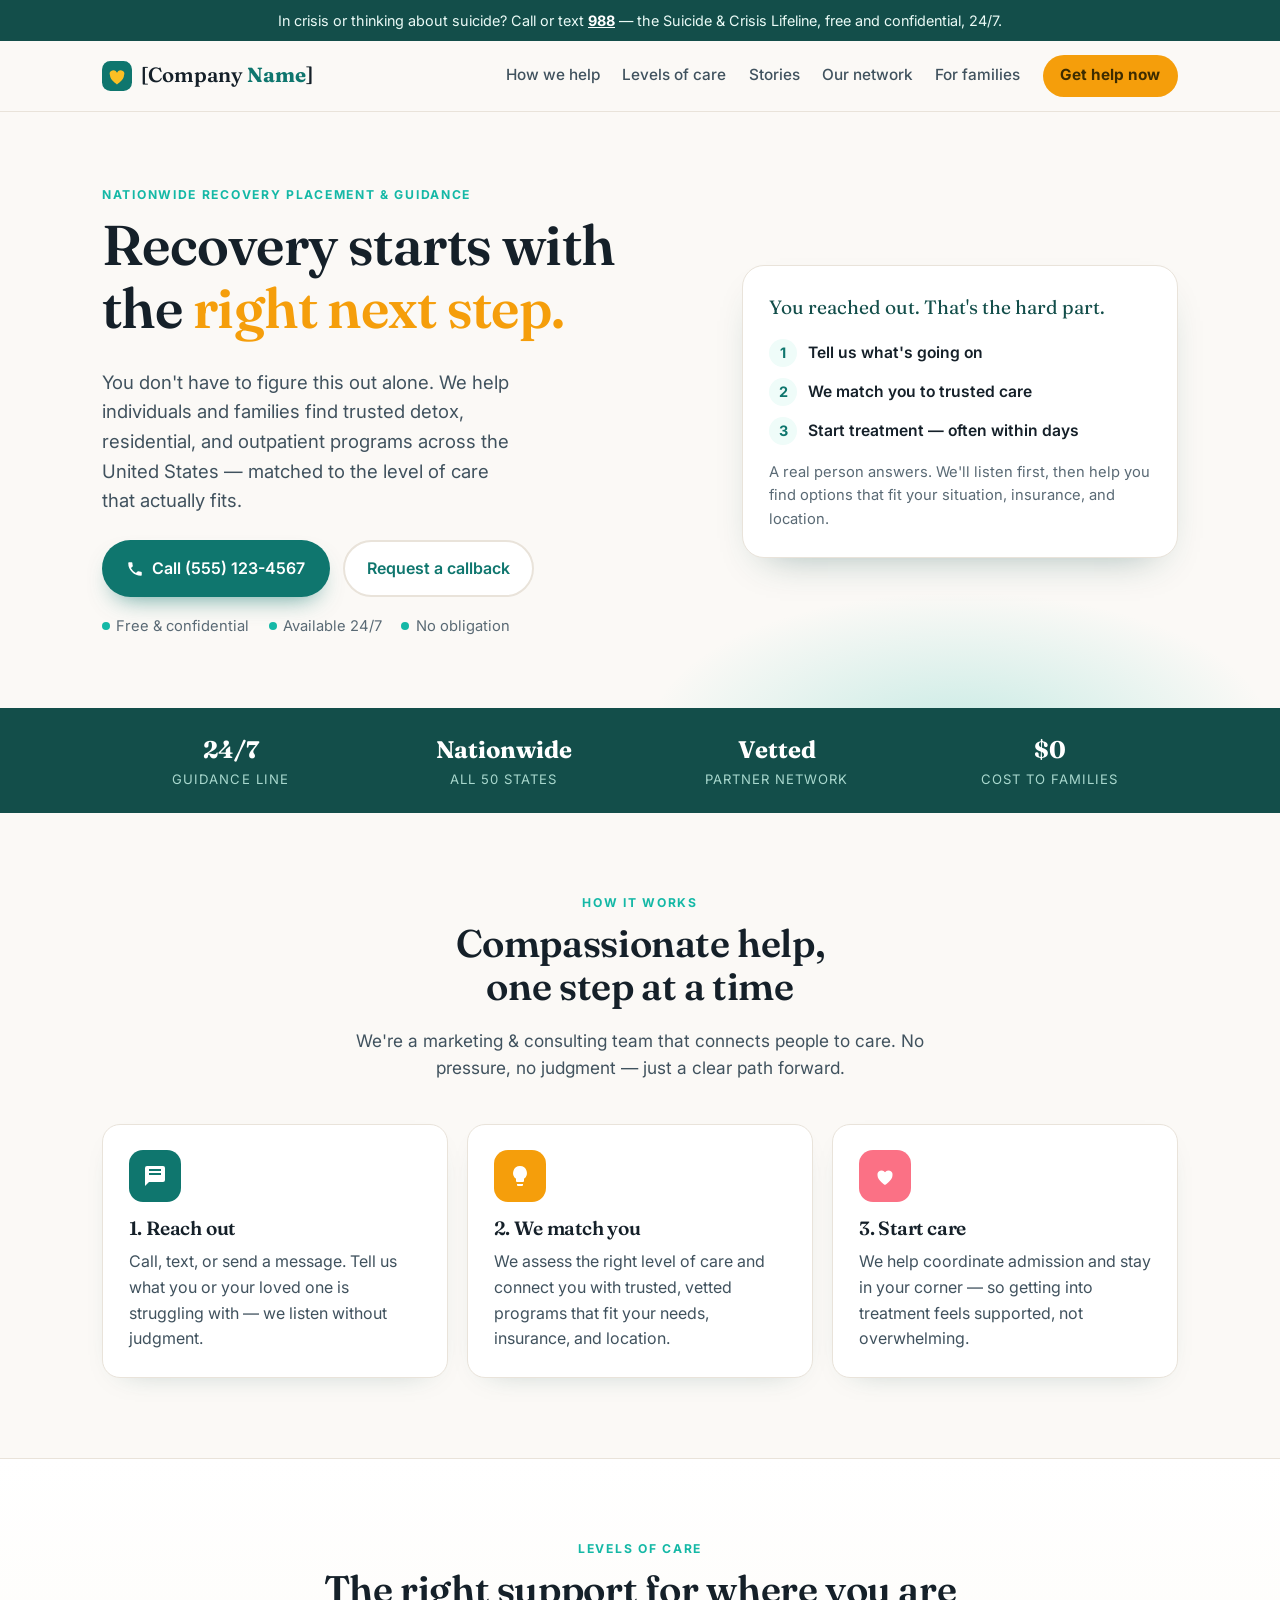
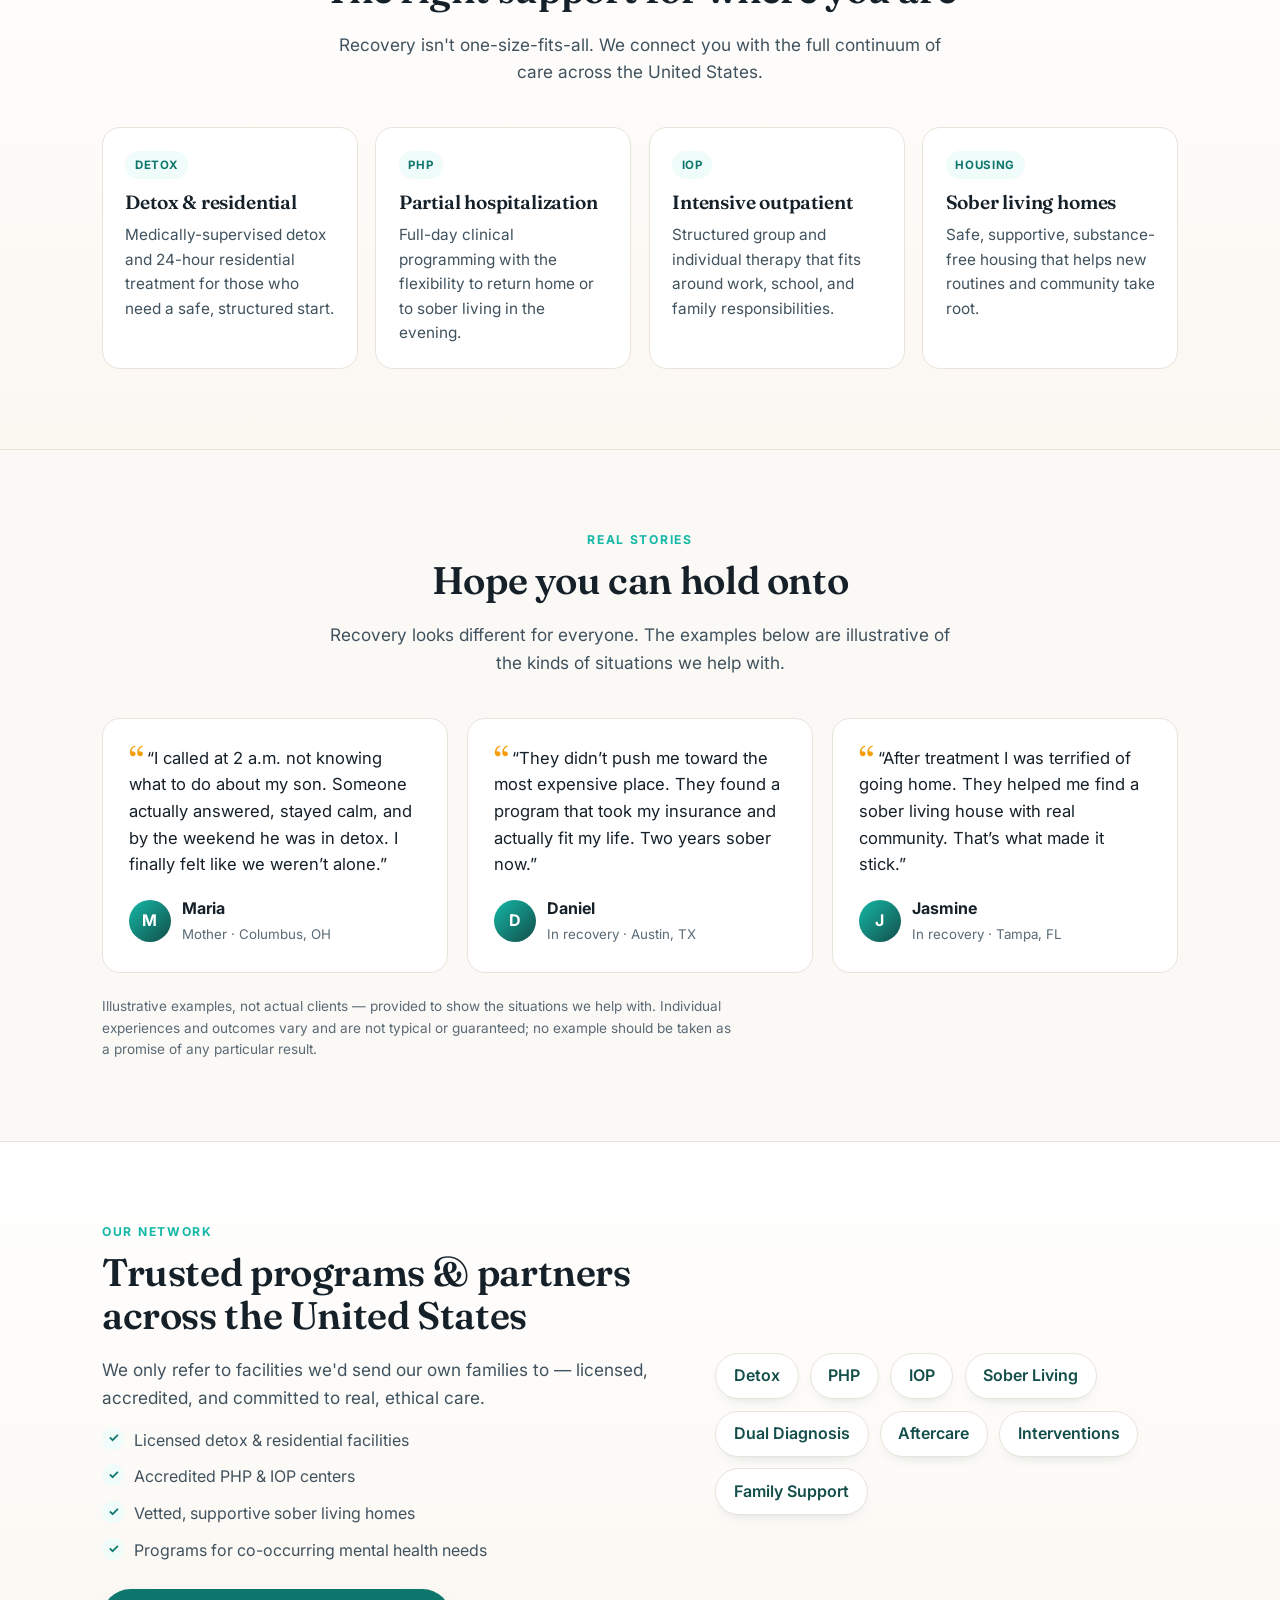
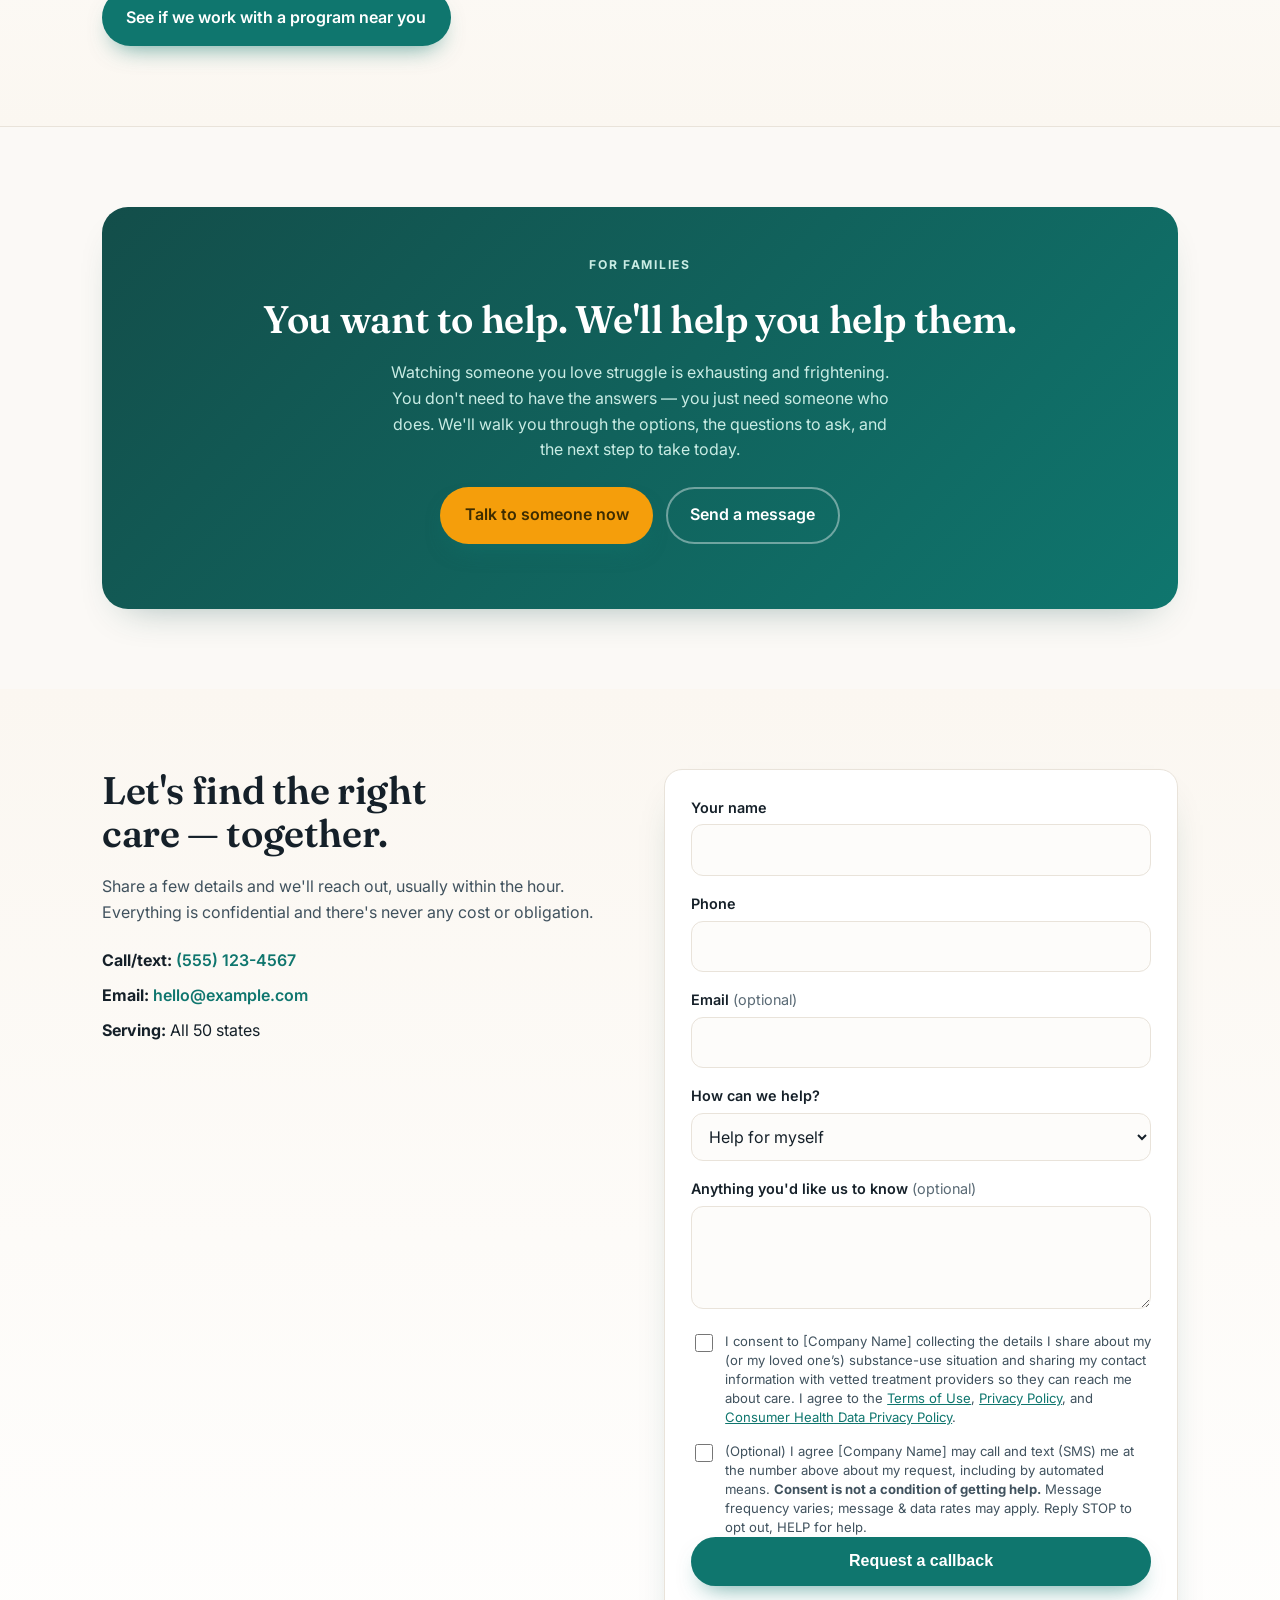
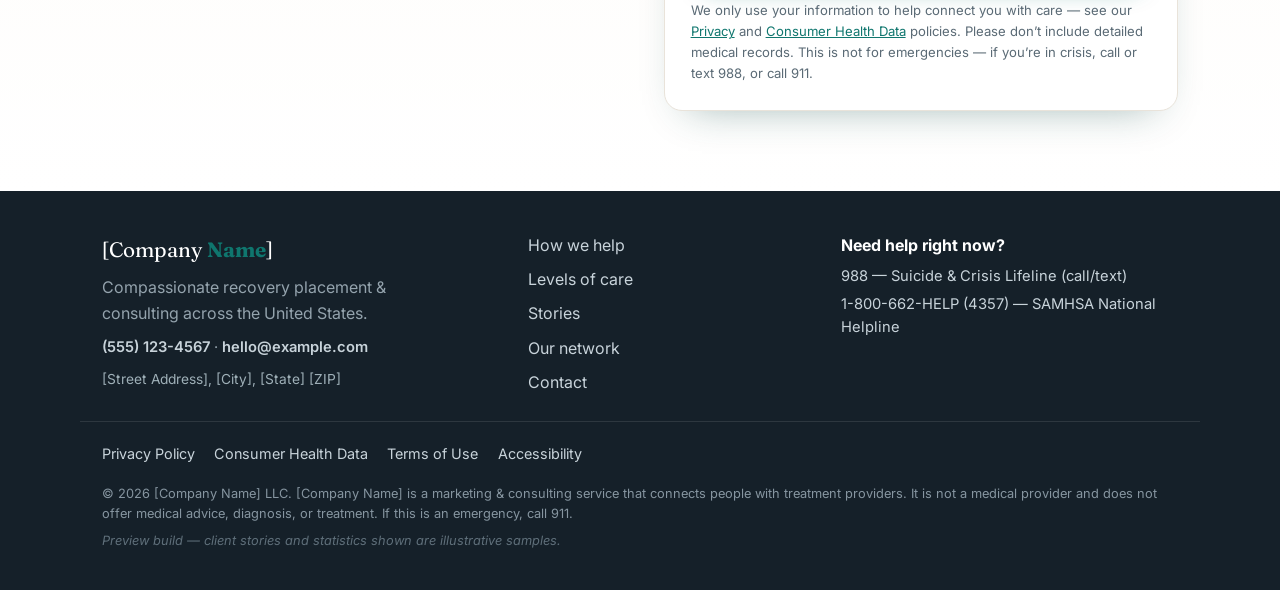
==== commit 1516bfc2: "Compliance: consumer health data policy + reworked form consent (WA MHMDA / TCPA) - Add health-priva" ====
--- a/index.html
+++ b/index.html
@@ -223,7 +223,7 @@
         <div class="section-head">
           <p class="eyebrow">Real stories</p>
           <h2>Hope you can hold onto</h2>
-          <p class="section-sub">Every person we help has a story. Here are a few, shared with permission and names changed for privacy.</p>
+          <p class="section-sub">Recovery looks different for everyone. The examples below are illustrative of the kinds of situations we help with.</p>
         </div>
 
         <div class="stories-grid">
@@ -240,7 +240,7 @@
             <figcaption><span class="avatar" data-initial="J">J</span><span><strong>Jasmine</strong><small>In recovery · Tampa, FL</small></span></figcaption>
           </figure>
         </div>
-        <p class="section-note">Individual experiences shared with permission; names and details changed for privacy. Results vary and are not typical or guaranteed — no testimonial should be taken as a promise of any particular outcome.</p>
+        <p class="section-note">Illustrative examples, not actual clients — provided to show the situations we help with. Individual experiences and outcomes vary and are not typical or guaranteed; no example should be taken as a promise of any particular result.</p>
       </div>
     </section>
 
@@ -328,9 +328,16 @@
             <label for="message">Anything you'd like us to know <span class="opt">(optional)</span></label>
             <textarea id="message" name="message" rows="3"></textarea>
           </div>
-          <p class="form-consent">By submitting, you agree to our <a href="terms.html">Terms of Use</a> and <a href="privacy.html">Privacy Policy</a>, and consent to be contacted by phone, text, or email about your request. Message and data rates may apply. Reply STOP to opt out of texts.</p>
+          <div class="consent-check">
+            <input type="checkbox" id="consent_service" name="consent_service" value="yes" required />
+            <label for="consent_service">I consent to [Company&nbsp;Name] collecting the details I share about my (or my loved one’s) substance-use situation and sharing my contact information with vetted treatment providers so they can reach me about care. I agree to the <a href="terms.html">Terms of Use</a>, <a href="privacy.html">Privacy Policy</a>, and <a href="health-privacy.html">Consumer Health Data Privacy Policy</a>.</label>
+          </div>
+          <div class="consent-check">
+            <input type="checkbox" id="consent_sms" name="consent_sms" value="yes" />
+            <label for="consent_sms"><span class="opt">(Optional)</span> I agree [Company&nbsp;Name] may call and text&nbsp;(SMS) me at the number above about my request, including by automated means. <strong>Consent is not a condition of getting help.</strong> Message frequency varies; message &amp; data rates may apply. Reply STOP to opt out, HELP for help.</label>
+          </div>
           <button class="btn btn-primary btn-block" type="submit">Request a callback</button>
-          <p class="form-note">We'll never sell your information. Please don't include sensitive medical details. This is not for emergencies — if you're in crisis, call or text 988, or call 911.</p>
+          <p class="form-note">We only use your information to help connect you with care — see our <a href="privacy.html">Privacy</a> and <a href="health-privacy.html">Consumer Health Data</a> policies. Please don’t include detailed medical records. This is not for emergencies — if you’re in crisis, call or text 988, or call 911.</p>
         </form>
       </div>
     </section>
@@ -361,6 +368,7 @@
     </div>
     <div class="wrap footer-legal">
       <a href="privacy.html">Privacy Policy</a>
+      <a href="health-privacy.html">Consumer Health Data</a>
       <a href="terms.html">Terms of Use</a>
       <a href="accessibility.html">Accessibility</a>
     </div>
--- a/assets/css/styles.css
+++ b/assets/css/styles.css
@@ -160,6 +160,12 @@
 .field input:focus, .field select:focus, .field textarea:focus { outline:2px solid var(--teal-600); outline-offset:1px; border-color:var(--teal-600); }
 .section-note { font-size:.85rem; color:var(--muted); margin:1.4rem 0 0; max-width:70ch; }
 .form-note { font-size:.82rem; color:var(--muted); margin:.9rem 0 0; }
+.form-note a { color:var(--teal-700); text-decoration:underline; }
+.consent-check { display:flex; gap:.6rem; align-items:flex-start; margin:.9rem 0 0; }
+.consent-check input[type=checkbox] { width:18px; height:18px; margin-top:.12rem; flex:none; accent-color:var(--teal-700); cursor:pointer; }
+.consent-check label { font-size:.82rem; color:var(--ink-soft); line-height:1.45; }
+.consent-check a { color:var(--teal-700); text-decoration:underline; }
+.consent-check input:focus-visible { outline:2px solid var(--teal-600); outline-offset:2px; }
 .form-note.ok { color:var(--teal-700); font-weight:600; }
 /* Honeypot: hidden from people, still submitted by naive bots */
 .cform-honey { position:absolute !important; left:-9999px !important; width:1px; height:1px; opacity:0; }
